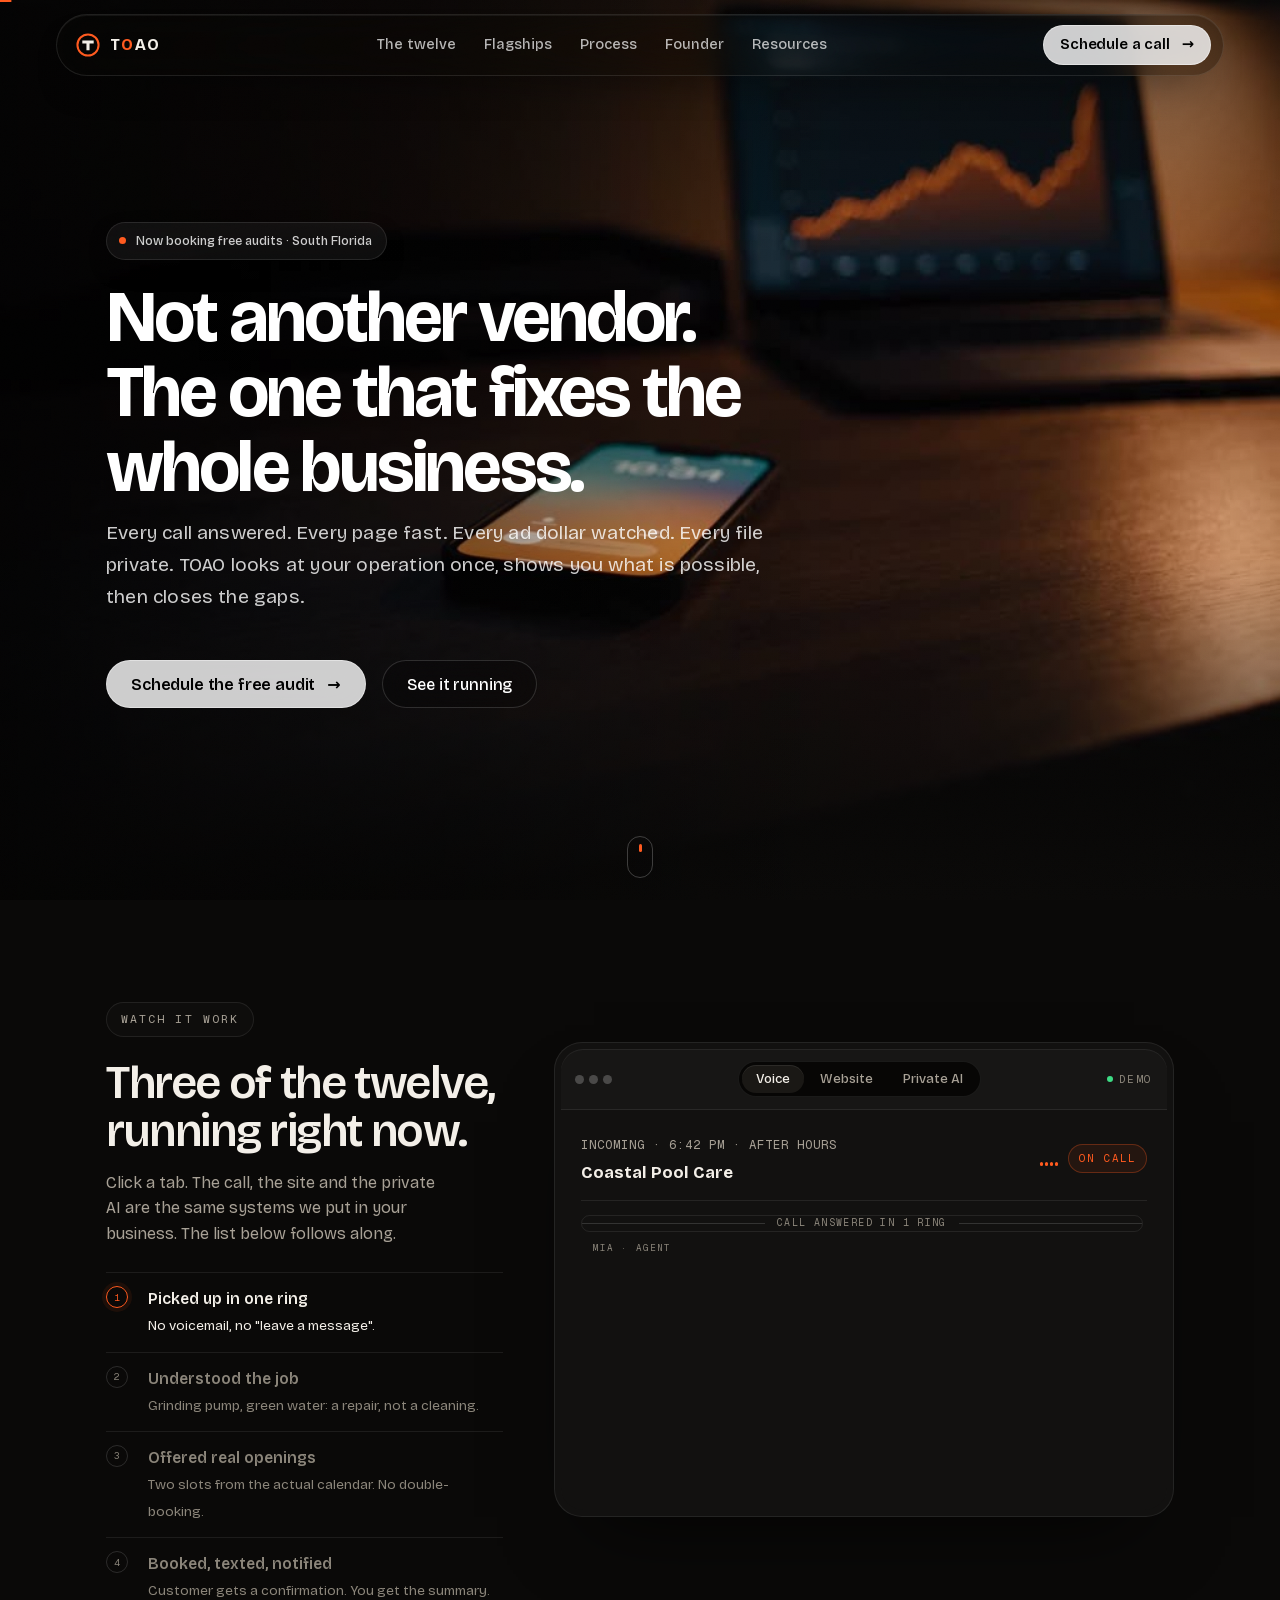
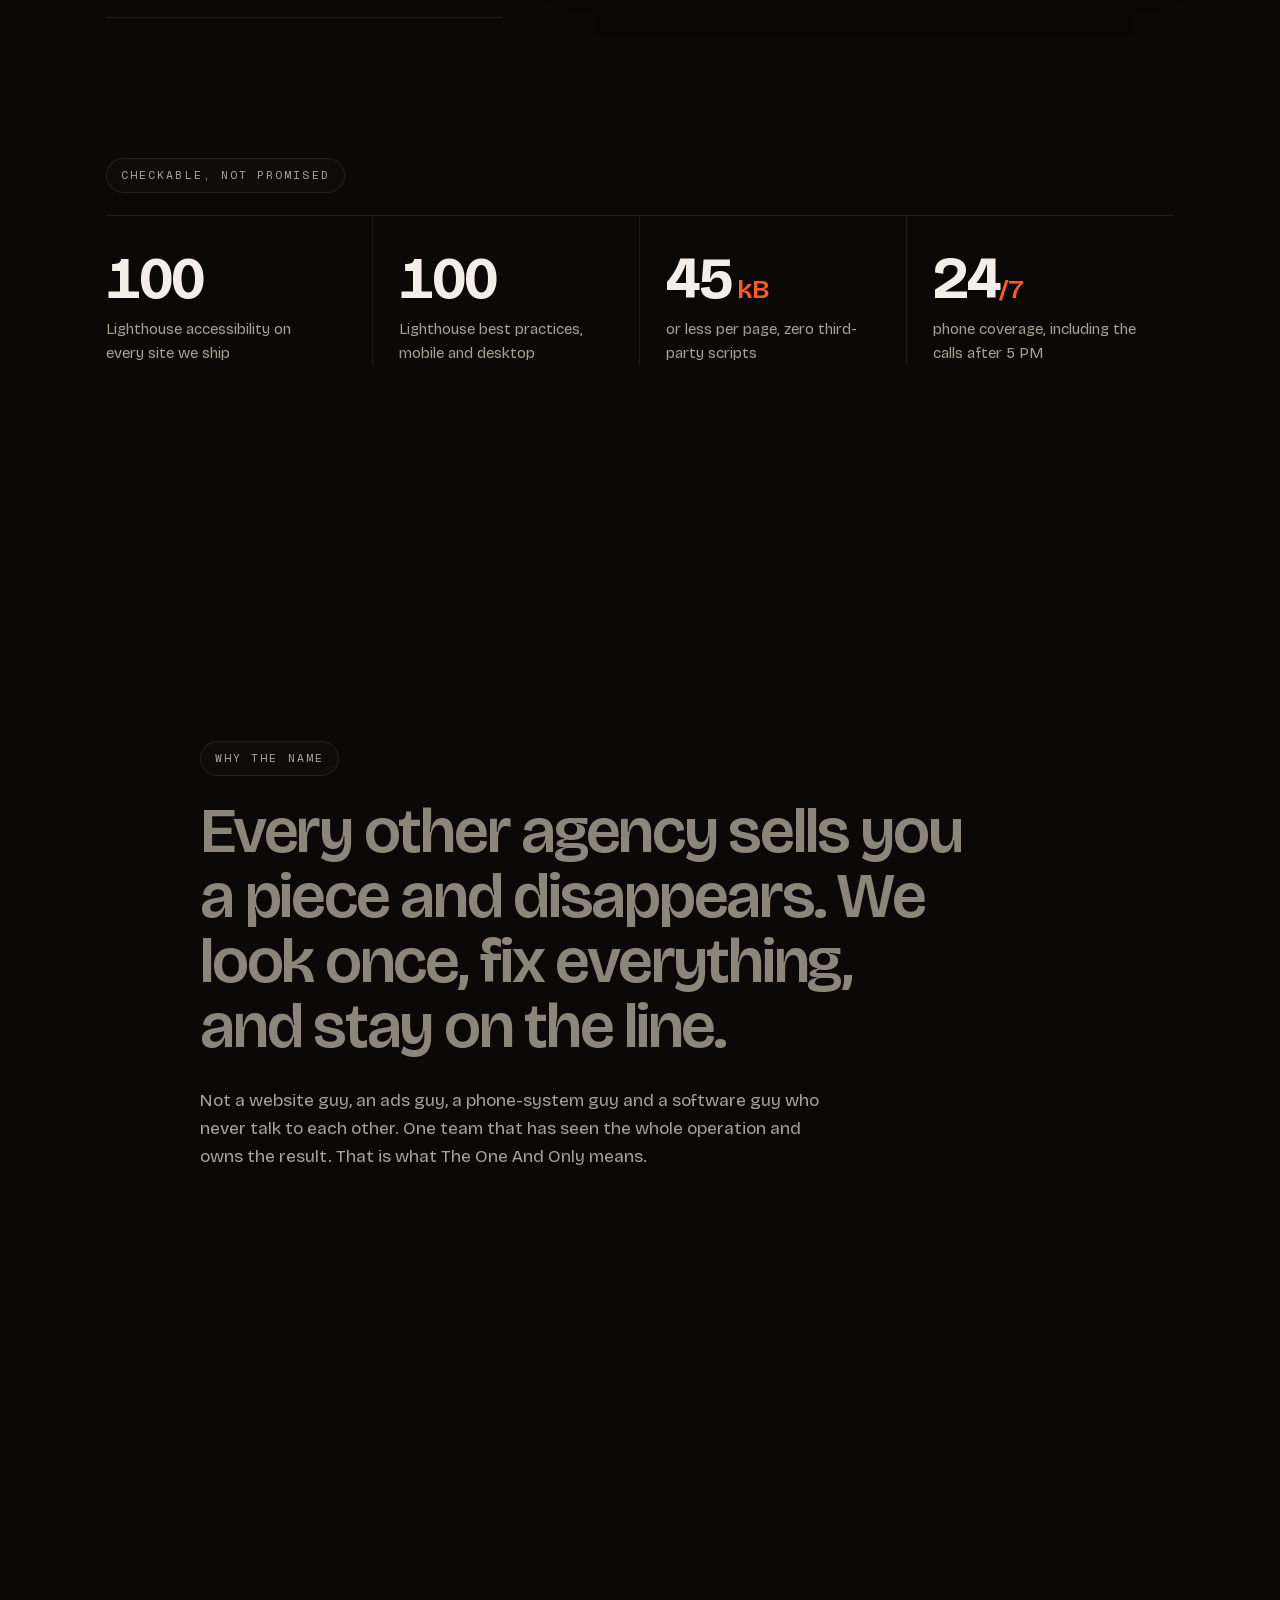
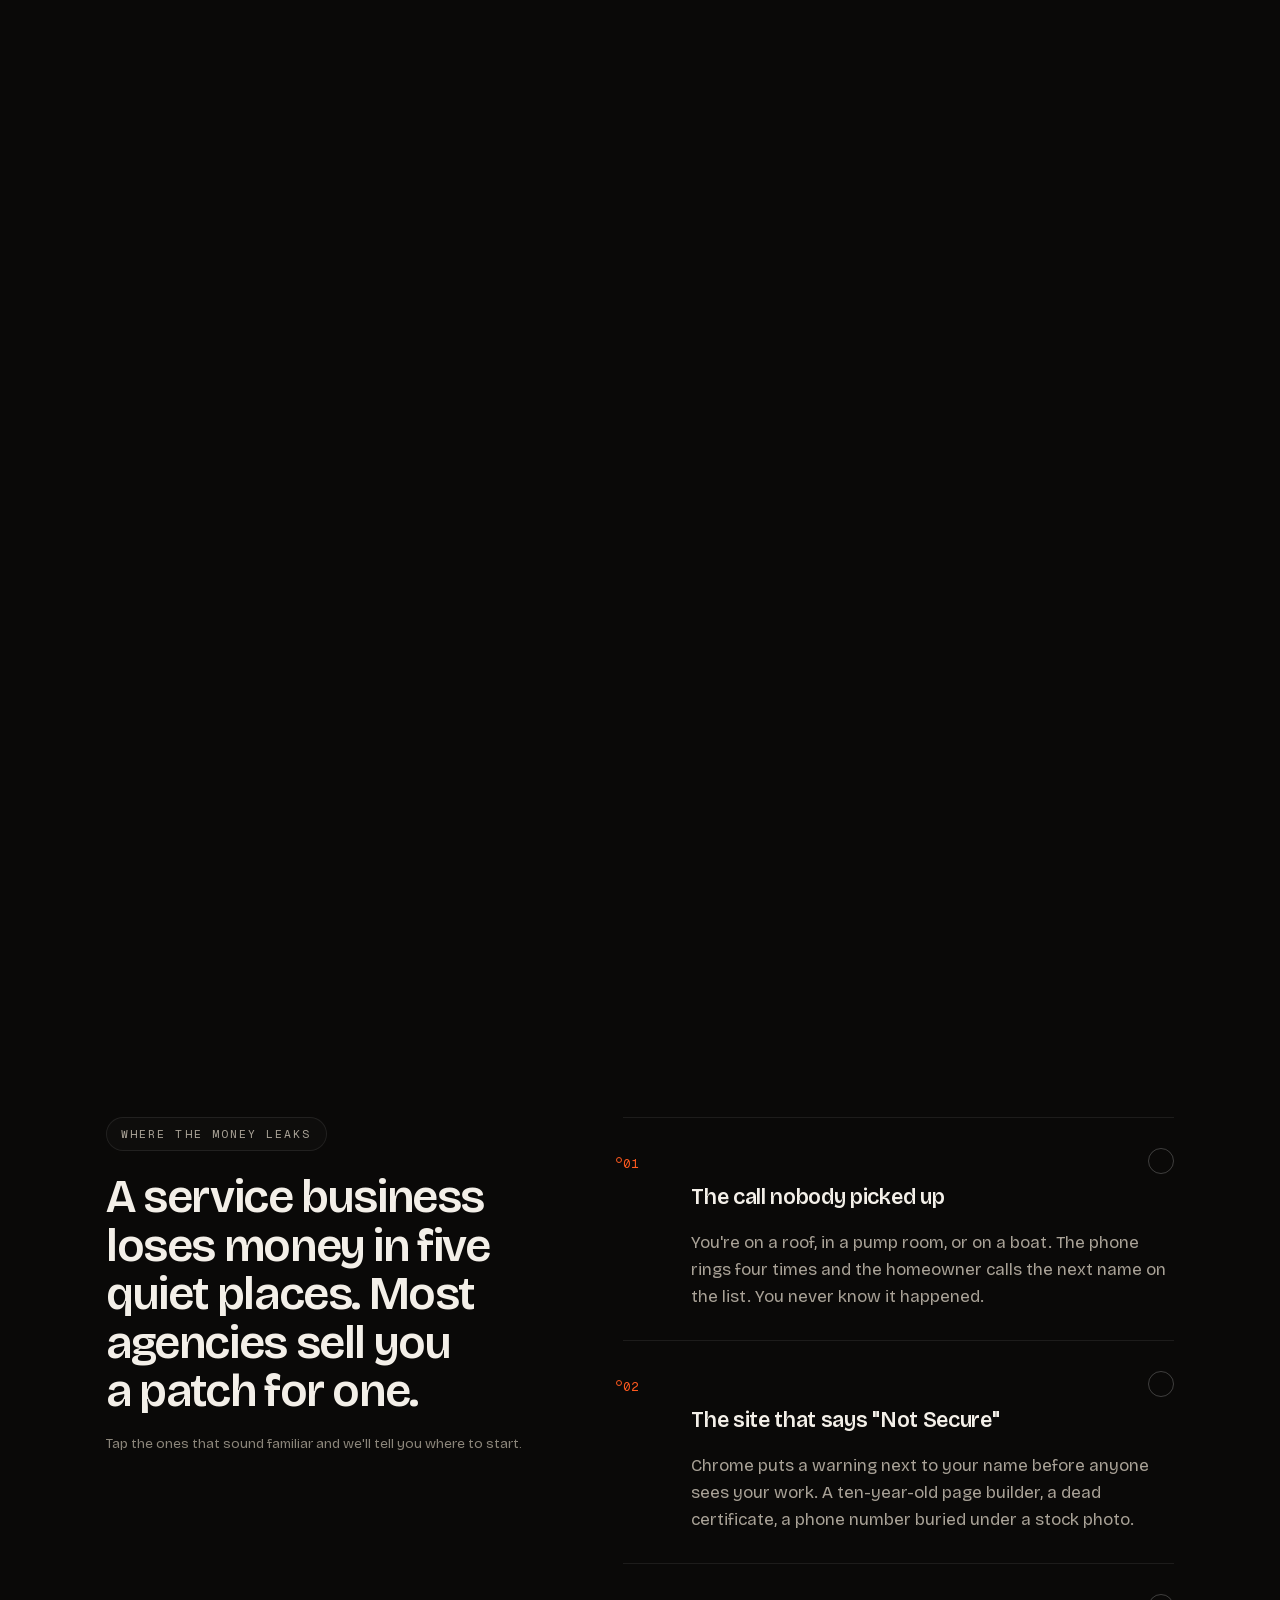
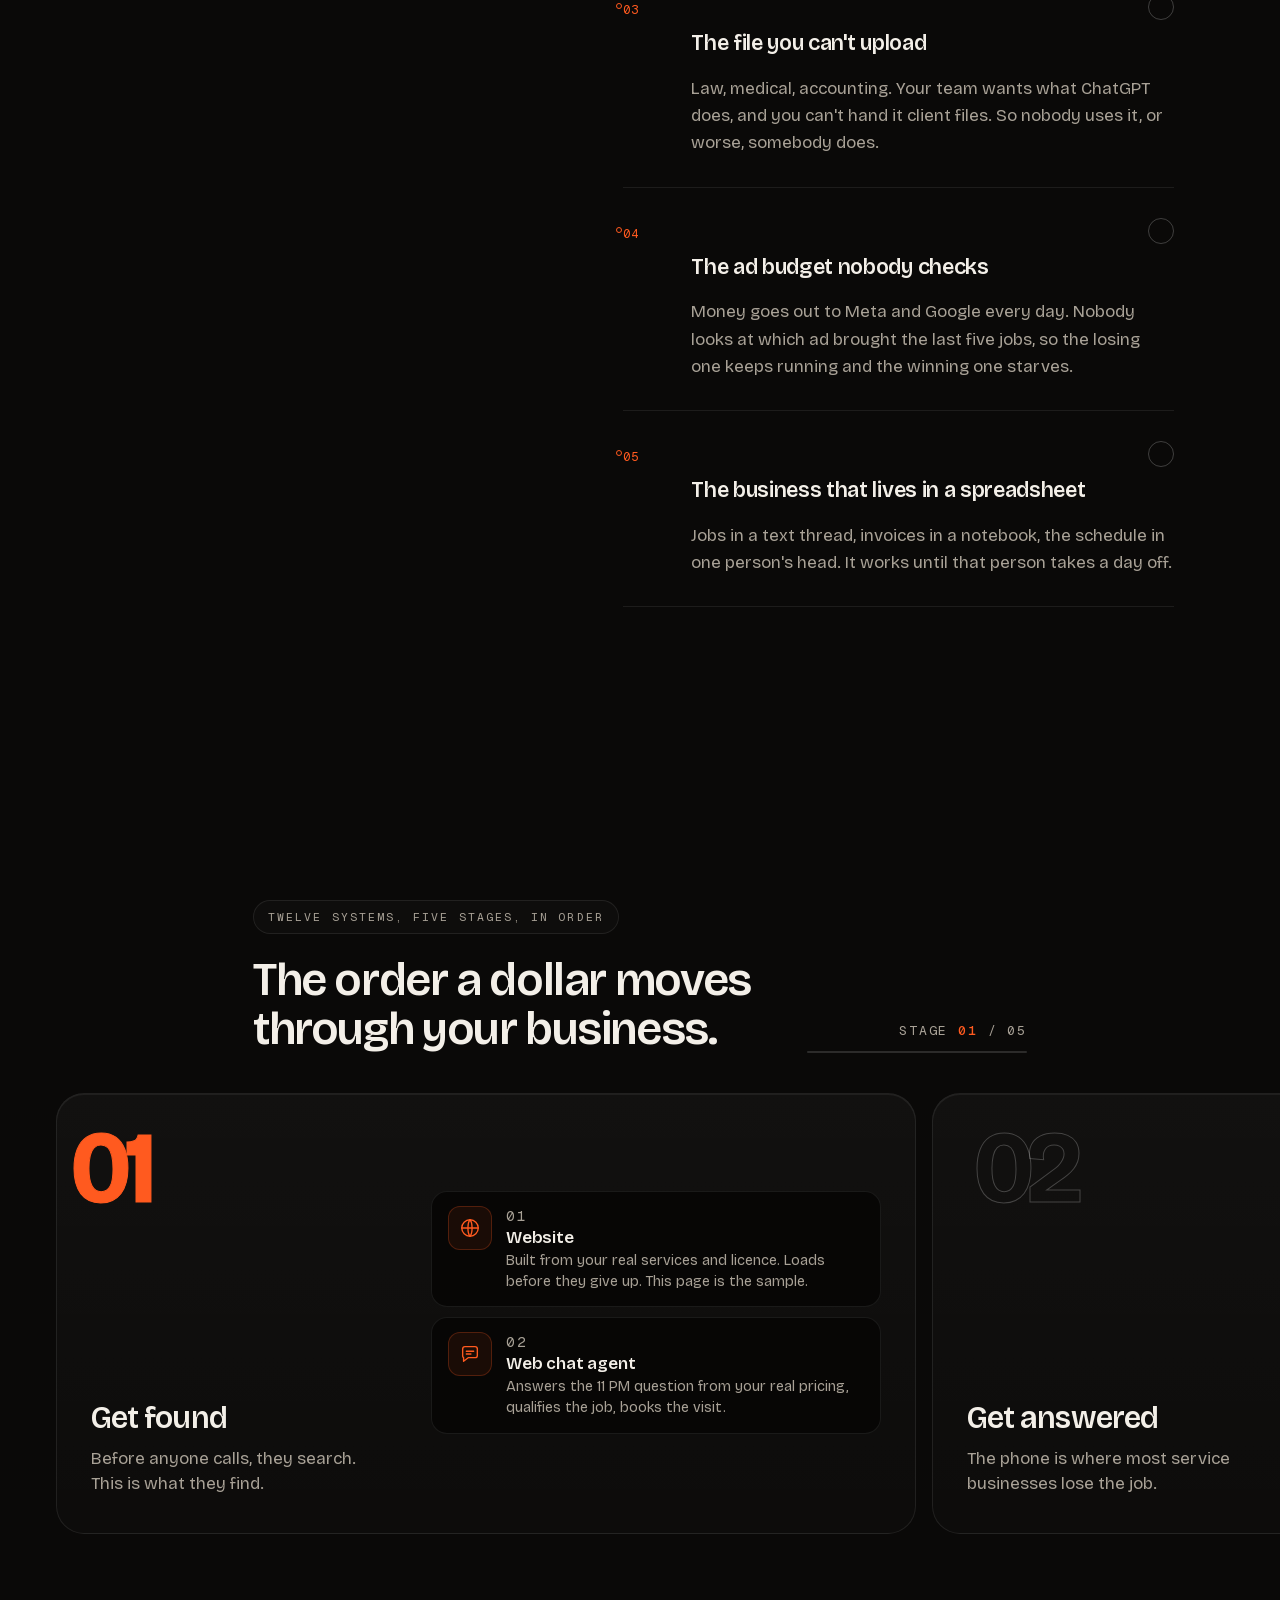
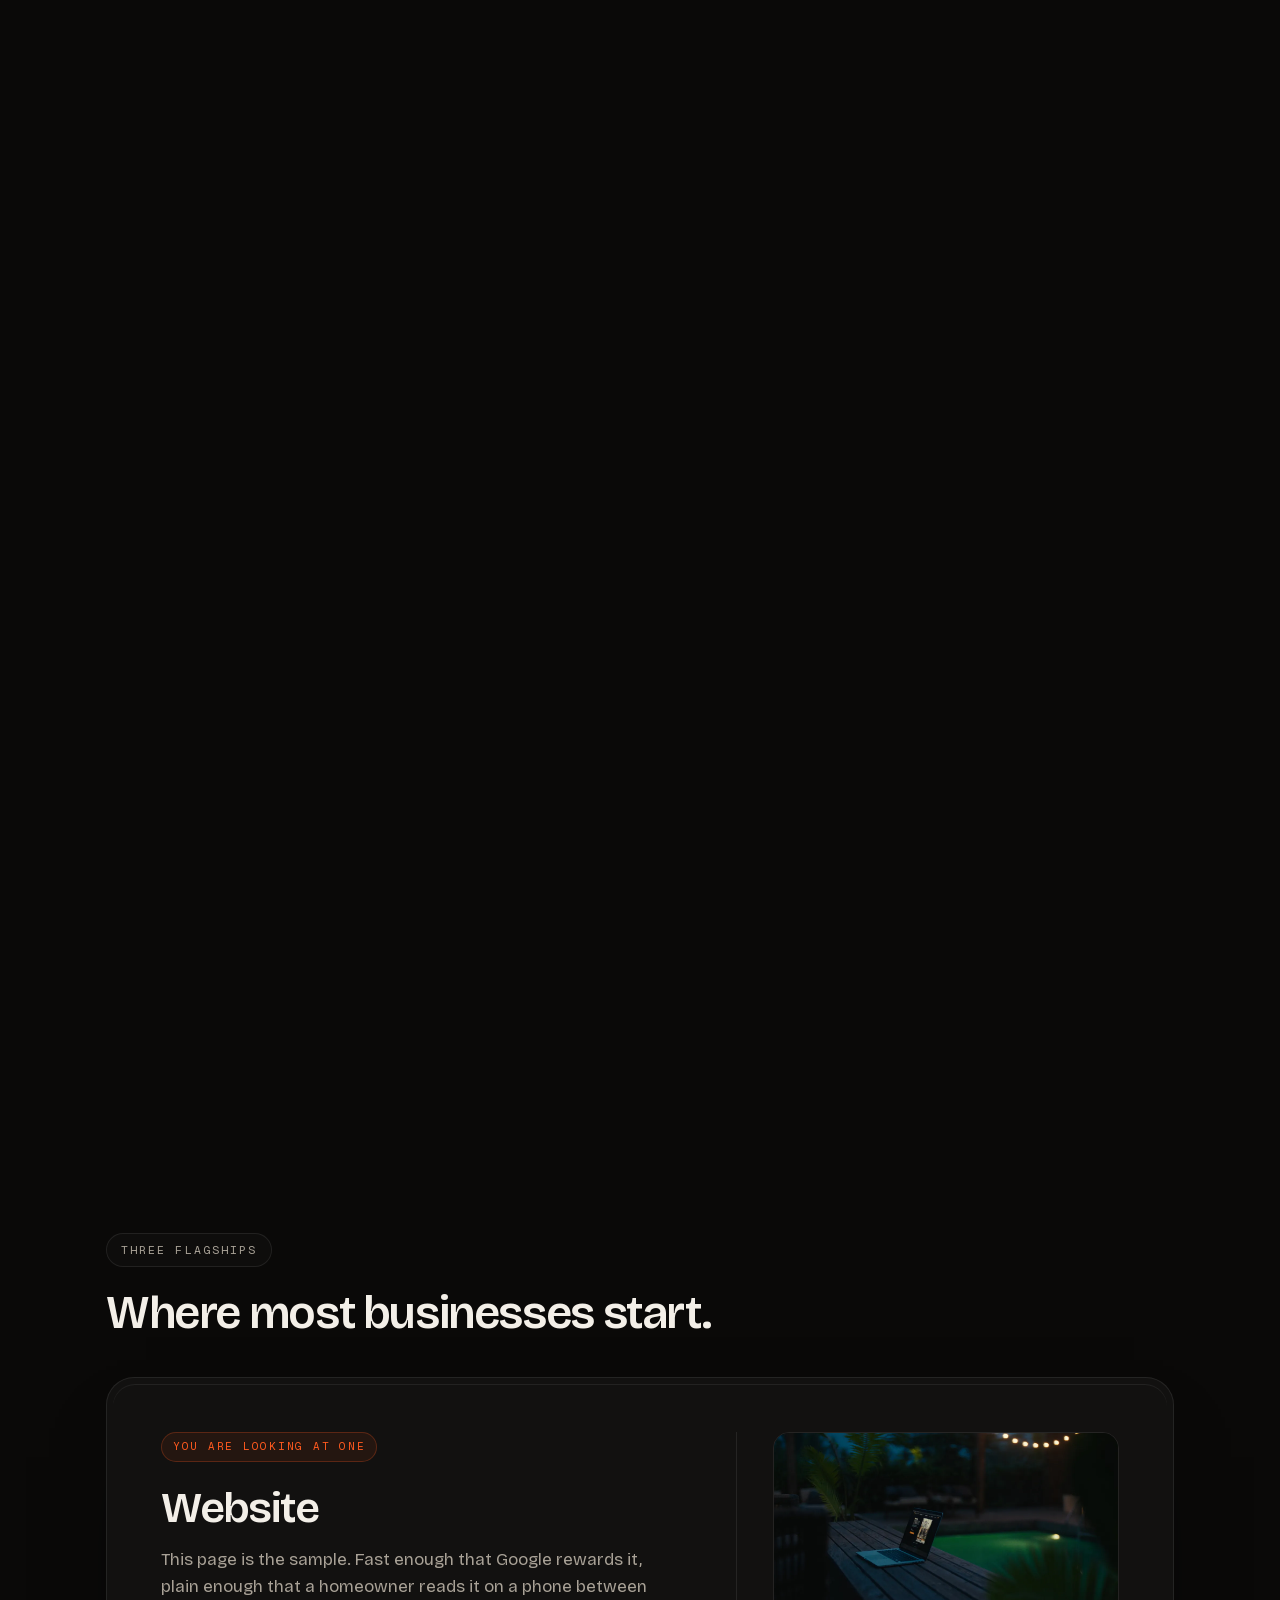
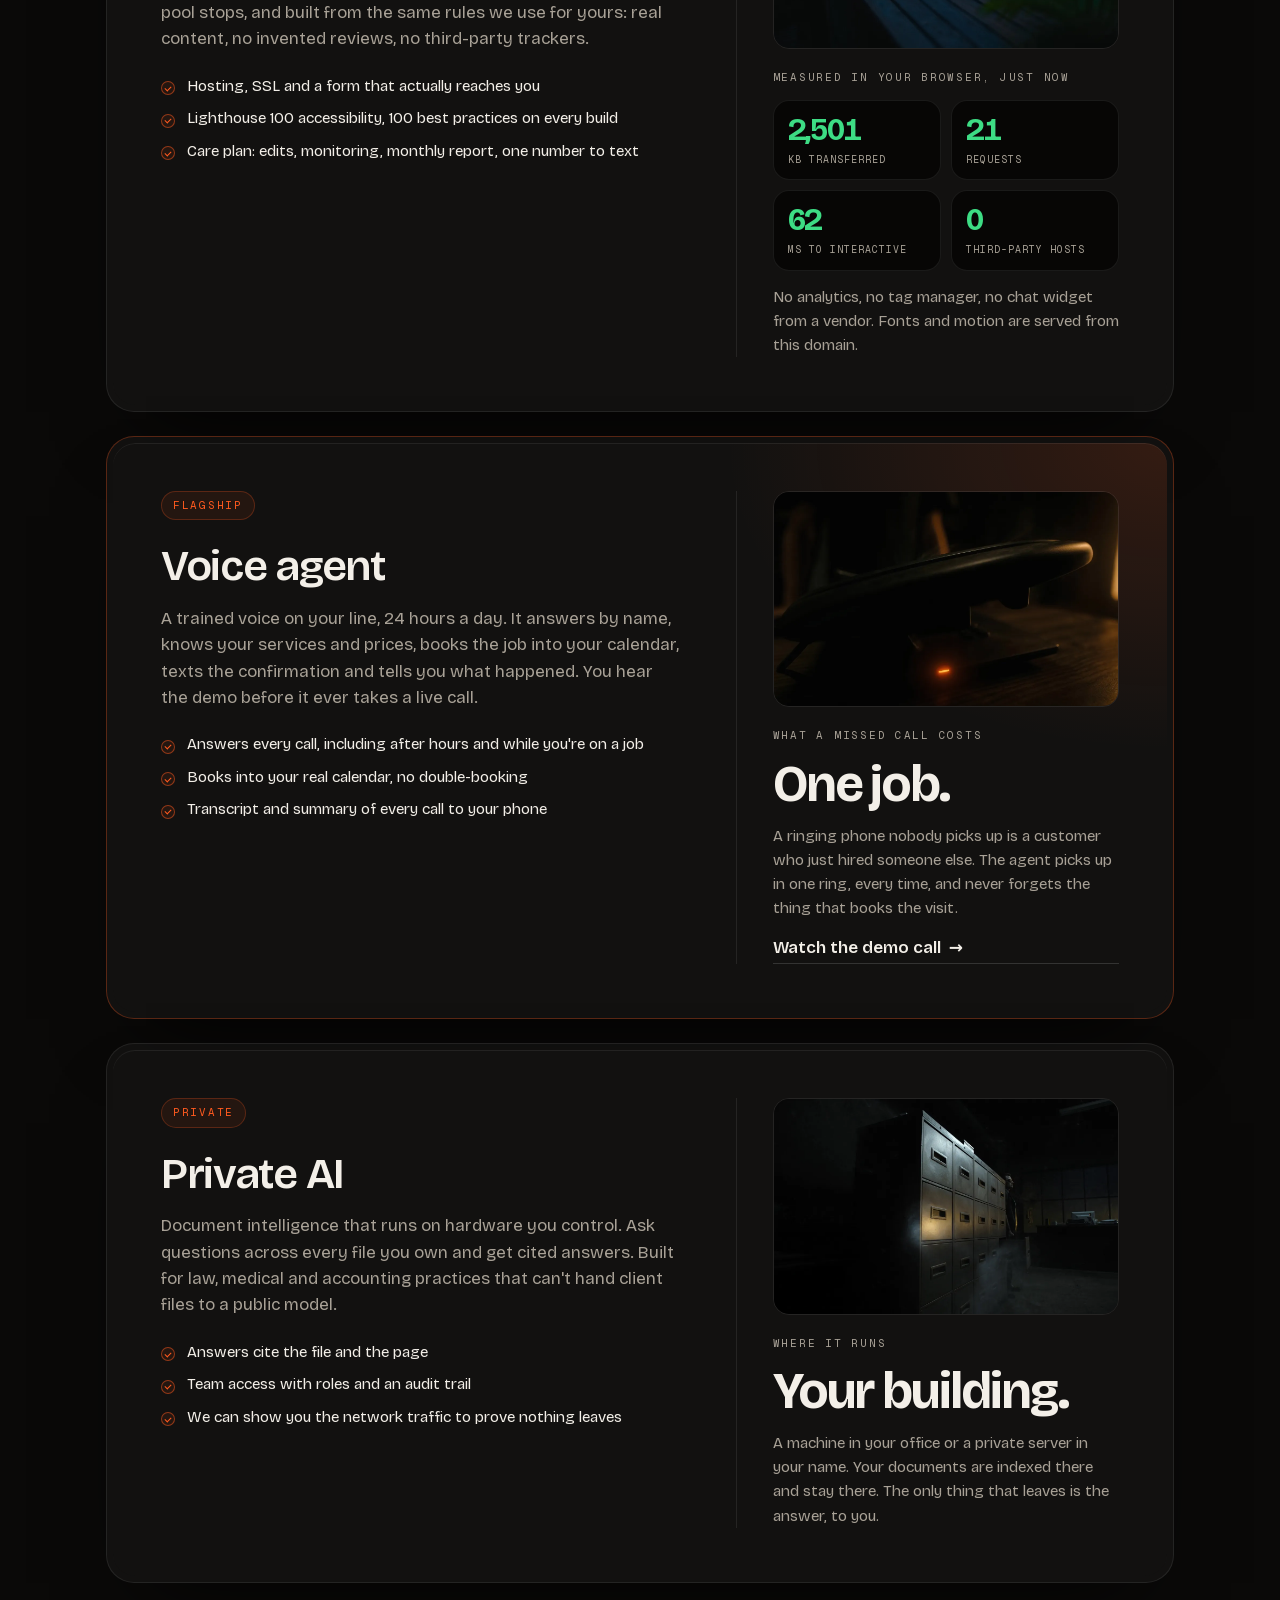
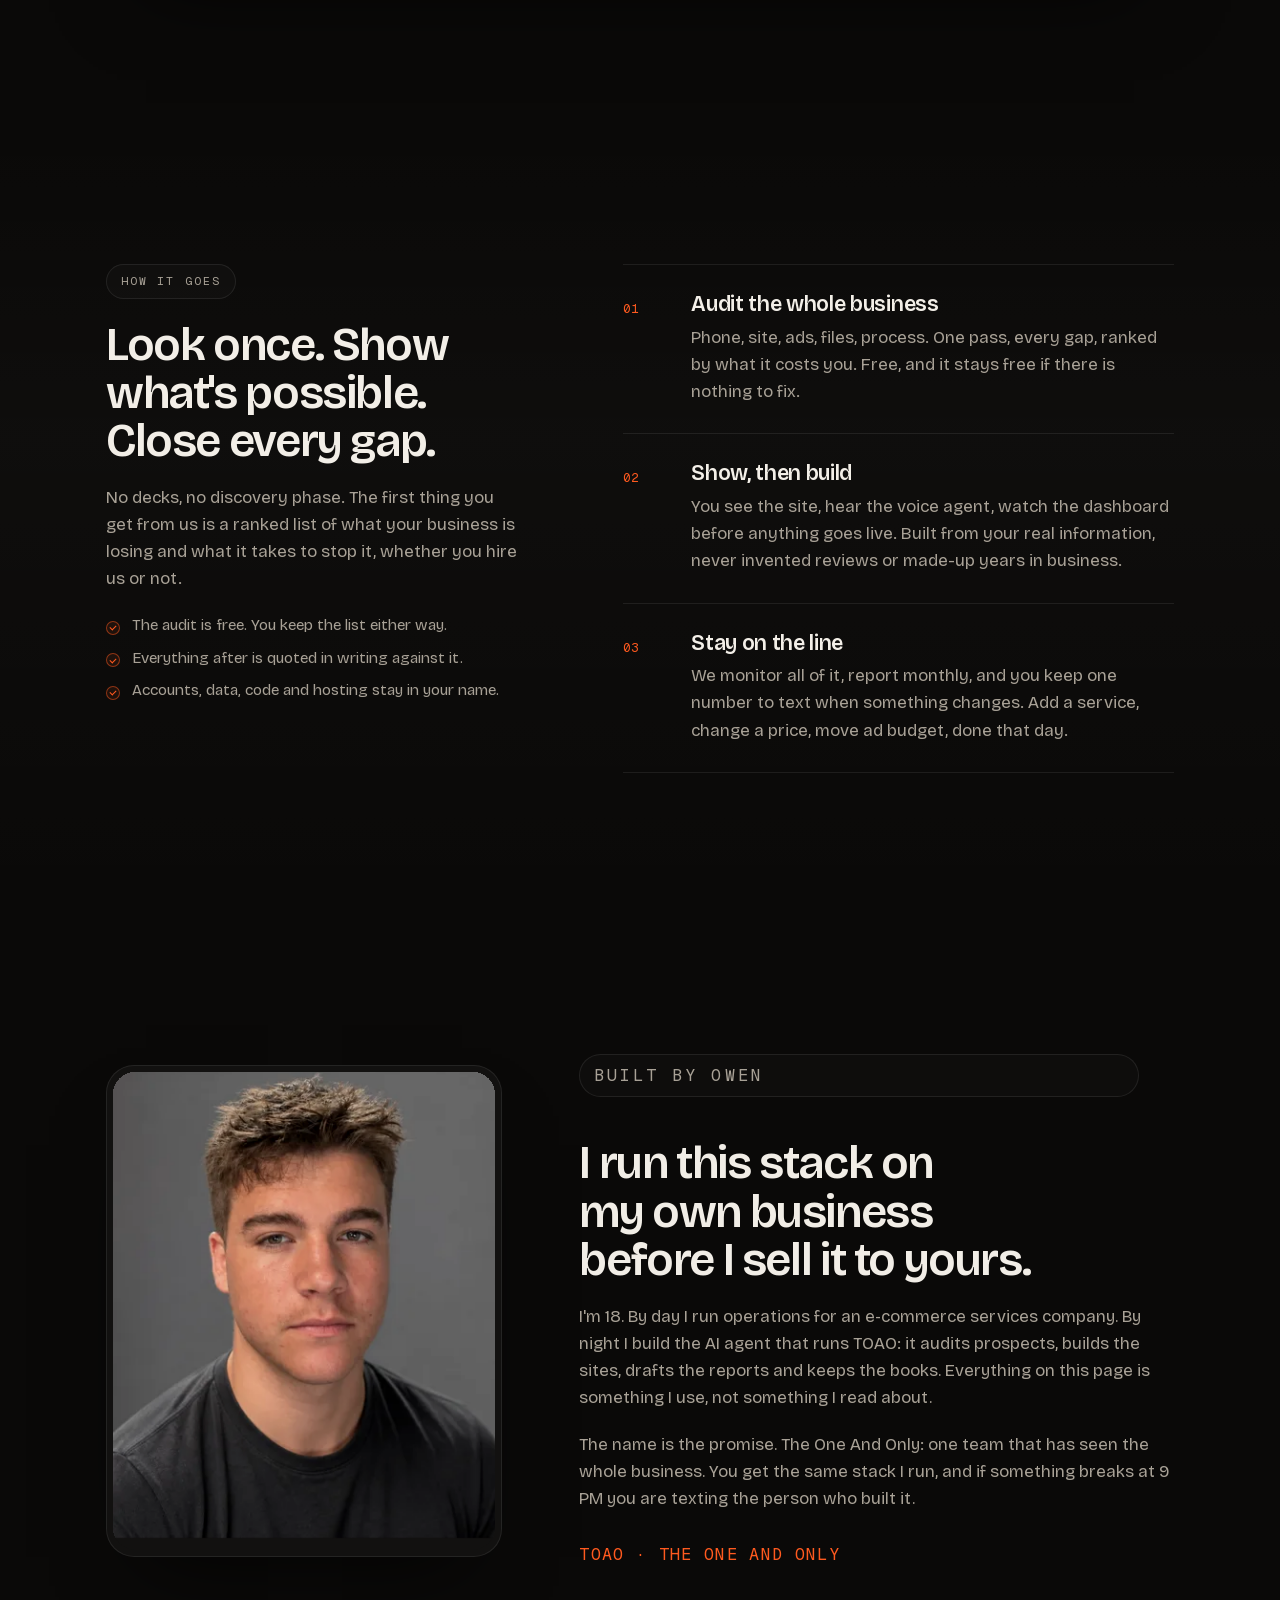
==== index.html @ ac7adb7c "TOAO agency site: hero, demo console, twelve systems, booking calendar, resources, policies" ====
<!doctype html>
<html lang="en">
<head>
<meta charset="utf-8">
<meta name="viewport" content="width=device-width, initial-scale=1">
<title>TOAO · The one team that fixes the whole business</title>
<meta name="description" content="TOAO audits a service business once, shows what is possible, then closes every gap: website, voice agent, ads, private AI, dashboards and twelve systems in between. South Florida.">
<meta property="og:title" content="TOAO · The one team that fixes the whole business">
<meta property="og:description" content="Not another vendor. One team, twelve systems, in the order a dollar moves through your business.">
<meta property="og:type" content="website">
<meta property="og:url" content="https://toao.app/">
<meta property="og:image" content="https://toao.app/assets/og.jpg">
<meta name="twitter:card" content="summary_large_image">
<meta name="theme-color" content="#0a0908">
<link rel="icon" href="data:image/svg+xml,%3Csvg xmlns='http://www.w3.org/2000/svg' viewBox='0 0 64 64'%3E%3Crect width='64' height='64' rx='16' fill='%230a0908'/%3E%3Ccircle cx='32' cy='32' r='21' fill='none' stroke='%23ff5a1f' stroke-width='4.5'/%3E%3Cpath d='M20 23h24v6.5H35.2V44h-6.4V29.5H20z' fill='%23f3efe8'/%3E%3C/svg%3E">
<link rel="preload" href="assets/bricolage-400-700.woff2" as="font" type="font/woff2" crossorigin>
<link rel="stylesheet" href="assets/fonts.css">
<link rel="stylesheet" href="styles.css">
<link rel="stylesheet" href="motion.css">
<link rel="stylesheet" href="book.css">
<link rel="stylesheet" href="page.css">
</head>
<body>
<a class="skip" href="#main">Skip to content</a>
<div class="grain" aria-hidden="true"></div>
<div class="progress" id="progress" aria-hidden="true"></div>
<header class="nav-wrap">
  <nav class="nav" aria-label="Primary">
    <a class="brand" href="#top" aria-label="TOAO home">
      <span class="brand-mark" aria-hidden="true"><svg viewBox="0 0 64 64" width="26" height="26" aria-hidden="true"><circle class="ring" cx="32" cy="32" r="26"/><path class="tee" d="M18 21h28v7.5H35.8V45h-7.6V28.5H18z"/></svg></span>
      <span class="brand-word">T<em>O</em>AO</span>
    </a>
    <div class="nav-links">
      <a href="#journey">The twelve</a>
      <a href="#flagships">Flagships</a>
      <a href="#process">Process</a>
      <a href="#founder">Founder</a>
      <a href="resources/index.html">Resources</a>
    </div>
    <a class="btn btn-sm btn-glass-light" href="#schedule">Schedule a call <span class="arrow" aria-hidden="true">→</span></a>
    <button class="burger" id="burger" aria-label="Open menu" aria-expanded="false" aria-controls="menu"><span></span><span></span></button>
  </nav>
</header>
<div class="menu" id="menu" hidden>
  <a href="#journey" style="--i:0">The twelve</a>
  <a href="#flagships" style="--i:1">Flagships</a>
  <a href="#process" style="--i:2">Process</a>
  <a href="#founder" style="--i:3">Founder</a>
  <a href="#schedule" style="--i:4">Schedule a call</a>
</div>
<main id="main">
<!-- HERO -->
<section class="hero" id="top">
  <video class="hero-bg" id="heroVideo" muted loop playsinline preload="none" poster="assets/hero-poster.jpg" data-src="assets/hero.mp4" data-src-mobile="assets/hero-mobile.mp4" aria-hidden="true"></video>
  <div class="hero-shade" aria-hidden="true"></div>
  <div class="wrap">
    <div class="hero-inner">
      <p class="pill"><span class="pulse" aria-hidden="true"></span>Now booking free audits · South Florida</p>
      <h1>Not another vendor.<br>The one that fixes the whole business.</h1>
      <p class="lede">Every call answered. Every page fast. Every ad dollar watched. Every file private. TOAO looks at your operation once, shows you what is possible, then closes the gaps.</p>
      <div class="cta-row">
        <a class="btn btn-glass-light" href="#schedule">Schedule the free audit <span class="arrow" aria-hidden="true">→</span></a>
        <a class="btn btn-glass-dark" href="#demo">See it running</a>
      </div>
    </div>
  </div>
  <a class="cue" href="#demo" aria-label="Scroll"><span></span></a>
</section>
<!-- DEMO -->
<section class="demo" id="demo">
  <div class="wrap">
    <div class="demo-grid">
    <div class="demo-copy">
      <p class="eyebrow reveal">Watch it work</p>
      <h2 class="reveal">Three of the twelve, running right now.</h2>
      <p class="muted reveal">Click a tab. The call, the site and the private AI are the same systems we put in your business. The list below follows along.</p>
      <ol class="demo-steps" id="demoSteps" aria-live="polite"></ol>
    </div>
    <div class="console bezel" id="console" aria-label="Live demo of the three flagship systems">
      <div class="bezel-in console-in">
        <div class="con-bar">
          <span class="con-dots" aria-hidden="true"><i></i><i></i><i></i></span>
          <div class="con-tabs" role="tablist" aria-label="Demo">
            <button role="tab" class="on" data-tab="voice" aria-selected="true">Voice</button>
            <button role="tab" data-tab="site" aria-selected="false">Website</button>
            <button role="tab" data-tab="ai" aria-selected="false">Private AI</button>
          </div>
          <span class="con-live"><i aria-hidden="true"></i>demo</span>
        </div>
        <div class="con-body">
          <section class="pane on" data-pane="voice" role="tabpanel">
            <div class="call-head">
              <div><span class="mono">Incoming · 6:42 PM · after hours</span><strong>Coastal Pool Care</strong></div>
              <span class="call-live"><i class="wave" id="wave" aria-hidden="true"><b></b><b></b><b></b><b></b></i><span class="chip chip-live" id="callState">ringing</span></span>
            </div>
            <ol class="transcript" id="transcript" aria-live="polite"></ol>
            <div class="call-foot" id="callFoot" hidden>
              <span class="chip chip-ok">Job booked · Thu 9:00</span>
              <span class="chip">Text sent</span>
              <span class="chip">Owner notified</span>
            </div>
          </section>
          <section class="pane" data-pane="site" role="tabpanel" hidden>
            <div class="browser">
              <div class="browser-bar"><span class="lock" aria-hidden="true"></span><span class="mono">coastal-pool-care.demo</span></div>
              <div class="browser-page">
                <div class="bp-nav"><b></b><i></i><i></i><i></i><u></u></div>
                <div class="bp-hero"><h4>Pool service in Boca, on schedule.</h4><p>Weekly cleaning, repairs and resurfacing. Licensed and insured.</p><span class="bp-cta">Get a quote</span></div>
                <div class="bp-tiles"><span></span><span></span><span></span></div>
              </div>
            </div>
            <ul class="scores" id="scores">
              <li><b data-count="100">0</b><span>Accessibility</span></li>
              <li><b data-count="100">0</b><span>Best practices</span></li>
              <li><b data-count="41" data-suffix=" kB">0</b><span>Page weight</span></li>
              <li><b data-count="0">0</b><span>Third-party scripts</span></li>
            </ul>
          </section>
          <section class="pane" data-pane="ai" role="tabpanel" hidden>
            <div class="ai-head"><span class="mono">Private AI · your documents</span><span class="chip">local model</span></div>
            <div class="ai-thread" aria-live="polite">
              <div class="ai-q"><span id="aiQ"></span></div>
              <div class="ai-a" id="aiA" hidden>
                <p>Three engagement letters expire before December:</p>
                <ul>
                  <li><span class="mono">engagements/2026/harbor-marine.pdf</span><em>Oct 31</em></li>
                  <li><span class="mono">engagements/2026/keller-family-trust.pdf</span><em>Nov 15</em></li>
                  <li><span class="mono">engagements/2026/palm-dental-group.pdf</span><em>Nov 30</em></li>
                </ul>
                <p class="ai-src">Cited from 3 files · 0 bytes left the building</p>
              </div>
            </div>
          </section>
        </div>
      </div>
    </div>
    </div>
  </div>
</section>
<!-- PROOF -->
<section class="proof">
  <div class="wrap">
    <p class="eyebrow reveal">Checkable, not promised</p>
    <ul class="proof-grid">
      <li class="reveal"><b class="num" data-count="100">0</b><span>Lighthouse accessibility on every site we ship</span></li>
      <li class="reveal"><b class="num" data-count="100">0</b><span>Lighthouse best practices, mobile and desktop</span></li>
      <li class="reveal"><b class="num"><span data-count="45">0</span><small> kB</small></b><span>or less per page, zero third-party scripts</span></li>
      <li class="reveal"><b class="num">24<small>/7</small></b><span>phone coverage, including the calls after 5 PM</span></li>
    </ul>
  </div>
</section>
<!-- STATEMENT (scroll-scrubbed) -->
<section class="statement" id="why">
  <div class="statement-pin">
    <div class="wrap">
      <p class="eyebrow">Why the name</p>
      <h2 class="statement-h" id="statementText">Every other agency sells you a piece and disappears. We look once, fix everything, and stay on the line.</h2>
      <p class="statement-p">Not a website guy, an ads guy, a phone-system guy and a software guy who never talk to each other. One team that has seen the whole operation and owns the result. That is what The One And Only means.</p>
    </div>
  </div>
</section>
<!-- LEAKS -->
<section class="problem" id="leaks-section">
  <div class="wrap">
    <div class="split">
      <div class="split-l sticky-l">
        <p class="eyebrow reveal">Where the money leaks</p>
        <h2 class="reveal">A service business loses money in five quiet places. Most agencies sell you a patch for one.</h2>
        <p class="leak-hint reveal">Tap the ones that sound familiar and we'll tell you where to start.</p>
        <div class="finder" id="finder" hidden>
          <span class="mono">Where we'd start</span>
          <b id="finderStage"></b>
          <p id="finderWhy"></p>
          <div class="row"><a class="btn btn-sm" href="#journey">See the stage <span class="btn-ic" aria-hidden="true">↓</span></a><a class="btn btn-sm btn-ghost" href="#schedule">Schedule the audit</a></div>
        </div>
      </div>
      <div class="split-r leaks" id="leaks">
        <i class="leak-line" aria-hidden="true"></i>
        <div class="leak reveal"><span class="mono">01</span><h3>The call nobody picked up</h3><p>You're on a roof, in a pump room, or on a boat. The phone rings four times and the homeowner calls the next name on the list. You never know it happened.</p></div>
        <div class="leak reveal"><span class="mono">02</span><h3>The site that says "Not Secure"</h3><p>Chrome puts a warning next to your name before anyone sees your work. A ten-year-old page builder, a dead certificate, a phone number buried under a stock photo.</p></div>
        <div class="leak reveal"><span class="mono">03</span><h3>The file you can't upload</h3><p>Law, medical, accounting. Your team wants what ChatGPT does, and you can't hand it client files. So nobody uses it, or worse, somebody does.</p></div>
        <div class="leak reveal"><span class="mono">04</span><h3>The ad budget nobody checks</h3><p>Money goes out to Meta and Google every day. Nobody looks at which ad brought the last five jobs, so the losing one keeps running and the winning one starves.</p></div>
        <div class="leak reveal"><span class="mono">05</span><h3>The business that lives in a spreadsheet</h3><p>Jobs in a text thread, invoices in a notebook, the schedule in one person's head. It works until that person takes a day off.</p></div>
      </div>
    </div>
  </div>
</section>
<!-- JOURNEY (pinned horizontal) -->
<section class="journey" id="journey">
  <div class="journey-pin">
    <div class="wrap journey-head">
      <div>
        <p class="eyebrow">Twelve systems, five stages, in order</p>
        <h2>The order a dollar moves through your business.</h2>
      </div>
      <div class="journey-meter">
        <span class="mono">Stage <b id="jIndex">01</b> / 05</span>
        <i class="journey-bar"><b id="jBar"></b></i>
      </div>
    </div>
    <div class="journey-track" id="jTrack">
      <article class="stage">
        <div class="stage-l"><span class="stage-n">01</span><h3>Get found</h3><p>Before anyone calls, they search. This is what they find.</p></div>
        <div class="stage-r">
        <div class="sys"><span class="sys-ic"><svg class="glyph" viewBox="0 0 24 24" aria-hidden="true"><circle cx="12" cy="12" r="9"/><path d="M3 12h18M12 3c3 3.5 3 14.5 0 18M12 3c-3 3.5-3 14.5 0 18"/></svg></span><div><p class="mono sys-n">01</p><h4>Website</h4><p>Built from your real services and licence. Loads before they give up. This page is the sample.</p></div></div>
        <div class="sys"><span class="sys-ic"><svg class="glyph" viewBox="0 0 24 24" aria-hidden="true"><path d="M4 6.5A2.5 2.5 0 0 1 6.5 4h11A2.5 2.5 0 0 1 20 6.5v7a2.5 2.5 0 0 1-2.5 2.5H10l-5 4v-4A2.5 2.5 0 0 1 4 13.5z"/><path d="M8 9h8M8 12h5"/></svg></span><div><p class="mono sys-n">02</p><h4>Web chat agent</h4><p>Answers the 11 PM question from your real pricing, qualifies the job, books the visit.</p></div></div>
        </div>
      </article>
      <article class="stage">
        <div class="stage-l"><span class="stage-n">02</span><h3>Get answered</h3><p>The phone is where most service businesses lose the job.</p></div>
        <div class="stage-r">
        <div class="sys"><span class="sys-ic"><svg class="glyph" viewBox="0 0 24 24" aria-hidden="true"><path d="M6.5 3h3l1.5 4-2 1.5a12 12 0 0 0 6.5 6.5L17 13l4 1.5v3a2 2 0 0 1-2 2A16 16 0 0 1 4.5 5a2 2 0 0 1 2-2z"/></svg></span><div><p class="mono sys-n">03</p><h4>Voice agent</h4><p>A trained voice on your line, 24 hours a day. Answers by name, books, texts, reports.</p></div></div>
        <div class="sys"><span class="sys-ic"><svg class="glyph" viewBox="0 0 24 24" aria-hidden="true"><path d="M4 5.5A1.5 1.5 0 0 1 5.5 4h13A1.5 1.5 0 0 1 20 5.5v9a1.5 1.5 0 0 1-1.5 1.5H9l-4 3.5V16"/><path d="M8 8.5h8M8 11.5h4"/><path d="M16 19l2 2 3-4"/></svg></span><div><p class="mono sys-n">04</p><h4>Missed-call text-back</h4><p>If a call ever slips, a text goes out in seconds and the conversation keeps going.</p></div></div>
        </div>
      </article>
      <article class="stage">
        <div class="stage-l"><span class="stage-n">03</span><h3>Get booked and priced</h3><p>From first contact to a job on the calendar with a number on it.</p></div>
        <div class="stage-r">
        <div class="sys"><span class="sys-ic"><svg class="glyph" viewBox="0 0 24 24" aria-hidden="true"><rect x="3.5" y="5" width="17" height="15.5" rx="2.5"/><path d="M3.5 9.5h17M8 3v4M16 3v4"/><path d="M9 14l2 2 4-4"/></svg></span><div><p class="mono sys-n">05</p><h4>Scheduling</h4><p>Jobs land on the calendar without phone tag. Reminders, reschedules, the day's route.</p></div></div>
        <div class="sys"><span class="sys-ic"><svg class="glyph" viewBox="0 0 24 24" aria-hidden="true"><path d="M6 3.5h9l4 4v13H6z"/><path d="M15 3.5v4h4"/><path d="M9 11h6M9 14h6M9 17h3"/></svg></span><div><p class="mono sys-n">06</p><h4>Quotes and estimates</h4><p>Photos and a few answers in, a priced estimate out, approved from their phone.</p></div></div>
        </div>
      </article>
      <article class="stage">
        <div class="stage-l"><span class="stage-n">04</span><h3>Grow and get paid</h3><p>More of the right jobs, and the money actually arrives.</p></div>
        <div class="stage-r">
        <div class="sys"><span class="sys-ic"><svg class="glyph" viewBox="0 0 24 24" aria-hidden="true"><path d="M4 10v4a1 1 0 0 0 1 1h2l6 4V5L7 9H5a1 1 0 0 0-1 1z"/><path d="M16 9a4 4 0 0 1 0 6M18.5 6.5a8 8 0 0 1 0 11"/></svg></span><div><p class="mono sys-n">07</p><h4>AI paid ads</h4><p>Meta and Google watched daily. Budget moves to what books jobs. You own the accounts.</p></div></div>
        <div class="sys"><span class="sys-ic"><svg class="glyph" viewBox="0 0 24 24" aria-hidden="true"><path d="M12 3.5l2.6 5.4 5.9.8-4.3 4.1 1.1 5.9L12 16.9l-5.3 2.8 1.1-5.9-4.3-4.1 5.9-.8z"/></svg></span><div><p class="mono sys-n">08</p><h4>Reviews and reputation</h4><p>Every finished job asks for the review. Every review gets an answer in your voice.</p></div></div>
        <div class="sys"><span class="sys-ic"><svg class="glyph" viewBox="0 0 24 24" aria-hidden="true"><path d="M6 3.5h12v17l-2-1.5-2 1.5-2-1.5-2 1.5-2-1.5-2 1.5z"/><path d="M9 8h6M9 11.5h6M9 15h3"/></svg></span><div><p class="mono sys-n">09</p><h4>Invoicing and collections</h4><p>Invoice out when the job closes, chased politely until paid.</p></div></div>
        </div>
      </article>
      <article class="stage">
        <div class="stage-l"><span class="stage-n">05</span><h3>Know and own it</h3><p>The whole operation on one screen, and everything in your name.</p></div>
        <div class="stage-r">
        <div class="sys"><span class="sys-ic"><svg class="glyph" viewBox="0 0 24 24" aria-hidden="true"><rect x="5" y="10.5" width="14" height="10" rx="2.5"/><path d="M8 10.5V7.5a4 4 0 0 1 8 0v3M12 14.5v2.5"/></svg></span><div><p class="mono sys-n">10</p><h4>Private AI</h4><p>Ask anything across every file you own, cited. Runs on hardware you control.</p></div></div>
        <div class="sys"><span class="sys-ic"><svg class="glyph" viewBox="0 0 24 24" aria-hidden="true"><path d="M4 20h16"/><rect x="6" y="11" width="3" height="7" rx=".8"/><rect x="11" y="7" width="3" height="11" rx=".8"/><rect x="16" y="4" width="3" height="14" rx=".8"/></svg></span><div><p class="mono sys-n">11</p><h4>Dashboards</h4><p>Calls, jobs, ad spend, invoices and cash on one screen, live.</p></div></div>
        <div class="sys"><span class="sys-ic"><svg class="glyph" viewBox="0 0 24 24" aria-hidden="true"><path d="M8.5 7L4 12l4.5 5M15.5 7L20 12l-4.5 5M13.5 5l-3 14"/></svg></span><div><p class="mono sys-n">12</p><h4>Custom software</h4><p>The portal, the calculator, the integration. Scoped in writing, built in your name.</p></div></div>
        </div>
      </article>
      <article class="stage stage-end">
        <div class="stage-l"><p class="stop-k mono">And then</p><h3>We stay on the line.</h3><p>Take one system or all twelve. The audit tells you which gap is bleeding first.</p><a class="btn" href="#schedule">Schedule the audit <span class="btn-ic" aria-hidden="true">↗</span></a></div>
      </article>
    </div>
  </div>
</section>
<!-- FLAGSHIPS (stacking) -->
<section class="flagships" id="flagships">
  <div class="wrap">
    <p class="eyebrow reveal">Three flagships</p>
    <h2 class="reveal">Where most businesses start.</h2>
  </div>
  <div class="wrap stack">
    <article class="bezel stack-card"><div class="bezel-in">
      <div class="stack-copy">
        <span class="tag">You are looking at one</span>
        <h3>Website</h3>
        <p class="card-lede">This page is the sample. Fast enough that Google rewards it, plain enough that a homeowner reads it on a phone between pool stops, and built from the same rules we use for yours: real content, no invented reviews, no third-party trackers.</p>
        <ul class="checks">
          <li>Hosting, SSL and a form that actually reaches you</li>
          <li>Lighthouse 100 accessibility, 100 best practices on every build</li>
          <li>Care plan: edits, monitoring, monthly report, one number to text</li>
        </ul>
      </div>
      <div class="stack-side">
        <img class="side-art" src="assets/flag-site.webp" alt="" loading="lazy" width="1280" height="800">
        <p class="mono side-k">Measured in your browser, just now</p>
        <ul class="live" id="live">
          <li><b id="stKb">…</b><span>kB transferred</span></li>
          <li><b id="stReq">…</b><span>requests</span></li>
          <li><b id="stMs">…</b><span>ms to interactive</span></li>
          <li><b id="stHosts">…</b><span>third-party hosts</span></li>
        </ul>
        <p class="side-note">No analytics, no tag manager, no chat widget from a vendor. Fonts and motion are served from this domain.</p>
      </div>
    </div></article>
    <article class="bezel stack-card stack-hi"><div class="bezel-in">
      <div class="stack-copy">
        <span class="tag">Flagship</span>
        <h3>Voice agent</h3>
        <p class="card-lede">A trained voice on your line, 24 hours a day. It answers by name, knows your services and prices, books the job into your calendar, texts the confirmation and tells you what happened. You hear the demo before it ever takes a live call.</p>
        <ul class="checks">
          <li>Answers every call, including after hours and while you're on a job</li>
          <li>Books into your real calendar, no double-booking</li>
          <li>Transcript and summary of every call to your phone</li>
        </ul>
      </div>
      <div class="stack-side">
        <img class="side-art" src="assets/flag-voice.webp" alt="" loading="lazy" width="1280" height="800">
        <p class="mono side-k">What a missed call costs</p>
        <p class="side-big">One job.</p>
        <p class="side-note">A ringing phone nobody picks up is a customer who just hired someone else. The agent picks up in one ring, every time, and never forgets the thing that books the visit.</p>
        <a class="link" href="#demo">Watch the demo call <span aria-hidden="true">→</span></a>
      </div>
    </div></article>
    <article class="bezel stack-card"><div class="bezel-in">
      <div class="stack-copy">
        <span class="tag">Private</span>
        <h3>Private AI</h3>
        <p class="card-lede">Document intelligence that runs on hardware you control. Ask questions across every file you own and get cited answers. Built for law, medical and accounting practices that can't hand client files to a public model.</p>
        <ul class="checks">
          <li>Answers cite the file and the page</li>
          <li>Team access with roles and an audit trail</li>
          <li>We can show you the network traffic to prove nothing leaves</li>
        </ul>
      </div>
      <div class="stack-side">
        <img class="side-art" src="assets/flag-ai.webp" alt="" loading="lazy" width="1280" height="800">
        <p class="mono side-k">Where it runs</p>
        <p class="side-big">Your building.</p>
        <p class="side-note">A machine in your office or a private server in your name. Your documents are indexed there and stay there. The only thing that leaves is the answer, to you.</p>
      </div>
    </div></article>
  </div>
</section>
<!-- PROCESS -->
<section class="process" id="process">
  <div class="wrap">
    <div class="split">
      <div class="split-l sticky-l">
        <p class="eyebrow reveal">How it goes</p>
        <h2 class="reveal">Look once. Show what's possible. Close every gap.</h2>
        <p class="reveal muted">No decks, no discovery phase. The first thing you get from us is a ranked list of what your business is losing and what it takes to stop it, whether you hire us or not.</p>
        <ul class="checks terms-mini reveal">
          <li>The audit is free. You keep the list either way.</li>
          <li>Everything after is quoted in writing against it.</li>
          <li>Accounts, data, code and hosting stay in your name.</li>
        </ul>
      </div>
      <ol class="steps split-r">
        <li class="reveal"><span class="mono">01</span><div><h3>Audit the whole business</h3><p>Phone, site, ads, files, process. One pass, every gap, ranked by what it costs you. Free, and it stays free if there is nothing to fix.</p></div></li>
        <li class="reveal"><span class="mono">02</span><div><h3>Show, then build</h3><p>You see the site, hear the voice agent, watch the dashboard before anything goes live. Built from your real information, never invented reviews or made-up years in business.</p></div></li>
        <li class="reveal"><span class="mono">03</span><div><h3>Stay on the line</h3><p>We monitor all of it, report monthly, and you keep one number to text when something changes. Add a service, change a price, move ad budget, done that day.</p></div></li>
      </ol>
    </div>
  </div>
</section>
<!-- FOUNDER -->
<section class="founder" id="founder">
  <div class="wrap split">
    <div class="bezel portrait reveal"><div class="bezel-in">
      <img id="portrait" src="assets/owen.webp" srcset="assets/owen-sm.webp 440w, assets/owen.webp 880w" sizes="(max-width: 760px) 90vw, 400px" width="880" height="1100" alt="Owen, founder of TOAO" loading="lazy">
    </div></div>
    <div class="founder-copy">
      <p class="eyebrow reveal">Built by Owen</p>
      <h2 class="reveal">I run this stack on my own business before I sell it to yours.</h2>
      <p class="reveal">I'm 18. By day I run operations for an e-commerce services company. By night I build the AI agent that runs TOAO: it audits prospects, builds the sites, drafts the reports and keeps the books. Everything on this page is something I use, not something I read about.</p>
      <p class="reveal">The name is the promise. The One And Only: one team that has seen the whole business. You get the same stack I run, and if something breaks at 9 PM you are texting the person who built it.</p>
      <p class="reveal sig mono">TOAO · The One And Only</p>
    </div>
  </div>
</section>
<!-- FAQ -->
<section class="faq">
  <div class="wrap split">
    <div class="split-l"><p class="eyebrow reveal">Questions</p><h2 class="reveal">Straight answers.</h2></div>
    <div class="split-r acc">
      <details class="reveal"><summary>Do I need to be technical?<span aria-hidden="true"></span></summary><p>No. You need thirty minutes, access to your calendar, and the truth about your services and prices. We handle the rest and explain it in plain words.</p></details>
      <details class="reveal"><summary>Do I have to take all twelve?<span aria-hidden="true"></span></summary><p>No. The audit ranks the gaps by what they cost you and we start with the first one. Most businesses begin with the phone or the site. Some never need more than two systems, and we say so.</p></details>
      <details class="reveal"><summary>What does the voice agent sound like?<span aria-hidden="true"></span></summary><p>A natural voice with a name, trained on how you actually describe your work. You hear a recorded demo answering a realistic call before it ever picks up a live one.</p></details>
      <details class="reveal"><summary>Where does the private AI run?<span aria-hidden="true"></span></summary><p>On a machine in your office or on a private server in your name. Your documents are indexed there and never sent to a public model. We can show you the network traffic to prove it.</p></details>
      <details class="reveal"><summary>Do you run the ads or just set them up?<span aria-hidden="true"></span></summary><p>We run them. The agent checks the accounts daily, moves budget to what is booking jobs, and cuts what isn't. You get a weekly report in plain words and you keep ownership of the accounts and the data.</p></details>
      <details class="reveal"><summary>Will you make up reviews or numbers for my site?<span aria-hidden="true"></span></summary><p>Never. Every rating, year in business and licence number on your site comes from you or a source we can verify. If we can't verify it, the block is removed, not guessed.</p></details>
    </div>
  </div>
</section>
<!-- SCHEDULE -->
<section class="schedule" id="schedule">
  <div class="wrap">
    <div class="sched-head">
      <p class="eyebrow reveal">Schedule a call</p>
      <h2 class="reveal">Free full business audit. Pick a time.</h2>
    </div>
    <div class="bezel schedule-card reveal"><div class="bezel-in">
      <div class="book" id="book">
        <aside class="book-side">
          <div class="book-who"><img src="assets/owen-sm.webp" width="44" height="44" alt=""><div><span class="mono">Your call is with</span><strong>Owen · TOAO</strong></div></div>
          <h3>Free business audit</h3>
          <ul class="book-meta">
            <li><svg class="glyph" viewBox="0 0 24 24" aria-hidden="true"><circle cx="12" cy="12" r="9"/><path d="M12 7v5l3 2"/></svg>15 minutes</li>
            <li><svg class="glyph" viewBox="0 0 24 24" aria-hidden="true"><path d="M6.5 3h3l1.5 4-2 1.5a12 12 0 0 0 6.5 6.5L17 13l4 1.5v3a2 2 0 0 1-2 2A16 16 0 0 1 4.5 5a2 2 0 0 1 2-2z"/></svg>Phone call. Owen calls you.</li>
            <li><svg class="glyph" viewBox="0 0 24 24" aria-hidden="true"><path d="M4 6.5A2.5 2.5 0 0 1 6.5 4h11A2.5 2.5 0 0 1 20 6.5v7a2.5 2.5 0 0 1-2.5 2.5H10l-5 4v-4A2.5 2.5 0 0 1 4 13.5z"/></svg>Whole business, ranked by cost</li>
            <li><svg class="glyph" viewBox="0 0 24 24" aria-hidden="true"><path d="M5 12.5l4.5 4.5L19 7"/></svg>No pitch if nothing is leaking</li>
          </ul>
          <div class="summary" id="summary" hidden>
            <span class="mono">Your time</span>
            <b id="sumWhen"></b>
            <small id="sumEt"></small>
            <a href="#" id="sumChange">Change</a>
          </div>
          <div class="book-steps"><span class="on">1 · Date</span><span>2 · Time</span><span>3 · Details</span></div>
        </aside>
        <div class="book-main" id="bookMain">
          <div class="cal" aria-label="Pick a day">
            <div class="cal-head">
              <button type="button" class="cal-nav" id="calPrev" aria-label="Previous month">‹</button>
              <b id="calTitle"></b>
              <button type="button" class="cal-nav" id="calNext" aria-label="Next month">›</button>
            </div>
            <div class="cal-dow" aria-hidden="true"><span>Mo</span><span>Tu</span><span>We</span><span>Th</span><span>Fr</span><span>Sa</span><span>Su</span></div>
            <div class="cal-grid" id="calGrid"></div>
            <div class="cal-foot"><span class="cal-key"><i></i>has openings</span><button type="button" class="link-btn" id="nextAvail">Next available</button></div>
          </div>
          <div class="slots-col">
            <h4 id="slotsTitle">Pick a day</h4>
            <label class="tz-wrap">Time zone<select id="tzSel" aria-label="Time zone"></select></label>
            <div class="slot-groups" id="slots" role="radiogroup" aria-label="Time"></div>
            <p class="form-note" id="slotsNote">Weekday afternoons. 15 minutes, Owen calls you.</p>
          </div>
        </div>
        <form class="form book-form" id="form" novalidate hidden>
          <label>Your name<input name="name" type="text" autocomplete="name" required></label>
          <label>Business<input name="business" type="text" autocomplete="organization" required></label>
          <label>Email<input name="email" type="email" autocomplete="email" inputmode="email" required></label>
          <label>Phone<input name="phone" type="tel" autocomplete="tel" inputmode="tel"></label>
          <label class="focus">Anything you want looked at first? (optional)<input name="focus" type="text" placeholder="e.g. we miss calls after 5, the site is from 2014"></label>
          <button class="btn btn-full" type="submit" id="confirmBtn">Confirm the audit call <span class="btn-ic" aria-hidden="true">↗</span></button>
          <p class="form-note" id="formNote">A calendar invite lands in your inbox the moment you confirm.</p>
        </form>
      </div>
    </div></div>
  </div>
</section>
<!-- FREE RESOURCES -->
<section class="more" id="resources">
  <div class="wrap">
    <div class="more-head">
      <div><p class="eyebrow reveal">Free resources</p><h2 class="reveal">Tools you can use before you ever call us.</h2></div>
      <a class="link reveal" href="resources/index.html">All resources <span aria-hidden="true">→</span></a>
    </div>
    <div class="posts">
      <a class="bezel post-card reveal" href="resources/website-audit.html"><div class="bezel-in">
        <div class="post-body"><span class="res-ic"><svg class="glyph" viewBox="0 0 24 24" aria-hidden="true"><circle cx="12" cy="12" r="9"/><path d="M3 12h18M12 3c3 3.5 3 14.5 0 18M12 3c-3 3.5-3 14.5 0 18"/></svg></span><span class="mono">Tool</span><h3>Website auditor</h3><p>Paste your address. We fetch the page once, score it on security, speed, mobile, trust and freshness, and build you a better homepage from what your site already says.</p><span class="link">Audit my site <span aria-hidden="true">→</span></span></div>
      </div></a>
      <a class="bezel post-card reveal" href="resources/missed-call.html"><div class="bezel-in">
        <div class="post-body"><span class="res-ic"><svg class="glyph" viewBox="0 0 24 24" aria-hidden="true"><path d="M6.5 3h3l1.5 4-2 1.5a12 12 0 0 0 6.5 6.5L17 13l4 1.5v3a2 2 0 0 1-2 2A16 16 0 0 1 4.5 5a2 2 0 0 1 2-2z"/></svg></span><span class="mono">Calculator</span><h3>What a missed call costs</h3><p>Four sliders, your numbers. See what walks to the next name on the list every year while the phone rings out.</p><span class="link">Run the numbers <span aria-hidden="true">→</span></span></div>
      </div></a>
      <a class="bezel post-card reveal" href="#leaks-section"><div class="bezel-in">
        <div class="post-body"><span class="res-ic"><svg class="glyph" viewBox="0 0 24 24" aria-hidden="true"><path d="M5 12.5l4.5 4.5L19 7"/></svg></span><span class="mono">Finder</span><h3>Where to start</h3><p>Tap the leaks that sound familiar and get the one stage to fix first, in the order a dollar moves through your business.</p><span class="link">Find my first fix <span aria-hidden="true">→</span></span></div>
      </div></a>
    </div>
  </div>
</section>
</main>
<footer class="foot">
  <div class="wrap">
    <div class="foot-cols">
      <div><span class="brand-word">T<em>O</em>AO</span><p class="mono">The One And Only</p><p class="foot-blurb">One team that looks at the whole business once, shows what is possible, and closes every gap.</p></div>
      <div><p class="foot-h">Site</p><a href="index.html#journey">The twelve</a><a href="index.html#flagships">Flagships</a><a href="index.html#process">Process</a><a href="index.html#founder">Founder</a><a href="index.html#schedule">Schedule a call</a></div>
      <div><p class="foot-h">Free resources</p><a href="resources/website-audit.html">Website auditor</a><a href="resources/missed-call.html">Cost of a missed call</a><a href="index.html#leaks">Where to start</a><a href="resources/index.html">All resources</a></div>
      <div><p class="foot-h">Company</p><a href="mailto:owen@toao.app">owen@toao.app</a><a href="privacy.html">Privacy policy</a><a href="terms.html">Terms of service</a></div>
    </div>
    <div class="foot-bottom"><p class="mono foot-copy">South Florida · © 2026 TOAO</p><p class="mono foot-copy">No trackers, no cookies, no third-party scripts.</p></div>
  </div>
</footer>
<script src="assets/gsap.min.js" defer></script>
<script src="assets/ScrollTrigger.min.js" defer></script>
<script src="site.js" defer></script>
<script src="book.js" defer></script>
<script src="interact.js" defer></script>
<script src="motion.js" defer></script>
</body>
</html>
---- assets/fonts.css ----
@font-face{font-family: 'Bricolage Grotesque'; font-style: normal; font-weight: 400 700; font-stretch: 100%; font-display: swap; src: url('bricolage-400-700.woff2') format('woff2'); unicode-range: U+0000-00FF, U+0131, U+0152-0153, U+02BB-02BC, U+02C6, U+02DA, U+02DC, U+0304, U+0308, U+0329, U+2000-206F, U+20AC, U+2122, U+2191, U+2193, U+2212, U+2215, U+FEFF, U+FFFD;}
@font-face{font-family: 'Geist Mono'; font-style: normal; font-weight: 400; font-display: swap; src: url('geistmono-400.woff2') format('woff2'); unicode-range: U+0000-00FF, U+0131, U+0152-0153, U+02BB-02BC, U+02C6, U+02DA, U+02DC, U+0304, U+0308, U+0329, U+2000-206F, U+20AC, U+2122, U+2191, U+2193, U+2212, U+2215, U+FEFF, U+FFFD;}
@font-face{font-family: 'Geist Mono'; font-style: normal; font-weight: 500; font-display: swap; src: url('geistmono-500.woff2') format('woff2'); unicode-range: U+0000-00FF, U+0131, U+0152-0153, U+02BB-02BC, U+02C6, U+02DA, U+02DC, U+0304, U+0308, U+0329, U+2000-206F, U+20AC, U+2122, U+2191, U+2193, U+2212, U+2215, U+FEFF, U+FFFD;}
---- styles.css ----
/* TOAO design system. Tokens mirror DESIGN.md. Two families only:
   Bricolage Grotesque (display + body) and Geist Mono (labels, numbers). */
:root{
  --canvas:#0a0908; --surface:#121110; --raised:#1a1815; --well:#070605;
  --ink:#f3efe8; --muted:#a8a196; --dim:#8b857a;
  --hair:rgba(255,255,255,.08); --hair-2:rgba(255,255,255,.14); --hair-3:rgba(255,255,255,.22);
  --accent:#ff5a1f; --accent-2:#ff7a47; --accent-ink:#1a0a03;
  --accent-wash:rgba(255,90,31,.08); --accent-glow:rgba(255,90,31,.22);
  --ok:#3ddc84; --ok-wash:rgba(61,220,132,.12);
  --pill:999px; --r-card:28px; --r-in:22px; --r-md:16px; --r-sm:10px;
  --ease:cubic-bezier(.32,.72,0,1); --spring:cubic-bezier(.34,1.4,.64,1);
  --wrap:1180px; --gutter:clamp(20px,5vw,56px);
  --display:"Bricolage Grotesque",ui-sans-serif,system-ui,-apple-system,"Segoe UI",sans-serif;
  --mono:"Geist Mono",ui-monospace,SFMono-Regular,Menlo,monospace;
  color-scheme:dark;
}
*,*::before,*::after{box-sizing:border-box}
html{scroll-behavior:auto;-webkit-text-size-adjust:100%}
body{margin:0;background:var(--canvas);color:var(--ink);font:400 17px/1.6 var(--display);font-optical-sizing:auto;-webkit-font-smoothing:antialiased;overflow-x:hidden}
img{max-width:100%;display:block}
[hidden]{display:none!important}
a{color:inherit;text-decoration:none}
h1,h2,h3,h4{margin:0;font-weight:600;letter-spacing:-.02em;line-height:1.05;text-wrap:balance}
h1{font-size:clamp(2.5rem,5vw,4.5rem);font-weight:700;letter-spacing:-.035em;line-height:.98}
h1 em{font-style:normal;color:var(--accent)}
h2{font-size:clamp(1.9rem,3.6vw,3rem);letter-spacing:-.03em}
h3{font-size:1.35rem;letter-spacing:-.015em}
p{margin:0}
.mono{font-family:var(--mono);font-size:.78rem;letter-spacing:.08em;text-transform:uppercase;color:var(--muted)}
.muted{color:var(--muted)}
.wrap{max-width:var(--wrap);margin:0 auto;padding:0 var(--gutter)}
section{padding:clamp(88px,11vw,150px) 0}
.skip{position:absolute;left:-999px;top:8px;background:var(--accent);color:var(--accent-ink);padding:10px 16px;border-radius:var(--pill);z-index:100}
.skip:focus{left:12px}
:focus-visible{outline:2px solid var(--accent);outline-offset:3px;border-radius:var(--r-sm)}
::selection{background:var(--accent);color:var(--accent-ink)}

/* film grain, fixed and inert */
.grain{position:fixed;inset:0;z-index:60;pointer-events:none;opacity:.035;mix-blend-mode:overlay;
  background-image:url("data:image/svg+xml,%3Csvg xmlns='http://www.w3.org/2000/svg' width='160' height='160'%3E%3Cfilter id='n'%3E%3CfeTurbulence type='fractalNoise' baseFrequency='.9' numOctaves='2' stitchTiles='stitch'/%3E%3C/filter%3E%3Crect width='100%25' height='100%25' filter='url(%23n)'/%3E%3C/svg%3E")}

/* eyebrow + tags */
.eyebrow{display:inline-flex;align-items:center;gap:10px;font-family:var(--mono);font-size:.72rem;letter-spacing:.18em;text-transform:uppercase;color:var(--muted);margin-bottom:22px;padding:7px 14px;border:1px solid var(--hair);border-radius:var(--pill);background:rgba(255,255,255,.02)}
.pulse{width:7px;height:7px;border-radius:50%;background:var(--accent);box-shadow:0 0 0 0 var(--accent-glow);animation:pulse 2.2s var(--ease) infinite}
@keyframes pulse{0%{box-shadow:0 0 0 0 var(--accent-glow)}70%{box-shadow:0 0 0 9px rgba(255,90,31,0)}100%{box-shadow:0 0 0 0 rgba(255,90,31,0)}}
.tag{display:inline-block;align-self:flex-start;width:max-content;font-family:var(--mono);font-size:.68rem;letter-spacing:.16em;text-transform:uppercase;color:var(--accent);background:var(--accent-wash);border:1px solid rgba(255,90,31,.25);padding:5px 11px;border-radius:var(--pill);margin-bottom:18px}

/* buttons: pill + nested trailing icon */
.btn{display:inline-flex;align-items:center;gap:12px;padding:8px 8px 8px 22px;border-radius:var(--pill);background:var(--ink);color:var(--canvas);font-weight:600;font-size:1rem;letter-spacing:-.01em;border:0;cursor:pointer;min-height:48px;transition:transform .5s var(--spring),background .3s var(--ease),box-shadow .5s var(--ease);box-shadow:0 1px 0 rgba(255,255,255,.35) inset,0 20px 40px -20px rgba(0,0,0,.6)}
.btn:hover{transform:translateY(-2px);background:#fff;box-shadow:0 1px 0 rgba(255,255,255,.5) inset,0 24px 44px -18px rgba(0,0,0,.7)}
.btn:active{transform:scale(.985)}
.btn-ic{width:32px;height:32px;border-radius:50%;background:rgba(0,0,0,.08);display:grid;place-items:center;font-size:.95rem;transition:transform .5s var(--spring),background .3s var(--ease)}
.btn:hover .btn-ic{transform:translate(2px,-2px) scale(1.06);background:var(--accent);color:#fff}
.btn-ghost{background:transparent;color:var(--ink);border:1px solid var(--hair-2);box-shadow:none;padding:8px 22px}
.btn-ghost:hover{background:rgba(255,255,255,.05);border-color:var(--hair-3);box-shadow:none}
.btn-sm{min-height:40px;padding:6px 6px 6px 16px;font-size:.92rem}
.btn-sm .btn-ic{width:28px;height:28px}
.btn-full{width:100%;justify-content:space-between;margin-top:auto}
.btn-ghost.btn-full{justify-content:center}
.link{display:inline-flex;gap:8px;font-weight:600;color:var(--ink);border-bottom:1px solid var(--hair-2);padding-bottom:2px;transition:border-color .3s var(--ease),gap .3s var(--ease)}
.link:hover{border-color:var(--accent);gap:12px}

/* double bezel */
.bezel{background:rgba(255,255,255,.035);border:1px solid var(--hair);border-radius:var(--r-card);padding:6px;box-shadow:0 40px 80px -40px rgba(0,0,0,.8)}
.bezel-in{background:var(--surface);border-radius:var(--r-in);box-shadow:inset 0 1px 0 rgba(255,255,255,.07);height:100%}

/* nav: glass bar, logo left, links centre, action right */
.nav-wrap{position:fixed;top:0;left:0;right:0;z-index:50;padding:14px var(--gutter) 0;pointer-events:none}
.nav{pointer-events:auto;max-width:1440px;margin:0 auto;display:flex;align-items:center;justify-content:space-between;gap:26px;padding:10px 12px 10px 18px;border-radius:var(--pill);background:rgba(10,9,8,.35);backdrop-filter:blur(24px) saturate(140%);-webkit-backdrop-filter:blur(24px) saturate(140%);border:1px solid rgba(255,255,255,.1);box-shadow:0 1px 0 rgba(255,255,255,.06) inset,0 20px 40px -24px rgba(0,0,0,.9)}
.brand{display:flex;align-items:center;gap:9px;font-weight:700;letter-spacing:-.02em}
.brand-mark{display:grid;place-items:center;transition:transform .6s var(--spring)}
.brand-mark .ring{fill:none;stroke:var(--accent);stroke-width:5}
.brand-mark .tee{fill:var(--ink)}
.brand:hover .brand-mark{transform:rotate(90deg)}
.brand-word{font-weight:700;letter-spacing:.08em;font-size:1rem}
.brand-word em{font-style:normal;color:var(--accent)}
.nav-links{display:flex;gap:4px}
.nav-links a{padding:8px 12px;border-radius:var(--pill);font-size:.9rem;font-weight:500;color:rgba(255,255,255,.7);transition:color .3s var(--ease),background .3s var(--ease)}
.nav-links a:hover{color:#fff;background:rgba(255,255,255,.06)}
.burger{display:none;width:40px;height:40px;border-radius:50%;background:transparent;border:1px solid var(--hair-2);cursor:pointer;position:relative}
.burger span{position:absolute;left:11px;right:11px;height:1.5px;background:var(--ink);transition:transform .5s var(--ease),top .5s var(--ease)}
.burger span:first-child{top:15px}.burger span:last-child{top:23px}
.burger[aria-expanded="true"] span:first-child{top:19px;transform:rotate(45deg)}
.burger[aria-expanded="true"] span:last-child{top:19px;transform:rotate(-45deg)}
.menu{position:fixed;inset:0;z-index:40;background:rgba(10,9,8,.86);backdrop-filter:blur(30px);-webkit-backdrop-filter:blur(30px);display:flex;flex-direction:column;justify-content:center;padding:0 var(--gutter);gap:8px}
.menu a{font-size:clamp(2rem,9vw,3.4rem);font-weight:600;letter-spacing:-.03em;opacity:0;transform:translateY(24px);transition:opacity .6s var(--ease),transform .7s var(--ease);transition-delay:calc(var(--i)*70ms)}
.menu.open a{opacity:1;transform:none}

/* hero: full-bleed video, left-aligned glass copy */
.hero{position:relative;min-height:100vh;min-height:100dvh;display:flex;align-items:center;padding:140px 0 110px;overflow:hidden;background:var(--canvas)}
.hero-bg{position:absolute;inset:0;width:100%;height:100%;object-fit:cover;opacity:1;background:var(--canvas)}
.hero-shade{position:absolute;inset:0;pointer-events:none;background:linear-gradient(90deg,rgba(0,0,0,.62) 0%,rgba(0,0,0,.42) 34%,rgba(0,0,0,0) 66%),linear-gradient(180deg,rgba(10,9,8,.55) 0%,rgba(10,9,8,0) 28%,rgba(10,9,8,0) 62%,var(--canvas) 100%)}
.hero .wrap{position:relative;width:100%}
.hero-inner{max-width:768px}
.pill{display:inline-flex;align-items:center;gap:10px;padding:8px 14px 8px 12px;border-radius:var(--pill);background:rgba(255,255,255,.05);backdrop-filter:blur(16px);-webkit-backdrop-filter:blur(16px);border:1px solid rgba(255,255,255,.1);box-shadow:0 10px 30px -14px rgba(0,0,0,.8);font-size:.78rem;font-weight:500;color:rgba(255,255,255,.8);margin-bottom:20px}
.hero h1{font-size:clamp(2.6rem,5.6vw,5rem);letter-spacing:-.04em;line-height:1.05;color:#fff;margin-bottom:12px;text-wrap:pretty}
.lede{font-size:clamp(1.1rem,1.5vw,1.3rem);font-weight:400;letter-spacing:.01em;line-height:1.65;color:rgba(255,255,255,.8);max-width:56ch;margin:0 0 48px}
.cta-row{display:flex;flex-wrap:wrap;gap:16px}
.hero-note{margin-top:22px;font-size:.9rem;color:var(--dim)}
.btn-glass-light{background:rgba(255,255,255,.8);backdrop-filter:blur(18px);-webkit-backdrop-filter:blur(18px);border:1px solid rgba(255,255,255,.4);color:#000;font-weight:600;padding:8px 24px;box-shadow:0 0 0 0 rgba(255,255,255,0);transition:transform .5s var(--spring),background .3s var(--ease),box-shadow .5s var(--ease)}
.btn-glass-light:hover{background:#fff;transform:scale(1.05);box-shadow:0 0 40px -6px rgba(255,255,255,.55)}
.btn-glass-light .arrow{display:inline-block;transition:transform .4s var(--spring)}
.btn-glass-light:hover .arrow{transform:translateX(4px)}
.btn-glass-dark{background:rgba(0,0,0,.2);backdrop-filter:blur(18px);-webkit-backdrop-filter:blur(18px);border:1px solid rgba(255,255,255,.15);color:#fff;font-weight:500;padding:8px 24px;box-shadow:none}
.btn-glass-dark:hover{background:rgba(255,255,255,.1);transform:none;box-shadow:0 0 30px -10px rgba(255,255,255,.3)}
.btn-sm.btn-glass-light{padding:6px 16px}

/* demo section holds the console */
.demo{padding-top:clamp(70px,8vw,110px)}
.demo-grid{display:grid;grid-template-columns:.78fr 1.22fr;gap:clamp(28px,4vw,56px);align-items:start}
.demo-copy{position:sticky;top:110px}
.demo-copy h2{max-width:14ch;margin-bottom:14px}
.demo-copy .muted{max-width:34ch;font-size:1rem;margin-bottom:26px}
.demo-steps{list-style:none;margin:0;padding:0;display:flex;flex-direction:column}
.demo-steps li{display:grid;grid-template-columns:30px 1fr;gap:12px;align-items:start;padding:13px 0;border-top:1px solid var(--hair);color:var(--dim);transition:color .4s var(--ease)}
.demo-steps li:last-child{border-bottom:1px solid var(--hair)}
.demo-steps i{width:22px;height:22px;border-radius:50%;border:1px solid var(--hair-2);display:grid;place-items:center;font-family:var(--mono);font-size:.6rem;font-style:normal;color:var(--dim);transition:background .4s var(--ease),border-color .4s var(--ease),color .4s var(--ease)}
.demo-steps b{display:block;font-weight:600;font-size:.98rem;color:inherit}
.demo-steps span{font-size:.86rem;line-height:1.4}
.demo-steps li.on{color:var(--ink)}
.demo-steps li.on i{border-color:var(--accent);color:var(--accent);box-shadow:0 0 0 4px var(--accent-wash)}
.demo-steps li.done{color:var(--muted)}
.demo-steps li.done i{background:var(--ok);border-color:var(--ok);color:var(--canvas)}
.call-live{display:flex;align-items:center;gap:10px}
.wave{display:none;align-items:flex-end;gap:2px;height:16px}
.wave b{width:3px;border-radius:2px;background:var(--accent);height:30%;animation:wave 1s var(--ease) infinite}
.wave b:nth-child(2){animation-delay:.15s}.wave b:nth-child(3){animation-delay:.3s}.wave b:nth-child(4){animation-delay:.45s}
.wave.on{display:flex}
@keyframes wave{0%,100%{height:30%}50%{height:100%}}

/* console */
.console{min-height:460px}
.console-in{display:flex;flex-direction:column;overflow:hidden}
.con-bar{display:flex;align-items:center;gap:14px;padding:12px 14px;border-bottom:1px solid var(--hair);background:rgba(255,255,255,.02)}
.con-dots{display:flex;gap:5px}.con-dots i{width:9px;height:9px;border-radius:50%;background:var(--hair-3)}
.con-tabs{display:flex;gap:2px;margin:0 auto;background:var(--well);border-radius:var(--pill);padding:3px;border:1px solid var(--hair)}
.con-tabs button{border:0;background:transparent;color:var(--muted);font:500 .82rem var(--display);padding:6px 14px;border-radius:var(--pill);cursor:pointer;transition:background .4s var(--ease),color .3s var(--ease)}
.con-tabs button.on{background:var(--raised);color:var(--ink);box-shadow:inset 0 1px 0 rgba(255,255,255,.08)}
.con-live{font-family:var(--mono);font-size:.68rem;letter-spacing:.14em;text-transform:uppercase;color:var(--dim);display:flex;align-items:center;gap:6px}
.con-live i{width:6px;height:6px;border-radius:50%;background:var(--ok);animation:pulse 2s infinite}
.con-body{position:relative;flex:1;min-height:400px}
.pane{position:absolute;inset:0;padding:20px;opacity:0;transform:translateY(8px);transition:opacity .5s var(--ease),transform .6s var(--ease);display:flex;flex-direction:column;overflow:hidden}
.pane.on{opacity:1;transform:none}
.chip{display:inline-flex;align-items:center;gap:6px;font-family:var(--mono);font-size:.68rem;letter-spacing:.1em;text-transform:uppercase;padding:5px 10px;border-radius:var(--pill);border:1px solid var(--hair-2);color:var(--muted);background:rgba(255,255,255,.03)}
.chip-ok{color:var(--ok);border-color:rgba(61,220,132,.3);background:var(--ok-wash)}
.chip-live{color:var(--accent);border-color:rgba(255,90,31,.3);background:var(--accent-wash)}
.call-head{display:flex;justify-content:space-between;align-items:center;gap:12px;padding-bottom:14px;border-bottom:1px solid var(--hair)}
.call-head strong{display:block;font-size:1.05rem;margin-top:2px}
.transcript{list-style:none;margin:10px 0 0;padding:0 4px 4px 0;display:flex;flex-direction:column;gap:10px;flex:1;min-height:0;overflow-y:auto;scroll-behavior:smooth}
.transcript li{position:relative;max-width:78%;padding:10px 14px;border-radius:18px;font-size:.95rem;line-height:1.45;animation:bubble .5s var(--spring) both;margin-top:14px}
.transcript li[data-who]::before{content:attr(data-who);position:absolute;top:-14px;left:12px;font-family:var(--mono);font-size:.58rem;letter-spacing:.12em;text-transform:uppercase;color:var(--dim);white-space:nowrap}
.transcript li.caller[data-who]::before{left:auto;right:12px}
.transcript .agent{align-self:flex-start;background:var(--raised);border-bottom-left-radius:6px}
.transcript .caller{align-self:flex-end;background:var(--accent);color:var(--accent-ink);border-bottom-right-radius:6px}
.transcript .sys{align-self:stretch;max-width:none;margin-top:4px;background:transparent;font-family:var(--mono);font-size:.62rem;letter-spacing:.14em;text-transform:uppercase;color:var(--dim);padding:0;white-space:nowrap;display:flex;align-items:center;gap:12px;animation:none}
.transcript .sys::before,.transcript .sys::after{content:"";flex:1;height:1px;background:var(--hair-2)}
.transcript .typing{display:inline-flex;gap:4px;padding:2px 0}
.transcript .typing i{width:6px;height:6px;border-radius:50%;background:var(--muted);animation:dot 1s infinite}
.transcript .typing i:nth-child(2){animation-delay:.15s}.transcript .typing i:nth-child(3){animation-delay:.3s}
@keyframes dot{0%,60%,100%{opacity:.3;transform:translateY(0)}30%{opacity:1;transform:translateY(-3px)}}
@keyframes bubble{from{opacity:0;transform:translateY(10px) scale(.97)}to{opacity:1;transform:none}}
.call-foot{display:flex;flex-wrap:wrap;gap:8px;margin-top:16px;padding-top:14px;border-top:1px solid var(--hair);animation:bubble .6s var(--spring) both}
.browser{border:1px solid var(--hair);border-radius:var(--r-md);overflow:hidden;background:var(--well)}
.browser-bar{display:flex;align-items:center;gap:8px;padding:9px 12px;border-bottom:1px solid var(--hair)}
.browser-bar .mono{text-transform:none;letter-spacing:0;font-size:.74rem}
.lock{width:9px;height:11px;border:1.5px solid var(--ok);border-radius:3px;position:relative}
.lock::before{content:"";position:absolute;left:1.5px;top:-6px;width:4px;height:5px;border:1.5px solid var(--ok);border-bottom:0;border-radius:4px 4px 0 0}
.browser-page{padding:14px;background:linear-gradient(180deg,#f8f6f1,#efece5);color:#14110d}
.bp-nav{display:flex;gap:8px;align-items:center;margin-bottom:14px}
.bp-nav b{width:44px;height:10px;background:#14110d;border-radius:3px}.bp-nav i{width:26px;height:6px;background:#c9c3b8;border-radius:3px}.bp-nav u{margin-left:auto;width:52px;height:16px;background:#ff5a1f;border-radius:999px}
.bp-hero h4{font-size:1.15rem;letter-spacing:-.02em;line-height:1.1;max-width:14ch}
.bp-hero p{font-size:.72rem;color:#5a554d;margin:6px 0 10px;max-width:30ch}
.bp-cta{display:inline-block;background:#14110d;color:#fff;font-size:.68rem;font-weight:600;padding:6px 12px;border-radius:999px}
.bp-tiles{display:grid;grid-template-columns:repeat(3,1fr);gap:8px;margin-top:14px}
.bp-tiles span{height:38px;background:#fff;border:1px solid #e2ddd3;border-radius:8px}
.scores{list-style:none;margin:16px 0 0;padding:0;display:grid;grid-template-columns:repeat(4,1fr);gap:8px}
.scores li{background:var(--raised);border:1px solid var(--hair);border-radius:var(--r-md);padding:12px 10px;text-align:center;animation:bubble .5s var(--spring) both}
.scores b{display:block;font-size:1.5rem;font-weight:700;letter-spacing:-.03em;font-variant-numeric:tabular-nums;color:var(--ok)}
.scores span{font-family:var(--mono);font-size:.62rem;letter-spacing:.1em;text-transform:uppercase;color:var(--muted)}
.ai-head{display:flex;justify-content:space-between;align-items:center;padding-bottom:14px;border-bottom:1px solid var(--hair)}
.ai-thread{display:flex;flex-direction:column;gap:12px;margin-top:16px}
.ai-q{align-self:flex-end;background:var(--accent);color:var(--accent-ink);padding:10px 14px;border-radius:18px 18px 6px 18px;font-size:.95rem;min-height:40px;max-width:88%}
.ai-a{background:var(--raised);padding:14px;border-radius:18px 18px 18px 6px;font-size:.92rem;animation:bubble .5s var(--spring) both}
.ai-a ul{list-style:none;margin:10px 0;padding:0;display:flex;flex-direction:column;gap:6px}
.ai-a li{display:flex;justify-content:space-between;gap:10px;padding:8px 10px;background:var(--well);border:1px solid var(--hair);border-radius:var(--r-sm)}
.ai-a li .mono{text-transform:none;letter-spacing:0;font-size:.72rem;color:var(--ink);overflow:hidden;text-overflow:ellipsis;white-space:nowrap}
.ai-a li em{font-style:normal;font-family:var(--mono);font-size:.7rem;color:var(--accent);white-space:nowrap}
.ai-src{font-family:var(--mono);font-size:.66rem;letter-spacing:.1em;text-transform:uppercase;color:var(--ok)}
.caret{display:inline-block;width:2px;height:1em;background:currentColor;vertical-align:-2px;margin-left:2px;animation:caret 1s steps(1) infinite}
@keyframes caret{50%{opacity:0}}

/* proof */
.proof{padding-top:0}
.proof-grid{list-style:none;margin:0;padding:0;display:grid;grid-template-columns:repeat(4,1fr);border-top:1px solid var(--hair)}
.proof-grid li{padding:34px 26px 0 0;border-right:1px solid var(--hair);display:flex;flex-direction:column;gap:8px}
.proof-grid li:last-child{border-right:0}
.proof-grid li + li{padding-left:26px}
.proof-grid li > span{color:var(--muted);font-size:.95rem;max-width:22ch}
.num{font-size:clamp(2.6rem,4.6vw,4rem);font-weight:700;letter-spacing:-.04em;line-height:1;font-variant-numeric:tabular-nums}
.num small{font-size:.45em;color:var(--accent);font-weight:600;letter-spacing:-.01em}

/* split layouts */
.split{display:grid;grid-template-columns:1fr 1.25fr;gap:clamp(36px,6vw,96px);align-items:start}
.split-l h2{margin-bottom:18px}
.split-l .muted{max-width:38ch}
.leaks{display:flex;flex-direction:column}
.leak{display:grid;grid-template-columns:56px 1fr;gap:12px;padding:30px 0;border-top:1px solid var(--hair)}
.leak:last-child{border-bottom:1px solid var(--hair)}
.leak .mono{color:var(--accent);padding-top:6px}
.leak h3{grid-column:2;margin-bottom:8px}
.leak p{grid-column:2;color:var(--muted);max-width:52ch}
.leak .mono{grid-row:1/3}

/* cards */
.card-lede{color:var(--muted);line-height:1.55}
.checks{list-style:none;margin:0;padding:0;display:flex;flex-direction:column;gap:10px}
.checks li{position:relative;padding-left:26px;color:var(--ink);font-size:.97rem;line-height:1.45}
.checks li::before{content:"";position:absolute;left:0;top:.42em;width:14px;height:14px;border-radius:50%;border:1px solid rgba(255,90,31,.5);background:var(--accent-wash)}
.checks li::after{content:"";position:absolute;left:5px;top:calc(.42em + 3.5px);width:4px;height:6px;border:solid var(--accent);border-width:0 1.5px 1.5px 0;transform:rotate(45deg)}

/* process */
.process{background:linear-gradient(180deg,transparent,rgba(255,255,255,.02) 40%,transparent)}
.steps{list-style:none;margin:0;padding:0;counter-reset:s}
.steps li{display:grid;grid-template-columns:56px 1fr;gap:12px;padding:28px 0;border-top:1px solid var(--hair)}
.steps li:last-child{border-bottom:1px solid var(--hair)}
.steps .mono{color:var(--accent);padding-top:6px}
.steps h3{margin-bottom:8px}.steps p{color:var(--muted);max-width:52ch}

.terms-mini{margin-top:22px;max-width:36ch}
.terms-mini li{color:var(--muted)}

/* founder */
.founder .split{grid-template-columns:.8fr 1.2fr;align-items:center}
.portrait{max-width:420px}
.portrait .bezel-in{overflow:hidden;border-radius:var(--r-in)}
.portrait img{width:100%;height:auto;aspect-ratio:4/5;object-fit:cover;filter:saturate(.85) contrast(1.05)}
.founder-copy{display:flex;flex-direction:column;gap:20px}
.founder-copy h2{max-width:18ch}
.founder-copy p{color:var(--muted);max-width:56ch;font-size:1.05rem}
.sig{color:var(--accent)!important;margin-top:8px}

/* faq */
.acc{display:flex;flex-direction:column}
.acc details{border-top:1px solid var(--hair)}
.acc details:last-child{border-bottom:1px solid var(--hair)}
.acc summary{list-style:none;cursor:pointer;display:flex;justify-content:space-between;align-items:center;gap:20px;padding:22px 0;font-weight:600;font-size:1.12rem;letter-spacing:-.01em}
.acc summary::-webkit-details-marker{display:none}
.acc summary span{flex:0 0 32px;height:32px;border-radius:50%;border:1px solid var(--hair-2);position:relative;transition:transform .5s var(--spring),background .3s var(--ease)}
.acc summary span::before,.acc summary span::after{content:"";position:absolute;left:50%;top:50%;width:12px;height:1.5px;background:var(--ink);transform:translate(-50%,-50%)}
.acc summary span::after{transform:translate(-50%,-50%) rotate(90deg)}
.acc details[open] summary span{transform:rotate(45deg);background:var(--accent);border-color:var(--accent)}
.acc details[open] summary span::before,.acc details[open] summary span::after{background:var(--accent-ink)}
.acc details p{color:var(--muted);padding:0 60px 24px 0;max-width:60ch;animation:bubble .5s var(--ease) both}

/* schedule */
.schedule{padding-top:0}
.schedule-card .bezel-in{padding:clamp(28px,4vw,52px);background:radial-gradient(60% 80% at 0% 0%,rgba(255,90,31,.12),transparent 60%),var(--surface)}
.schedule-card h2{margin:0 0 16px}
.sched-checks{margin-top:22px}
.sched-head{margin-bottom:34px}
.sched-head h2{max-width:20ch}

/* footer */
.foot{padding:40px 0 48px;border-top:1px solid var(--hair)}
.foot-grid{display:flex;align-items:center;justify-content:space-between;gap:20px;flex-wrap:wrap}
.foot .brand-word{font-size:1.1rem}
.foot-links{display:flex;gap:22px}
.foot-links a{color:var(--muted);font-size:.92rem}
.foot-links a:hover{color:var(--ink)}
.foot-copy{font-size:.7rem}

/* reveal */
.reveal{opacity:0;transform:translateY(18px)}
.reveal.in{opacity:1;transform:none;transition:opacity .7s var(--ease),transform .8s var(--ease)}

/* responsive */
@media (max-width:1020px){
  .console{min-height:0}
  .demo-grid{grid-template-columns:1fr}
  .demo-copy{position:static}
  .proof-grid{grid-template-columns:repeat(2,1fr)}
  .proof-grid li{padding-left:0!important;border-right:0;padding-bottom:24px}
  .proof-grid li:nth-child(odd){border-right:1px solid var(--hair);padding-right:26px}
  .proof-grid li:nth-child(even){padding-left:26px!important}
}
@media (max-width:760px){
  .nav-links,.nav > .btn{display:none}
  .hero{padding:130px 0 90px}
  .burger{display:block}
  .split,.founder .split{grid-template-columns:1fr;gap:32px}
  .form{grid-template-columns:1fr}
  .form label{grid-column:1/-1}

  .scores{grid-template-columns:repeat(2,1fr)}
  .pane{padding:16px}
  .con-tabs button{padding:6px 10px;font-size:.76rem}
  .con-live{display:none}
  .proof-grid{grid-template-columns:1fr}
  .proof-grid li{border-right:0!important;padding:26px 0 0!important;border-top:1px solid var(--hair)}
  .proof-grid li:first-child{border-top:0}
  .proof-grid li:nth-child(even){padding-left:0!important}
  .portrait{max-width:100%}
  .acc details p{padding-right:0}
  .foot-grid{flex-direction:column;align-items:flex-start}
}
@media (prefers-reduced-motion:reduce){
  *{animation:none!important;transition:none!important}
  html{scroll-behavior:auto}
  .reveal{opacity:1;transform:none}
  .pane{transform:none}
}
---- motion.css ----
/* motion.css: layout for the scroll set pieces. GSAP drives the values,
   this file only sets the stage. Everything degrades to plain stacked
   content when motion.js does not run (reduced motion, no GSAP, phones). */

/* scroll progress line */
.progress{position:fixed;top:0;left:0;height:2px;width:100%;z-index:70;background:var(--accent);transform:scaleX(0);transform-origin:0 50%;pointer-events:none}

/* hero cue */
.cue{position:absolute;left:50%;bottom:22px;transform:translateX(-50%);width:26px;height:42px;border:1px solid var(--hair-3);border-radius:999px;display:grid;place-items:start center;padding-top:7px}
.cue span{width:3px;height:8px;border-radius:2px;background:var(--accent);animation:cue 1.8s var(--ease) infinite}
@keyframes cue{0%{transform:translateY(0);opacity:1}70%{transform:translateY(14px);opacity:0}100%{transform:translateY(0);opacity:0}}
@media (max-width:1020px){.cue{display:none}}

/* statement: pinned word-by-word fill */
.statement{padding:0}
.statement-pin{min-height:100vh;min-height:100dvh;display:flex;align-items:center;padding:clamp(88px,11vw,150px) 0}
.statement-h{font-size:clamp(2.1rem,5vw,4.6rem);max-width:22ch;letter-spacing:-.035em;line-height:1.02}
.statement-h .w{color:var(--dim);transition:color .3s var(--ease)}
.statement-h .w.lit{color:var(--ink)}
.statement-h .w.hot.lit{color:var(--accent)}
.statement-p{margin-top:28px;color:var(--muted);max-width:58ch;font-size:1.1rem}

/* leaks: drawn line + sticky heading */
.sticky-l{position:sticky;top:120px;align-self:start}
.leaks{position:relative}
.leak-line{position:absolute;left:24px;top:0;bottom:0;width:1px;background:var(--accent);transform:scaleY(0);transform-origin:50% 0;opacity:.7}
.leak .mono{position:relative;z-index:1}
.leak .mono::before{content:"";position:absolute;left:-7px;top:9px;width:6px;height:6px;border-radius:50%;background:var(--canvas);border:1px solid var(--accent);opacity:0;transition:opacity .4s var(--ease)}
.leak.in .mono::before{opacity:1}

/* journey: pinned horizontal track */
.journey{padding:0;overflow:hidden}
.journey-pin{min-height:100vh;min-height:100dvh;display:flex;flex-direction:column;justify-content:center;padding:clamp(88px,10vw,130px) 0 clamp(60px,7vw,90px)}
.journey-head{display:flex;justify-content:space-between;align-items:flex-end;gap:32px;margin-bottom:40px}
.journey-head h2{max-width:18ch}
.journey-meter{display:flex;flex-direction:column;align-items:flex-end;gap:10px;min-width:220px}
.journey-meter .mono{font-size:.82rem;letter-spacing:.14em}
.journey-meter b{color:var(--accent);font-weight:500}
.journey-bar{display:block;width:220px;height:2px;background:var(--hair-2);border-radius:2px;overflow:hidden}
.journey-bar b{display:block;height:100%;width:100%;background:var(--accent);transform:scaleX(0);transform-origin:0 50%}
.journey-track{display:flex;gap:16px;padding:0 var(--gutter);width:max-content;will-change:transform}
.stage{position:relative;flex:0 0 min(860px,92vw);min-height:420px;padding:34px 34px 36px;border:1px solid var(--hair);border-radius:var(--r-card);background:linear-gradient(180deg,rgba(255,255,255,.035),rgba(255,255,255,.015));display:grid;grid-template-columns:.8fr 1.2fr;gap:28px 40px;box-shadow:inset 0 1px 0 rgba(255,255,255,.06)}
.stage::after{content:"";position:absolute;right:-16px;top:50%;width:16px;height:1px;background:var(--hair-3)}
.stage:last-child::after{display:none}
.stage-l{display:flex;flex-direction:column;gap:12px}
.stage-l h3{font-size:clamp(1.6rem,2.4vw,2.2rem);letter-spacing:-.03em}
.stage-l p{color:var(--muted);line-height:1.5;max-width:26ch}
.stage-n{font-family:var(--display);font-size:6.4rem;font-weight:700;letter-spacing:-.05em;line-height:.8;color:transparent;-webkit-text-stroke:1px var(--hair-3);margin-bottom:auto;transition:color .5s var(--ease),-webkit-text-stroke .5s var(--ease)}
.stage.on .stage-n{color:var(--accent);-webkit-text-stroke:1px var(--accent)}
.stage-r{display:flex;flex-direction:column;gap:10px;justify-content:center}
.sys{display:grid;grid-template-columns:44px 1fr;gap:14px;align-items:start;padding:14px 16px;border-radius:var(--r-md);background:var(--well);border:1px solid var(--hair);transition:border-color .3s var(--ease),transform .4s var(--spring)}
.sys:hover{border-color:rgba(255,90,31,.35);transform:translateY(-1px)}
.sys-ic{width:44px;height:44px;border-radius:12px;display:grid;place-items:center;background:var(--accent-wash);border:1px solid rgba(255,90,31,.25);color:var(--accent)}
.glyph{width:22px;height:22px;fill:none;stroke:currentColor;stroke-width:1.5;stroke-linecap:round;stroke-linejoin:round}
.sys-n{font-size:.62rem;letter-spacing:.16em;color:var(--accent);margin-bottom:2px}
.sys h4{font-size:1.05rem;font-weight:600;letter-spacing:-.01em;margin-bottom:4px}
.sys p{color:var(--muted);font-size:.9rem;line-height:1.45}
.stage-end{grid-template-columns:1fr;background:var(--ink);color:var(--canvas);border-color:transparent;flex-basis:min(520px,92vw)}
.stage-end h3{font-size:2.2rem;color:var(--canvas)}
.stage-end p{color:rgba(10,9,8,.7)}
.stage-end .stop-k{color:var(--accent);font-size:.7rem;letter-spacing:.18em}
.stage-end .btn{margin-top:14px;align-self:flex-start;background:var(--canvas);color:var(--ink)}
.stage-end .btn:hover{background:#000}
.stage-end .btn .btn-ic{background:rgba(255,255,255,.1)}

/* flagships: stacking cards */
.flagships .wrap:first-child h2{margin-bottom:40px}
.stack{display:flex;flex-direction:column;gap:24px}
.stack-card{position:sticky;top:100px;transform-origin:50% 0}
.stack-card .bezel-in{padding:clamp(28px,4vw,48px);display:grid;grid-template-columns:1.15fr .85fr;gap:36px 56px;align-items:start;min-height:440px}
.stack-card h3{font-size:clamp(1.9rem,3.4vw,2.8rem);letter-spacing:-.03em;margin:6px 0 16px}
.stack-copy{display:flex;flex-direction:column}
.stack-copy .checks{margin-top:22px}
.stack-side{border-left:1px solid var(--hair);padding-left:36px;display:flex;flex-direction:column;gap:14px;min-height:100%}
.side-k{font-size:.68rem;letter-spacing:.16em}
.side-big{font-size:clamp(2.2rem,4vw,3.4rem);font-weight:700;letter-spacing:-.04em;line-height:1}
.side-note{color:var(--muted);font-size:.97rem;line-height:1.55}
.live{list-style:none;margin:0;padding:0;display:grid;grid-template-columns:1fr 1fr;gap:10px}
.live li{background:var(--well);border:1px solid var(--hair);border-radius:var(--r-md);padding:14px 14px 12px}
.live b{display:block;font-size:1.9rem;font-weight:700;letter-spacing:-.04em;font-variant-numeric:tabular-nums;color:var(--ok);line-height:1}
.live span{font-family:var(--mono);font-size:.62rem;letter-spacing:.1em;text-transform:uppercase;color:var(--muted);display:block;margin-top:6px}
.stack-hi{border-color:rgba(255,90,31,.3)}
.stack-hi .bezel-in{background:radial-gradient(70% 90% at 100% 0%,rgba(255,90,31,.14),transparent 60%),var(--surface)}
.stack-card:nth-child(1){z-index:1}.stack-card:nth-child(2){z-index:2}.stack-card:nth-child(3){z-index:3}

/* engage */
.engage{padding-top:0}
.engage-card .bezel-in{padding:clamp(28px,4vw,48px)}
.engage-grid{display:grid;grid-template-columns:repeat(3,1fr);gap:32px}
.engage-grid .mono{color:var(--accent);margin-bottom:14px}
.engage-grid h3{margin-bottom:10px;max-width:16ch}
.engage-grid .muted{font-size:.97rem;max-width:34ch}

/* responsive collapses for the set pieces */
@media (max-width:1020px){
  .stack-card .bezel-in{grid-template-columns:1fr;min-height:0}
  .stack-side{border-left:0;padding-left:0;border-top:1px solid var(--hair);padding-top:24px}
  .engage-grid{grid-template-columns:1fr;gap:26px}
  .sticky-l{position:static}
}
@media (max-width:900px){
  /* journey becomes a plain vertical list; motion.js skips the pin */
  .journey-pin{min-height:0;padding:clamp(88px,11vw,150px) 0 0}
  .journey-head{flex-direction:column;align-items:flex-start;margin-bottom:28px}
  .journey-meter{display:none}
  .journey-track{width:auto;flex-direction:column;gap:12px;padding:0 var(--gutter) clamp(88px,11vw,150px)}
  .stage{flex-basis:auto;min-height:0;padding:24px 20px 26px;grid-template-columns:1fr;gap:18px}
  .stage::after{display:none}
  .stage-n{font-size:3.6rem;margin-bottom:4px;color:var(--accent);-webkit-text-stroke:0}
  .stage-l h3{font-size:1.5rem}
  .stage-l p{max-width:none}
  .stack-card{position:static}
  .statement-pin{min-height:0}
}
@media (prefers-reduced-motion:reduce){
  .stage-n{color:var(--accent);-webkit-text-stroke:0}
  .statement-h .w{color:var(--ink)}
  .statement-h .w.hot{color:var(--accent)}
  .leak-line{transform:none}
  .stack-card{position:static}
}
---- book.css ----
/* book.css: the booking calendar and the interactive pieces
   (missed-call calculator, leak finder). Tokens from styles.css. */

/* ---------- booking card ---------- */
.schedule .bezel-in{padding:0}
.book{display:grid;grid-template-columns:300px 1fr;min-height:560px}
.book-side{padding:clamp(26px,3vw,36px);border-right:1px solid var(--hair);display:flex;flex-direction:column;gap:18px;background:radial-gradient(70% 60% at 0% 0%,rgba(255,90,31,.12),transparent 60%)}
.book-who{display:flex;align-items:center;gap:12px}
.book-who img{width:44px;height:44px;border-radius:50%;object-fit:cover;border:1px solid var(--hair-2)}
.book-who .mono{font-size:.66rem;letter-spacing:.14em}
.book-who strong{display:block;font-size:.98rem;font-weight:600}
.book-side h3{font-size:1.5rem;letter-spacing:-.025em}
.book-meta{list-style:none;margin:0;padding:0;display:flex;flex-direction:column;gap:10px}
.book-meta li{display:flex;align-items:center;gap:10px;color:var(--muted);font-size:.93rem}
.book-meta .glyph{width:18px;height:18px;color:var(--accent);flex:0 0 18px}
.book-steps{display:flex;gap:6px;margin-top:auto;padding-top:10px}
.book-steps span{flex:1;font-family:var(--mono);font-size:.62rem;letter-spacing:.12em;text-transform:uppercase;color:var(--dim);padding-top:10px;border-top:2px solid var(--hair-2);transition:color .3s var(--ease),border-color .3s var(--ease)}
.book-steps span.on{color:var(--ink);border-color:var(--accent)}
.book-steps span.done{color:var(--muted);border-color:var(--ok)}
.summary{padding:16px;border:1px solid rgba(255,90,31,.3);border-radius:var(--r-md);background:var(--accent-wash);display:flex;flex-direction:column;gap:6px}
.summary .mono{font-size:.62rem;letter-spacing:.14em;color:var(--accent)}
.summary b{font-size:1.02rem;font-weight:600;line-height:1.3}
.summary small{color:var(--muted);font-size:.8rem}
.summary a{color:var(--ink);font-size:.85rem;border-bottom:1px solid var(--hair-2);align-self:flex-start;margin-top:4px}
.book-main{display:grid;grid-template-columns:1.05fr .95fr;min-height:560px}
.cal{padding:clamp(22px,3vw,32px);border-right:1px solid var(--hair)}
.cal-head{display:flex;align-items:center;justify-content:space-between;margin-bottom:14px}
.cal-head b{font-weight:600;font-size:1.05rem;letter-spacing:-.01em}
.cal-nav{width:36px;height:36px;border-radius:50%;border:1px solid var(--hair-2);background:transparent;color:var(--ink);font-size:1.2rem;line-height:1;cursor:pointer;transition:background .3s var(--ease),border-color .3s var(--ease)}
.cal-nav:hover{background:rgba(255,255,255,.06);border-color:var(--hair-3)}
.cal-nav:disabled{opacity:.25;cursor:default}
.cal-dow,.cal-grid{display:grid;grid-template-columns:repeat(7,1fr);gap:6px}
.cal-dow span{font-family:var(--mono);font-size:.6rem;letter-spacing:.1em;text-transform:uppercase;color:var(--dim);text-align:center;padding:4px 0 8px}
.cal-day{position:relative;aspect-ratio:1;min-height:38px;border-radius:12px;border:1px solid transparent;background:transparent;color:var(--dim);font:500 .92rem var(--display);cursor:default;font-variant-numeric:tabular-nums;transition:background .3s var(--ease),border-color .3s var(--ease),transform .4s var(--spring),color .3s var(--ease)}
.cal-day.open{color:var(--ink);background:rgba(255,255,255,.045);border-color:var(--hair);cursor:pointer}
.cal-day.open::after{content:"";position:absolute;left:50%;bottom:6px;width:4px;height:4px;border-radius:50%;background:var(--accent);transform:translateX(-50%)}
.cal-day.open:hover{border-color:var(--accent);transform:translateY(-1px)}
.cal-day.today span{text-decoration:underline;text-decoration-color:var(--accent);text-underline-offset:3px}
.cal-day[aria-selected="true"]{background:var(--accent);color:var(--accent-ink);border-color:var(--accent)}
.cal-day[aria-selected="true"]::after{background:var(--accent-ink)}
.cal-day.pad{visibility:hidden}
.cal-grid.loading .cal-day{opacity:.4}
.cal-foot{display:flex;justify-content:space-between;align-items:center;gap:12px;margin-top:16px}
.cal-key{font-family:var(--mono);font-size:.6rem;letter-spacing:.1em;text-transform:uppercase;color:var(--dim);display:flex;align-items:center;gap:6px}
.cal-key i{width:5px;height:5px;border-radius:50%;background:var(--accent)}
.link-btn{background:transparent;border:0;color:var(--ink);font:600 .85rem var(--display);cursor:pointer;border-bottom:1px solid var(--hair-2);padding:0 0 2px;transition:border-color .3s var(--ease)}
.link-btn:hover{border-color:var(--accent)}
.slots-col{padding:clamp(22px,3vw,32px);display:flex;flex-direction:column;gap:12px;min-width:0}
.slots-col h4{font-size:1.05rem;font-weight:600;letter-spacing:-.01em}
.tz-wrap{display:flex;flex-direction:column;gap:6px;font-size:.78rem;color:var(--muted)}
.tz-wrap select{appearance:none;-webkit-appearance:none;background:var(--well) url("data:image/svg+xml,%3Csvg xmlns='http://www.w3.org/2000/svg' width='12' height='8'%3E%3Cpath d='M1 1l5 5 5-5' stroke='%23a8a196' stroke-width='1.5' fill='none'/%3E%3C/svg%3E") no-repeat right 12px center;border:1px solid var(--hair-2);border-radius:var(--r-sm);color:var(--ink);font:500 .88rem var(--display);padding:9px 34px 9px 12px;min-height:40px}
.slot-groups{display:flex;flex-direction:column;gap:14px;overflow:auto;max-height:380px;padding-right:4px}
.slot-group{display:flex;flex-direction:column;gap:6px}
.slot-label{font-size:.6rem;letter-spacing:.14em;color:var(--dim);margin:0 0 2px}
.slot{display:flex;justify-content:space-between;align-items:center;gap:10px;min-height:44px;padding:8px 14px;border-radius:var(--r-sm);border:1px solid var(--hair-2);background:var(--well);color:var(--ink);font:500 .92rem var(--display);cursor:pointer;transition:border-color .3s var(--ease),background .3s var(--ease),transform .4s var(--spring)}
.slot b{font-weight:600;font-variant-numeric:tabular-nums}
.slot small{font-family:var(--mono);font-size:.62rem;letter-spacing:.06em;color:var(--muted)}
.slot:hover{border-color:var(--hair-3);transform:translateX(2px)}
.slot[aria-checked="true"]{border-color:var(--accent);background:var(--accent-wash)}
.slots-col .form-note{margin-top:auto}
.book-form{padding:clamp(22px,3vw,32px)}
.book-form .btn,.book-form .form-note,.book-form .focus{grid-column:1/-1}
.btn[aria-busy="true"]{opacity:.6;pointer-events:none}

/* ---------- missed-call calculator ---------- */
.calc.page .page-head{margin-bottom:34px}
.calc .bezel-in{padding:clamp(26px,4vw,48px);display:grid;grid-template-columns:1.1fr .9fr;gap:36px 56px;align-items:center}
.calc h2{margin-bottom:10px}
.calc .muted{max-width:46ch;margin-bottom:26px}
.ranges{display:flex;flex-direction:column;gap:18px}
.range{display:grid;grid-template-columns:1fr auto;gap:6px 14px;align-items:center}
.range label{font-size:.92rem;font-weight:500}
.range output{font-family:var(--mono);font-size:.82rem;color:var(--accent);font-variant-numeric:tabular-nums;text-align:right;min-width:6ch}
.range input{grid-column:1/-1;-webkit-appearance:none;appearance:none;width:100%;height:4px;border-radius:2px;background:linear-gradient(90deg,var(--accent) var(--p,50%),var(--hair-2) var(--p,50%));outline:0}
.range input::-webkit-slider-thumb{-webkit-appearance:none;width:22px;height:22px;border-radius:50%;background:var(--ink);border:3px solid var(--canvas);box-shadow:0 0 0 1px var(--hair-3),0 6px 14px -4px rgba(0,0,0,.8);cursor:grab;transition:transform .3s var(--spring)}
.range input::-webkit-slider-thumb:active{cursor:grabbing;transform:scale(1.12)}
.range input::-moz-range-thumb{width:22px;height:22px;border-radius:50%;background:var(--ink);border:3px solid var(--canvas);cursor:grab}
.range input:focus-visible::-webkit-slider-thumb{box-shadow:0 0 0 3px var(--accent)}
.calc-out{border:1px solid rgba(255,90,31,.3);border-radius:var(--r-card);padding:clamp(24px,3vw,36px);background:radial-gradient(80% 70% at 100% 0%,rgba(255,90,31,.16),transparent 60%),var(--well);display:flex;flex-direction:column;gap:10px}
.calc-out .mono{color:var(--accent)}
.calc-big{font-size:clamp(2.8rem,5vw,4.6rem);font-weight:700;letter-spacing:-.05em;line-height:1;font-variant-numeric:tabular-nums}
.calc-line{color:var(--muted);font-size:.97rem}
.calc-line b{color:var(--ink);font-variant-numeric:tabular-nums}
.calc-out .btn{margin-top:12px;align-self:flex-start}
.calc-fine{font-size:.78rem;color:var(--dim);margin-top:6px}

/* ---------- leak finder ---------- */
.leak{cursor:pointer;transition:background .3s var(--ease)}
.leak:hover{background:rgba(255,255,255,.02)}
.leak .tick{grid-column:2;grid-row:1;justify-self:end;width:26px;height:26px;border-radius:50%;border:1px solid var(--hair-3);display:grid;place-items:center;transition:background .3s var(--ease),border-color .3s var(--ease)}
.leak .tick::after{content:"";width:5px;height:9px;border:solid var(--accent-ink);border-width:0 1.5px 1.5px 0;transform:rotate(45deg) translate(-1px,-1px);opacity:0;transition:opacity .2s var(--ease)}
.leak.picked .tick{background:var(--accent);border-color:var(--accent)}
.leak.picked .tick::after{opacity:1}
.leak.picked h3{color:var(--accent)}
.leak-hint{font-size:.85rem;color:var(--dim);margin-top:14px}
.finder{margin-top:22px;padding:18px 20px;border:1px solid rgba(255,90,31,.3);border-radius:var(--r-md);background:var(--accent-wash);display:flex;flex-direction:column;gap:8px;animation:bubble .5s var(--spring) both}
.finder .mono{color:var(--accent);font-size:.62rem;letter-spacing:.14em}
.finder b{font-size:1.15rem;font-weight:600;letter-spacing:-.01em}
.finder p{color:var(--muted);font-size:.92rem}
.finder .row{display:flex;gap:10px;flex-wrap:wrap;margin-top:8px}

/* ---------- stage and flagship art ---------- */
.stage-art{position:absolute;inset:0;width:100%;height:100%;object-fit:cover;opacity:.42;border-radius:var(--r-card);pointer-events:none;-webkit-mask-image:linear-gradient(100deg,#000 30%,transparent 68%);mask-image:linear-gradient(100deg,#000 30%,transparent 68%)}
.stage{overflow:hidden}
.stage-l,.stage-r{position:relative}
.side-art{width:100%;height:auto;aspect-ratio:16/10;object-fit:cover;border-radius:var(--r-md);border:1px solid var(--hair);margin-bottom:6px}

@media (max-width:1020px){
  .book{grid-template-columns:1fr}
  .book-side{border-right:0;border-bottom:1px solid var(--hair)}
  .book-steps{margin-top:6px}
  .book-main{grid-template-columns:1fr;min-height:0}
  .cal{border-right:0;border-bottom:1px solid var(--hair)}
  .slot-groups{max-height:none}
  .calc .bezel-in{grid-template-columns:1fr}
}
@media (max-width:760px){
  .stage-art{opacity:.18;-webkit-mask-image:linear-gradient(180deg,#000 30%,transparent 80%);mask-image:linear-gradient(180deg,#000 30%,transparent 80%)}
}

/* ---------- form fields (shared by the booking form) ---------- */
.form{display:grid;grid-template-columns:1fr 1fr;gap:14px}
.form label{display:flex;flex-direction:column;gap:7px;font-size:.82rem;color:var(--muted);font-weight:500}
.form input,.form select{appearance:none;-webkit-appearance:none;background:var(--well);border:1px solid var(--hair-2);border-radius:var(--r-md);color:var(--ink);font:400 1rem var(--display);padding:13px 16px;min-height:48px;transition:border-color .3s var(--ease),box-shadow .3s var(--ease)}
.form input::placeholder{color:var(--dim)}
.form input:focus,.form select:focus{outline:0;border-color:var(--accent);box-shadow:0 0 0 3px var(--accent-wash)}
.form input[aria-invalid="true"]{border-color:var(--accent)}
.form-note{font-size:.82rem;color:var(--dim)}
@media (max-width:760px){.form{grid-template-columns:1fr}}
---- page.css ----
/* page.css: layout for the inner pages (blog, policies) and the
   "More from TOAO" section on the home page. Tokens from styles.css. */

/* ---------- more from TOAO (home) ---------- */
.more{padding-top:0}
.more-head{display:flex;justify-content:space-between;align-items:flex-end;gap:24px;margin-bottom:34px}
.more-head h2{max-width:16ch}
.posts{display:grid;grid-template-columns:repeat(3,1fr);gap:16px}
.post-card{display:flex;flex-direction:column;min-height:100%}
.post-card .bezel-in{padding:0;display:flex;flex-direction:column;overflow:hidden}
.post-body{padding:26px 24px 28px;display:flex;flex-direction:column;gap:10px;flex:1}
.post-body .mono{font-size:.62rem;letter-spacing:.14em;color:var(--accent)}
.post-body h3{font-size:1.25rem;letter-spacing:-.02em;line-height:1.2}
.post-body p{color:var(--muted);font-size:.95rem;line-height:1.5}
.post-body .link{margin-top:auto;padding-top:8px}
.post-card:hover .bezel-in{border-color:var(--hair-3)}

/* ---------- inner page shell ---------- */
.page{padding-top:clamp(130px,16vw,170px)}
.page-head{max-width:760px;margin-bottom:clamp(36px,5vw,56px)}
.page-head h1{font-size:clamp(2.2rem,5vw,4.2rem);letter-spacing:-.04em;line-height:1.02;margin:0 0 18px}
.page-head .lede{margin-bottom:0;font-size:1.15rem;color:var(--muted)}
.meta{display:flex;flex-wrap:wrap;gap:14px;align-items:center;font-family:var(--mono);font-size:.68rem;letter-spacing:.14em;text-transform:uppercase;color:var(--dim);margin-bottom:22px}
.meta b{color:var(--accent);font-weight:500}
.cover{margin:0 0 clamp(36px,5vw,56px)}
.cover .bezel-in{overflow:hidden}
.cover img{width:100%;height:auto;aspect-ratio:16/8;object-fit:cover;display:block}

/* ---------- prose ---------- */
.prose{max-width:720px;font-size:1.08rem;line-height:1.7;color:var(--muted)}
.prose h2{font-size:clamp(1.5rem,2.6vw,2.1rem);color:var(--ink);margin:clamp(40px,5vw,56px) 0 16px;letter-spacing:-.025em}
.prose h3{font-size:1.2rem;color:var(--ink);margin:28px 0 10px}
.prose p{margin:0 0 20px}
.prose strong{color:var(--ink);font-weight:600}
.prose ul,.prose ol{margin:0 0 22px;padding-left:22px}
.prose li{margin-bottom:8px}
.prose li::marker{color:var(--accent)}
.prose a{color:var(--ink);border-bottom:1px solid var(--hair-3)}
.prose a:hover{border-color:var(--accent)}
.prose blockquote{margin:28px 0;padding:22px 26px;border-left:2px solid var(--accent);background:rgba(255,255,255,.03);border-radius:0 var(--r-md) var(--r-md) 0;color:var(--ink);font-size:1.15rem;letter-spacing:-.01em}
.prose .callout{margin:28px 0;padding:22px 24px;border:1px solid rgba(255,90,31,.3);border-radius:var(--r-md);background:var(--accent-wash);color:var(--ink);font-size:1rem}
.prose .callout .mono{display:block;color:var(--accent);font-size:.62rem;letter-spacing:.14em;margin-bottom:8px}
.prose hr{border:0;border-top:1px solid var(--hair);margin:40px 0}
.prose .updated{font-family:var(--mono);font-size:.68rem;letter-spacing:.12em;text-transform:uppercase;color:var(--dim)}
.article-grid{display:grid;grid-template-columns:1fr 300px;gap:clamp(36px,6vw,80px);align-items:start}
.aside{position:sticky;top:110px;display:flex;flex-direction:column;gap:16px}
.aside .bezel-in{padding:22px}
.aside h4{font-size:1rem;margin-bottom:8px}
.aside p{color:var(--muted);font-size:.92rem;line-height:1.5;margin-bottom:14px}
.aside .btn{width:100%;justify-content:space-between}
.next-post{margin-top:clamp(48px,7vw,80px);padding-top:32px;border-top:1px solid var(--hair)}
.next-post .mono{color:var(--dim);font-size:.66rem;letter-spacing:.14em;margin-bottom:8px}
.next-post a{font-size:1.3rem;font-weight:600;letter-spacing:-.02em;color:var(--ink);border-bottom:1px solid var(--hair-3)}
.next-post a:hover{border-color:var(--accent)}

.res-ic{width:44px;height:44px;border-radius:12px;display:grid;place-items:center;background:var(--accent-wash);border:1px solid rgba(255,90,31,.25);color:var(--accent);margin-bottom:6px}
.res-ic .glyph{width:22px;height:22px;fill:none;stroke:currentColor;stroke-width:1.5;stroke-linecap:round;stroke-linejoin:round}
.post-list{display:grid;grid-template-columns:repeat(3,1fr);gap:16px}

/* ---------- footer columns ---------- */
.foot-cols{display:grid;grid-template-columns:1.3fr 1fr 1fr 1fr;gap:32px;padding-bottom:32px;margin-bottom:28px;border-bottom:1px solid var(--hair)}
.foot-cols .foot-h{font-family:var(--mono);font-size:.62rem;letter-spacing:.16em;text-transform:uppercase;color:var(--dim);margin:0 0 12px;font-weight:500}
.foot-cols a{display:block;color:var(--muted);font-size:.92rem;padding:4px 0}
.foot-cols a:hover{color:var(--ink)}
.foot-blurb{color:var(--muted);font-size:.92rem;max-width:32ch;margin-top:8px}
.foot-bottom{display:flex;justify-content:space-between;align-items:center;gap:16px;flex-wrap:wrap}

@media (max-width:1020px){
  .posts,.post-list{grid-template-columns:1fr 1fr}
  .dials{grid-template-columns:repeat(3,1fr)}
  .audit-grid{grid-template-columns:1fr}
  .article-grid{grid-template-columns:1fr}
  .aside{position:static}
  .foot-cols{grid-template-columns:1fr 1fr}
}
@media (max-width:760px){
  .posts,.post-list{grid-template-columns:1fr}
  .dials{grid-template-columns:repeat(2,1fr)}
  .audit-row{grid-template-columns:1fr}
  .prev-bar{flex-wrap:wrap}
  .more-head{flex-direction:column;align-items:flex-start}
  .foot-cols{grid-template-columns:1fr}
}

/* ---------- website auditor ---------- */
.audit-row{display:grid;grid-template-columns:1fr auto;gap:12px;max-width:760px}
.audit-row input{background:var(--well);border:1px solid var(--hair-2);border-radius:var(--pill);color:var(--ink);font:500 1.05rem var(--display);padding:14px 22px;min-height:52px;outline:0;transition:border-color .3s var(--ease),box-shadow .3s var(--ease)}
.audit-row input:focus{border-color:var(--accent);box-shadow:0 0 0 3px var(--accent-wash)}
.audit-row .btn{min-height:52px}
.audit-status{font-family:var(--mono);font-size:.7rem;letter-spacing:.12em;text-transform:uppercase;color:var(--dim);margin-top:14px;min-height:1.2em}
.audit-status.err{color:var(--accent)}
.audit-grid{display:grid;grid-template-columns:1fr 1fr;gap:16px;margin-top:clamp(32px,4vw,48px)}
.audit-card .bezel-in{padding:clamp(22px,3vw,32px)}
.audit-card h3{font-size:1.2rem;margin-bottom:6px}
.audit-card .sub{color:var(--muted);font-size:.92rem;margin-bottom:18px}
.overall{display:flex;align-items:center;gap:24px;margin-bottom:22px}
.dial{position:relative;width:96px;height:96px;flex:0 0 96px}
.dial svg{width:100%;height:100%;transform:rotate(-90deg)}
.dial circle{fill:none;stroke-width:7;stroke-linecap:round}
.dial .track{stroke:var(--hair-2)}
.dial .bar{stroke:var(--accent);stroke-dasharray:264;stroke-dashoffset:264;transition:stroke-dashoffset 1.1s var(--ease)}
.dial.good .bar{stroke:var(--ok)}.dial.mid .bar{stroke:#f2b84b}
.dial b{position:absolute;inset:0;display:grid;place-items:center;font-size:1.7rem;font-weight:700;letter-spacing:-.04em;font-variant-numeric:tabular-nums}
.overall h4{font-size:1.6rem;letter-spacing:-.03em;margin-bottom:4px}
.overall p{color:var(--muted);font-size:.95rem}
.dials{display:grid;grid-template-columns:repeat(3,1fr);gap:10px}
.dials li{list-style:none;display:flex;flex-direction:column;align-items:center;gap:8px;padding:14px 6px;border:1px solid var(--hair);border-radius:var(--r-md);background:var(--well)}
.dials .dial{width:64px;height:64px;flex-basis:64px}
.dials .dial b{font-size:1.15rem}
.dials .dial circle{stroke-width:6}
.dials span{font-family:var(--mono);font-size:.58rem;letter-spacing:.1em;text-transform:uppercase;color:var(--muted);text-align:center}
.findings{list-style:none;margin:0;padding:0;display:flex;flex-direction:column}
.findings li{display:grid;grid-template-columns:22px 1fr;gap:12px;padding:12px 0;border-top:1px solid var(--hair);font-size:.95rem;line-height:1.45}
.findings li:first-child{border-top:0}
.findings i{width:18px;height:18px;border-radius:50%;margin-top:2px;border:1px solid var(--hair-3);position:relative}
.findings i::after{content:"";position:absolute;inset:4px;border-radius:50%}
.findings .pass i{border-color:rgba(61,220,132,.5)}.findings .pass i::after{background:var(--ok)}
.findings .fail i{border-color:rgba(255,90,31,.6)}.findings .fail i::after{background:var(--accent)}
.findings .warn i{border-color:rgba(242,184,75,.6)}.findings .warn i::after{background:#f2b84b}
.findings b{color:var(--ink);display:block}
.findings span{color:var(--muted)}
.facts{display:grid;grid-template-columns:1fr 1fr;gap:8px 18px;margin-top:6px}
.facts div{padding:10px 12px;border:1px solid var(--hair);border-radius:var(--r-sm);background:var(--well)}
.facts .mono{font-size:.58rem;letter-spacing:.12em;color:var(--dim);display:block;margin-bottom:3px}
.facts b{font-size:1.05rem;font-variant-numeric:tabular-nums}
.preview{margin-top:16px}
.preview .bezel-in{padding:0;overflow:hidden}
.prev-bar{display:flex;align-items:center;justify-content:space-between;gap:12px;padding:12px 16px;border-bottom:1px solid var(--hair);background:rgba(255,255,255,.02)}
.prev-bar .mono{font-size:.62rem;letter-spacing:.12em;color:var(--muted)}
.prev-tabs{display:flex;gap:2px;background:var(--well);border-radius:var(--pill);padding:3px;border:1px solid var(--hair)}
.prev-tabs button{border:0;background:transparent;color:var(--muted);font:500 .78rem var(--display);padding:5px 12px;border-radius:var(--pill);cursor:pointer}
.prev-tabs button.on{background:var(--raised);color:var(--ink)}
.prev-frame{background:#fff;display:flex;justify-content:center;transition:padding .4s var(--ease)}
.prev-frame iframe{width:100%;height:720px;border:0;display:block;background:#fff;transition:width .4s var(--ease)}
.prev-frame.mobile{padding:18px 0;background:var(--well)}
.prev-frame.mobile iframe{width:390px;border-radius:24px;border:1px solid var(--hair-3)}
.prev-note{font-size:.85rem;color:var(--dim);padding:12px 16px;border-top:1px solid var(--hair)}
.audit-cta{display:flex;gap:12px;flex-wrap:wrap;margin-top:22px}
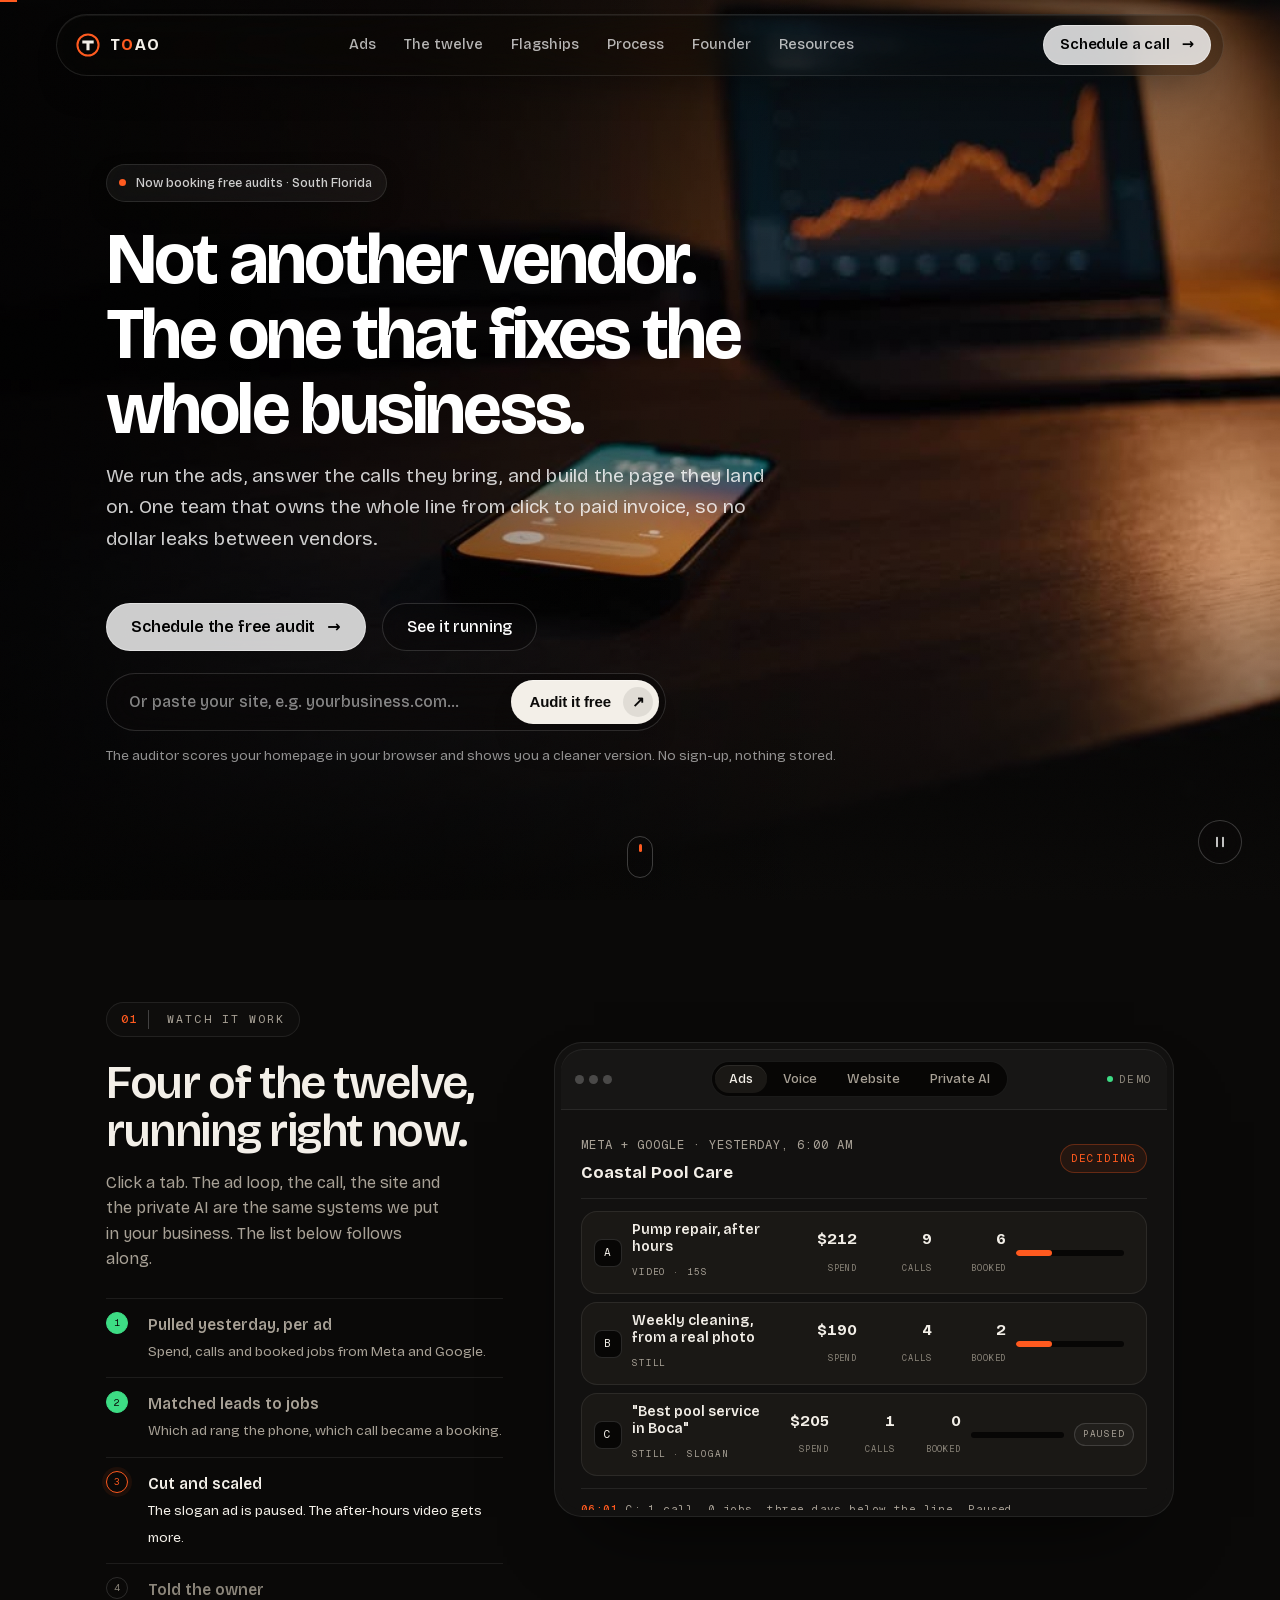
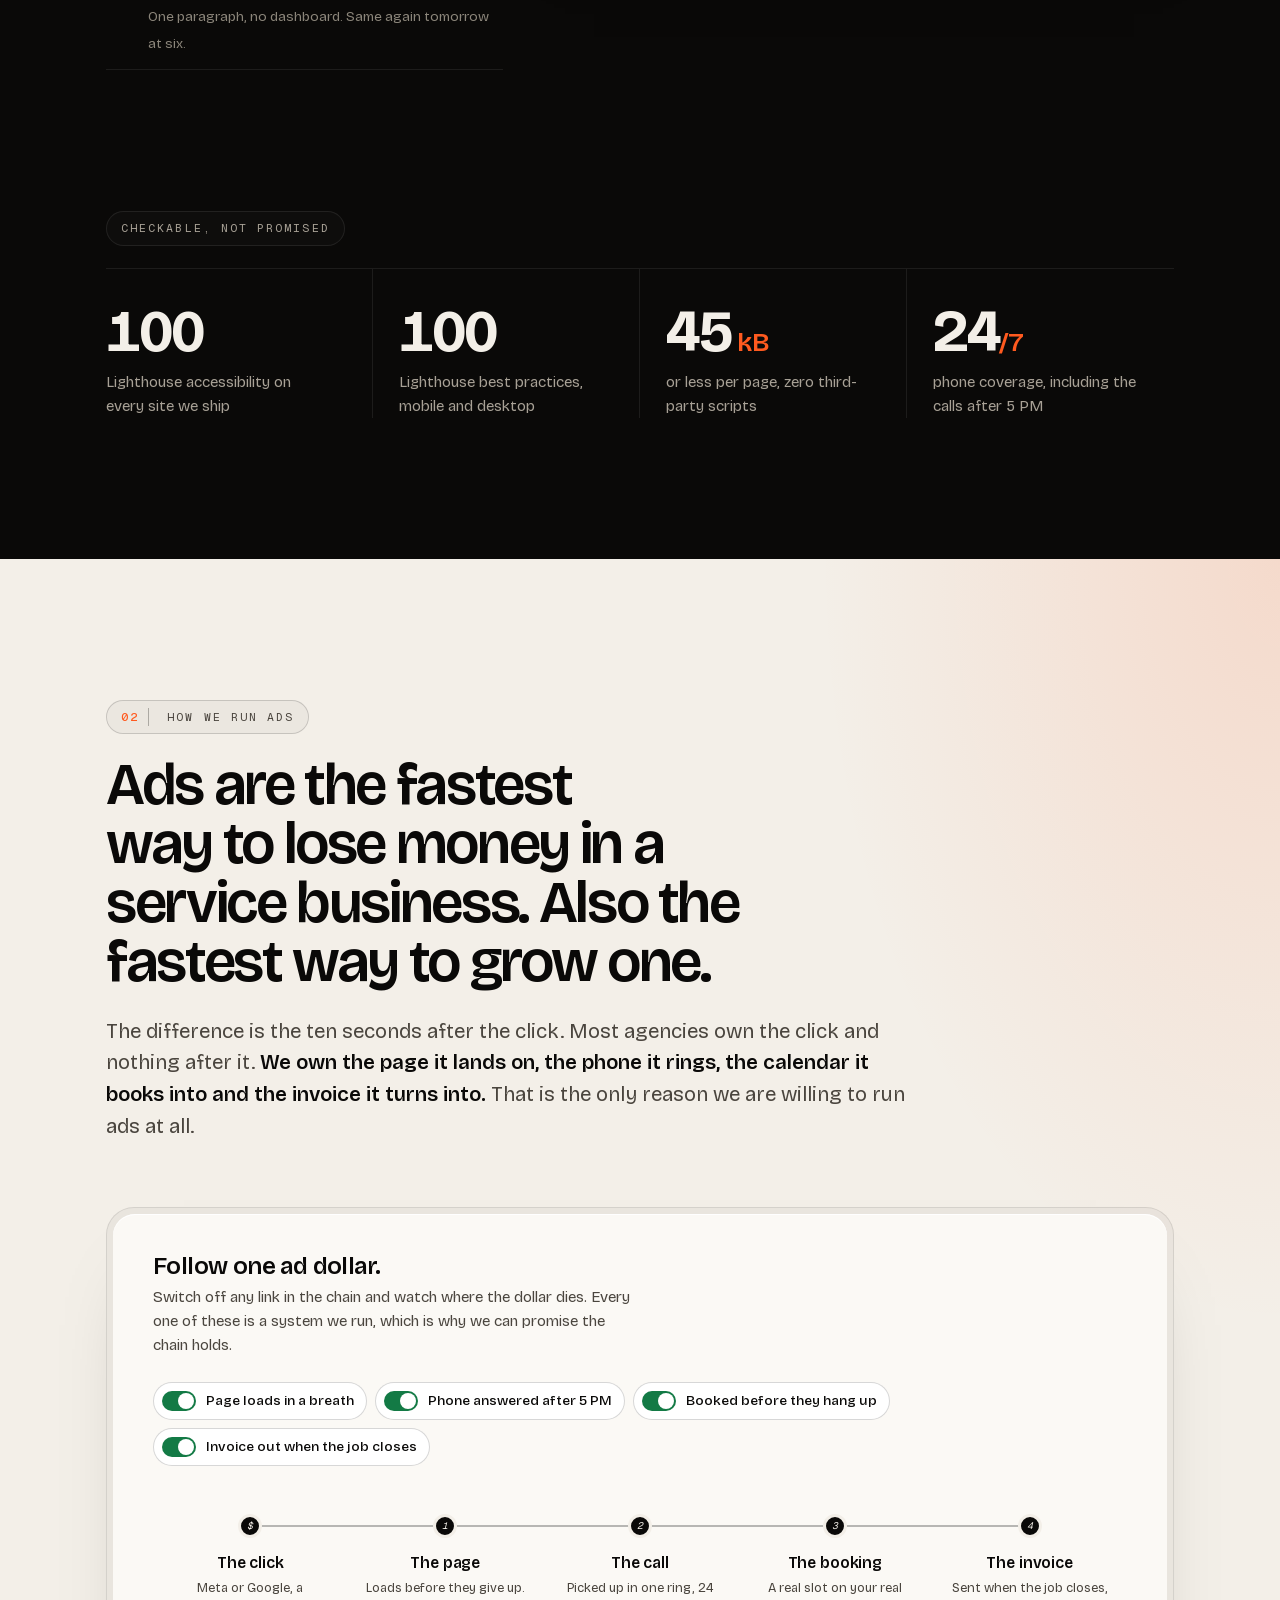
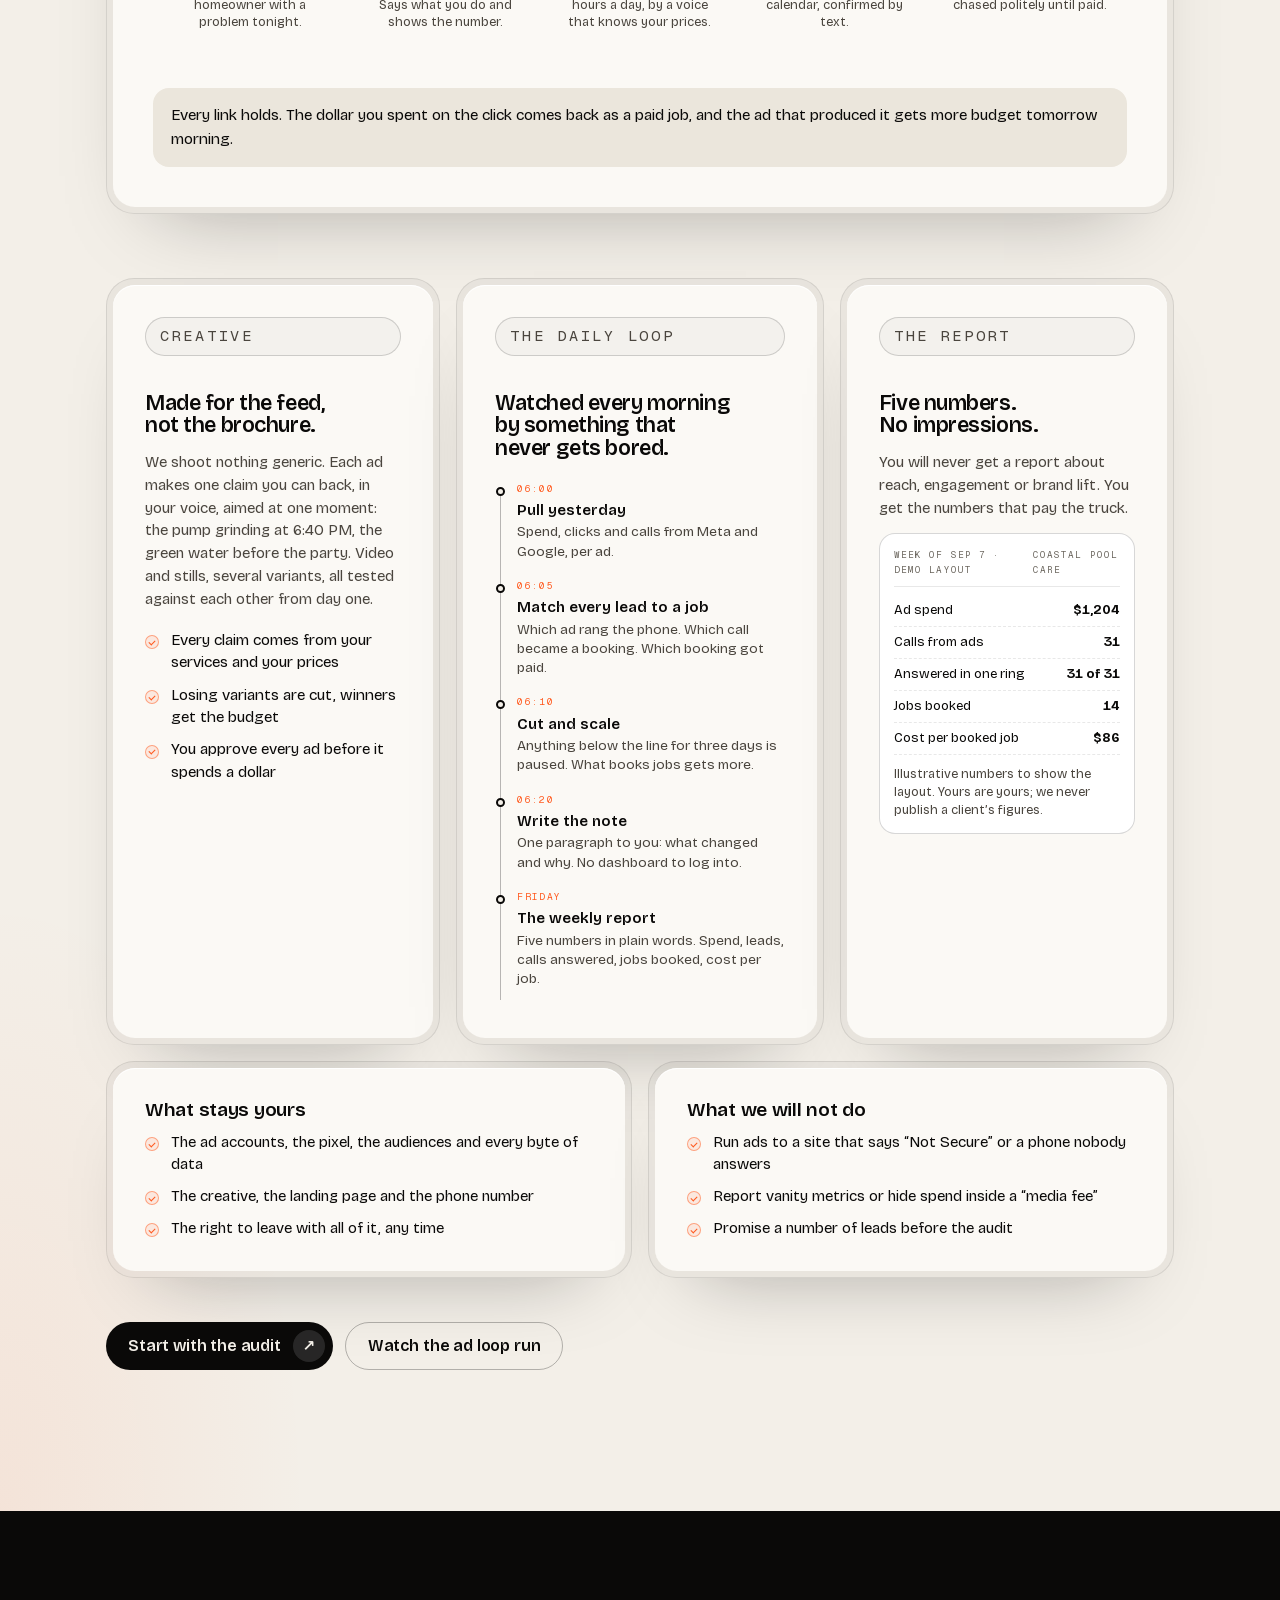
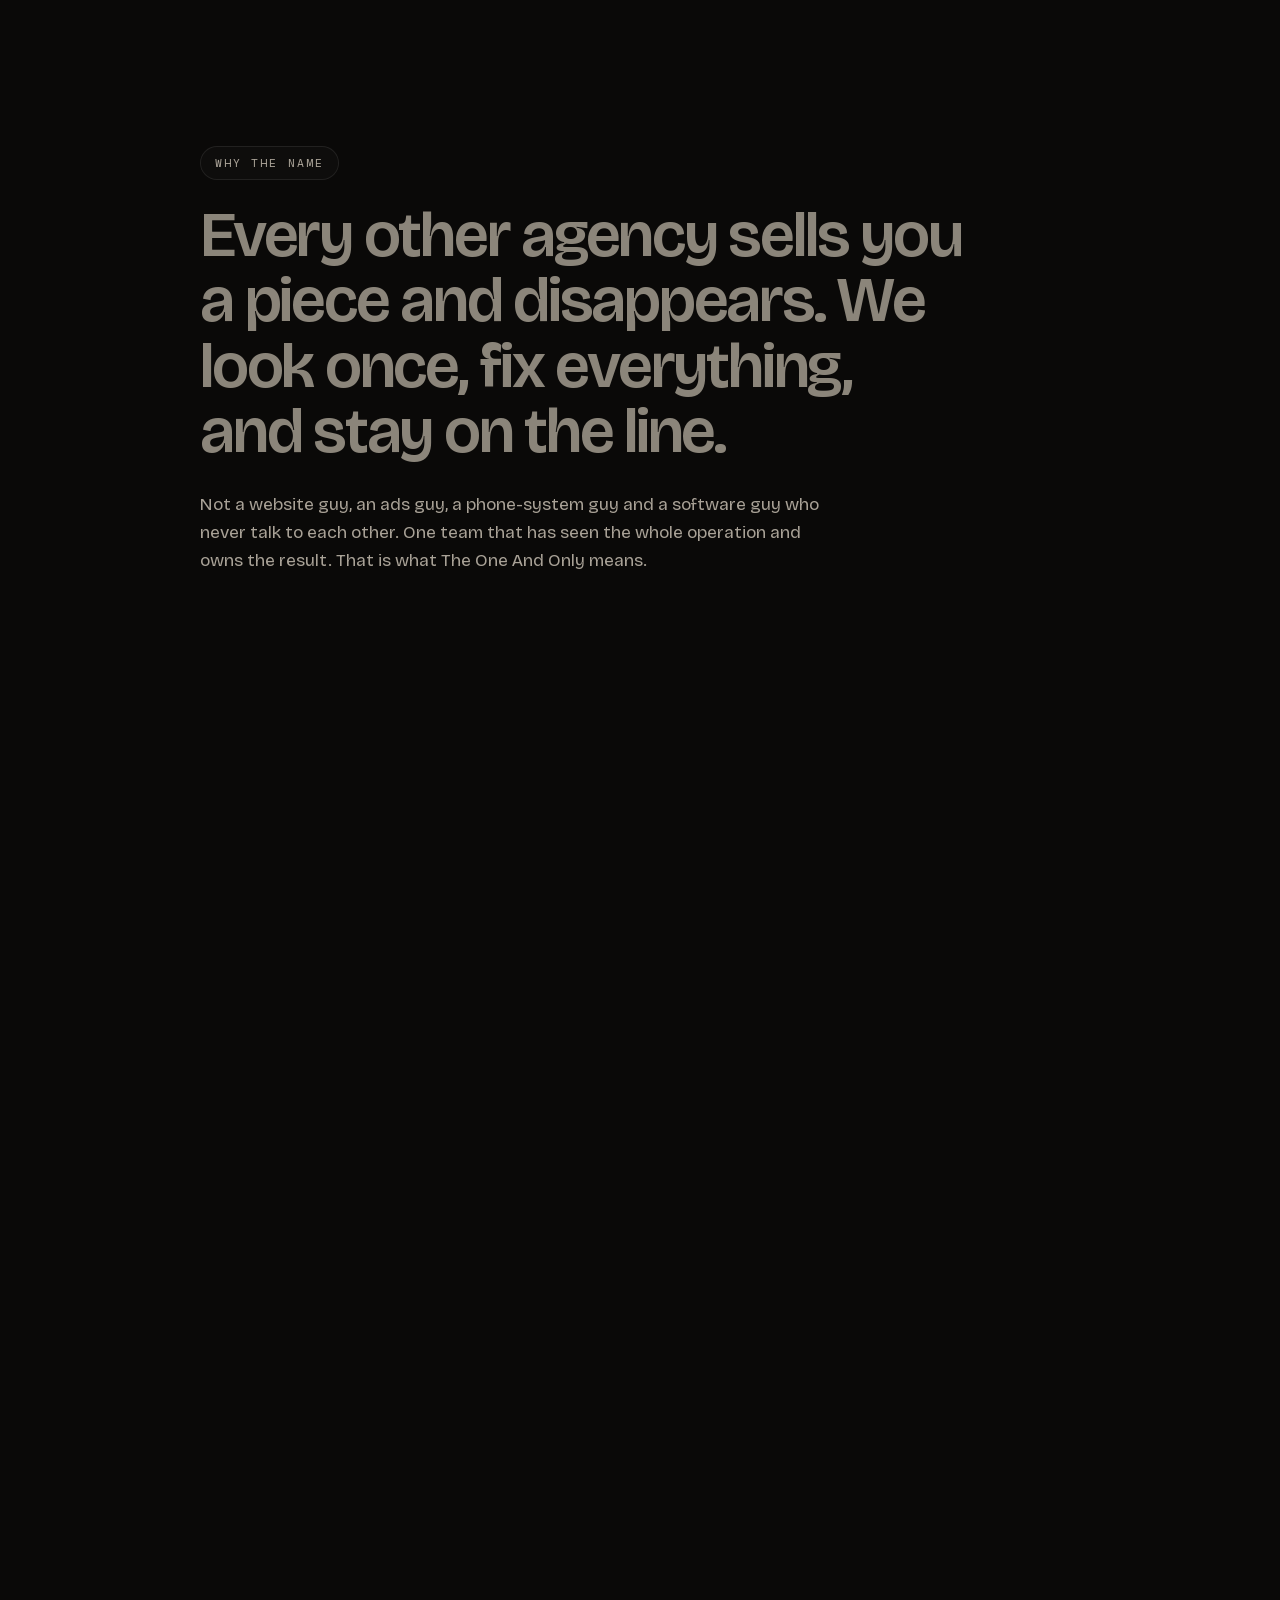
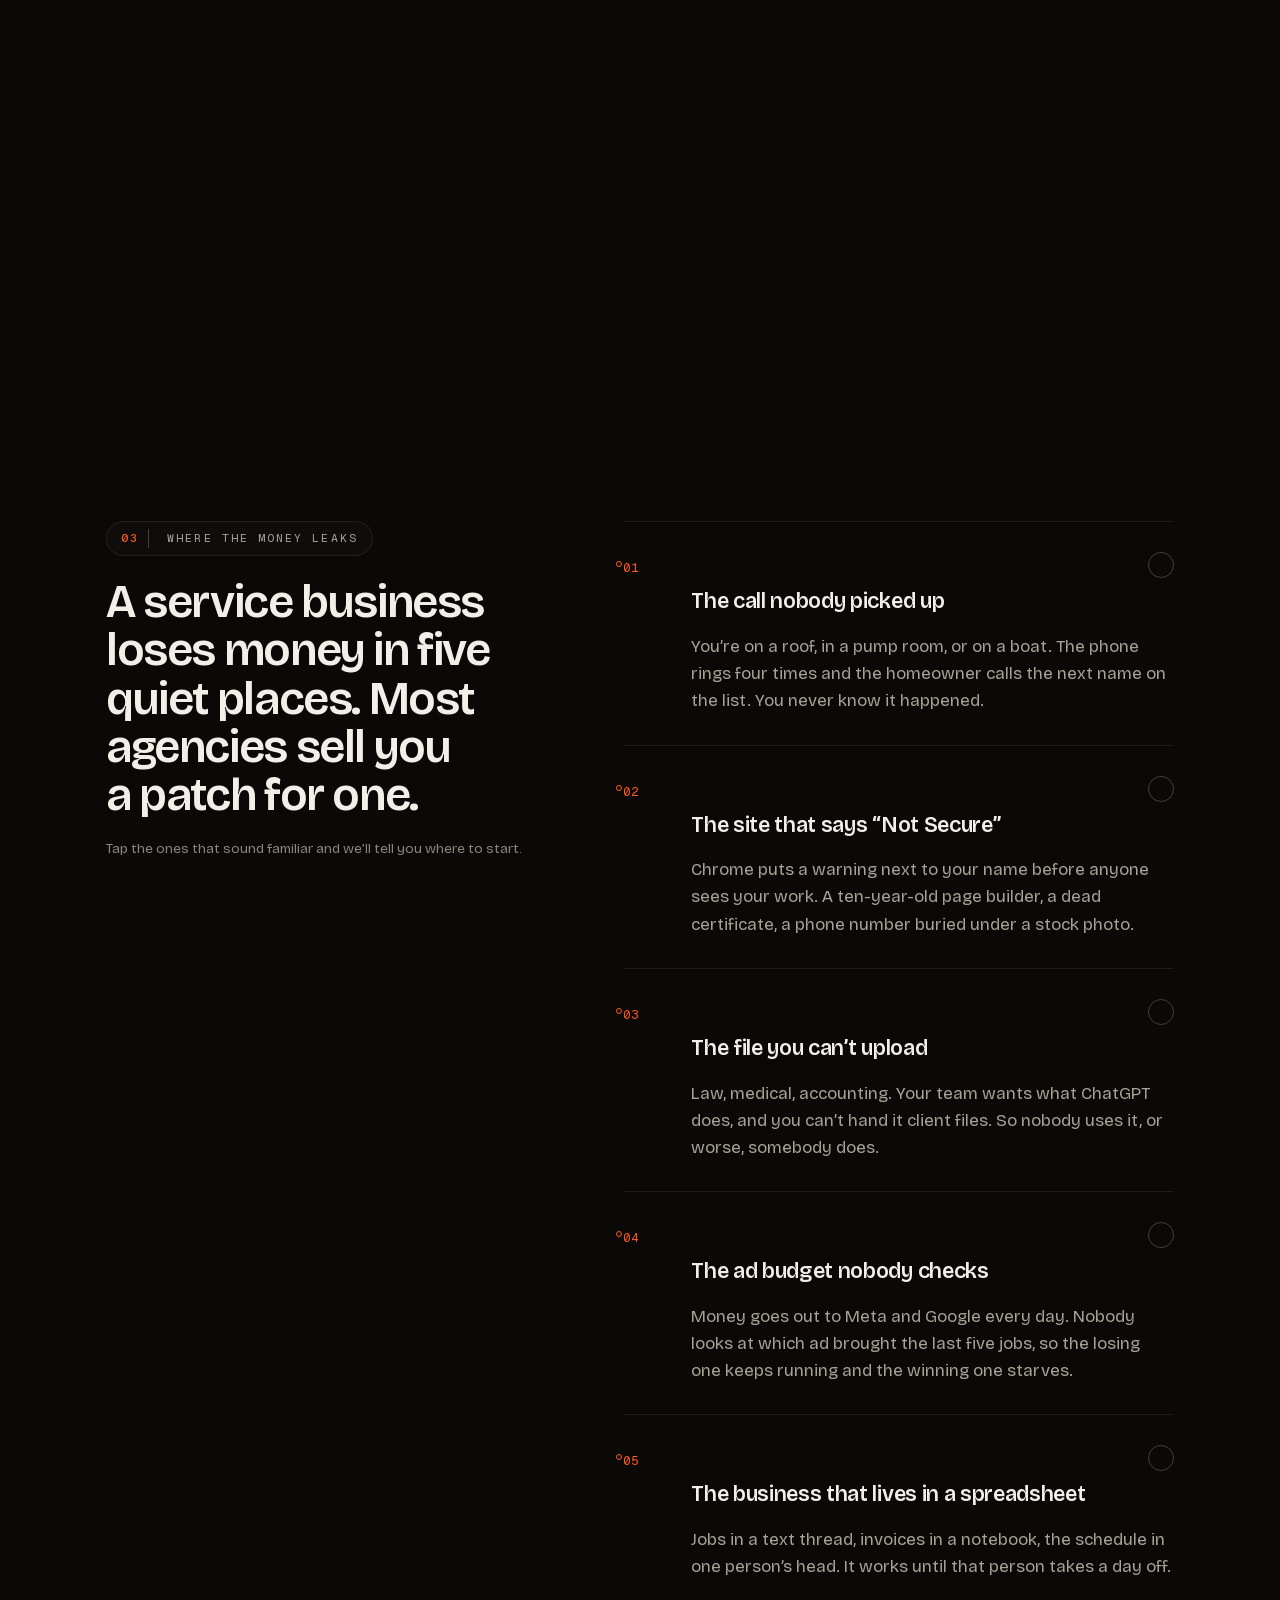
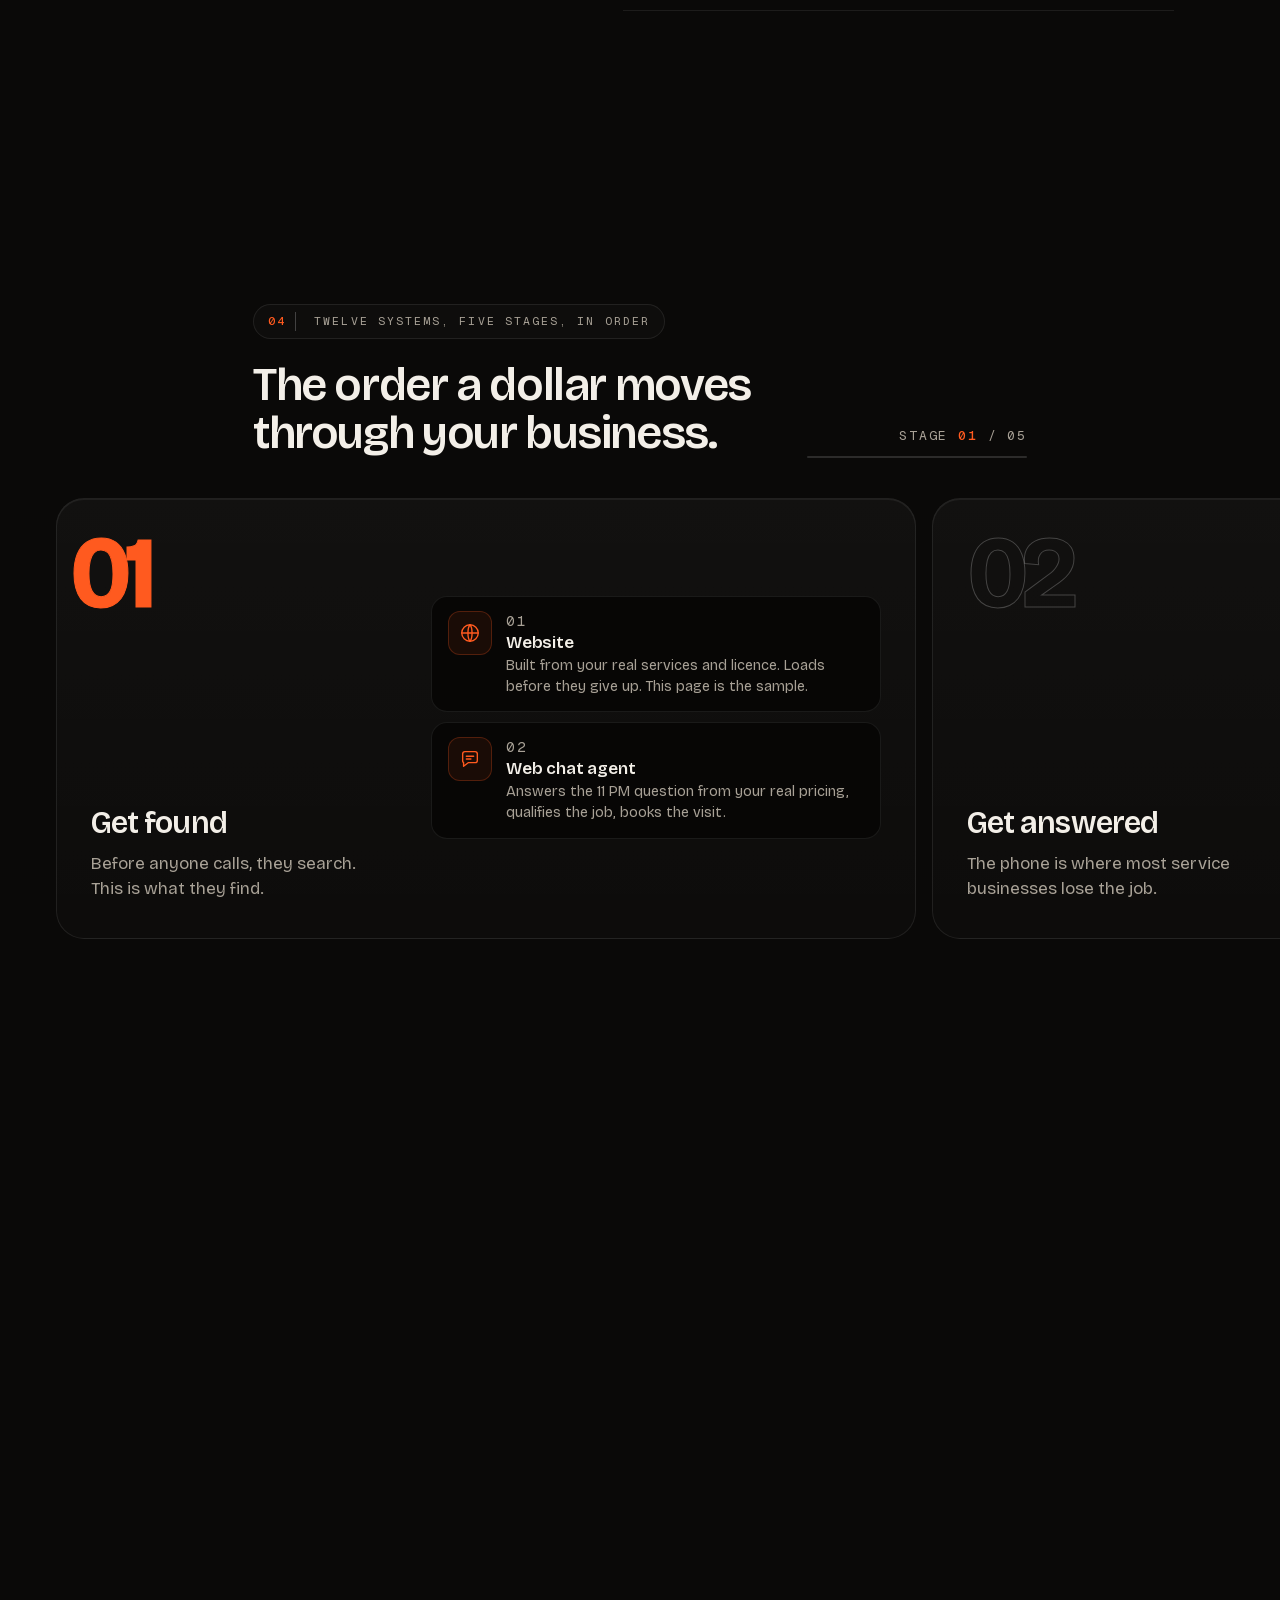
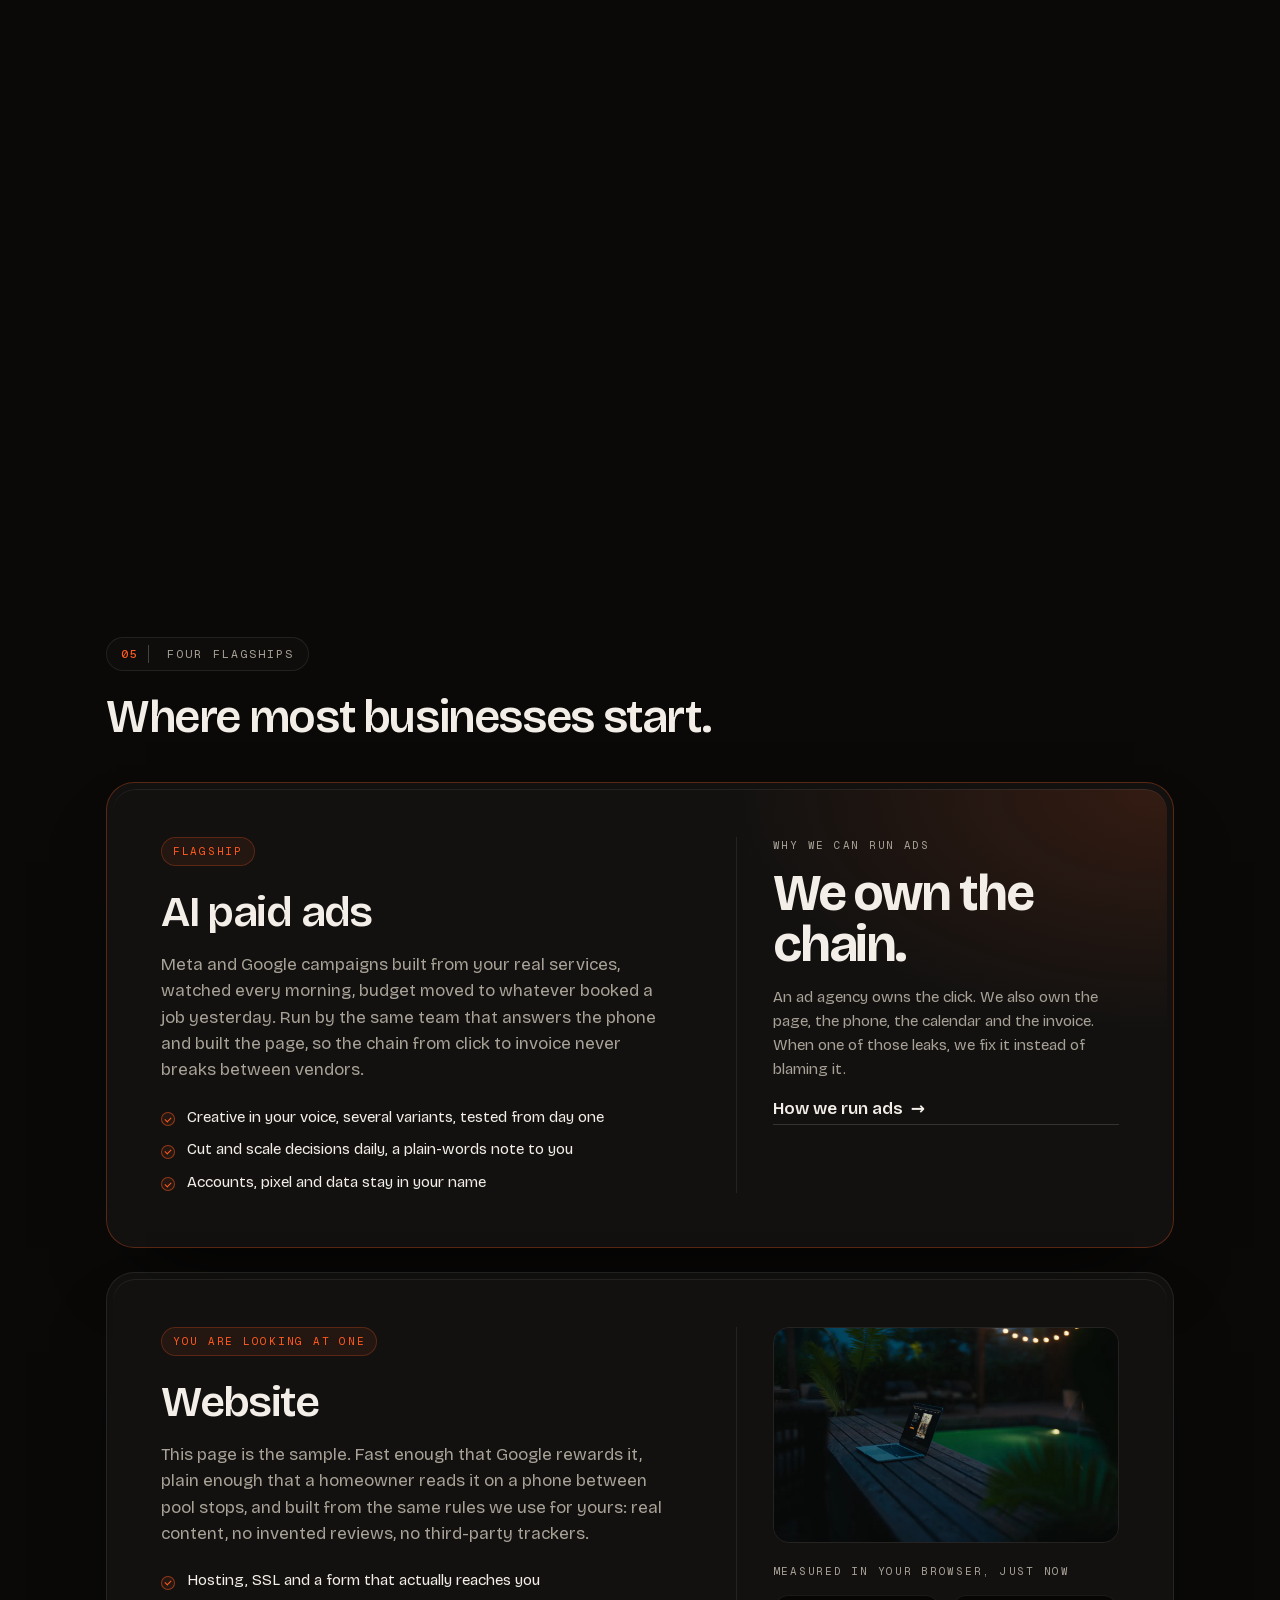
==== commit 7bef94c6: "Ads-first revamp: hero audit form, ads console tab, how-we-run-ads chapter, four flagships, chapter " ====
--- a/index.html
+++ b/index.html
@@ -19,6 +19,7 @@
 <link rel="stylesheet" href="motion.css">
 <link rel="stylesheet" href="book.css">
 <link rel="stylesheet" href="page.css">
+<link rel="stylesheet" href="ads.css">
 </head>
 <body>
 <a class="skip" href="#main">Skip to content</a>
@@ -31,6 +32,7 @@
       <span class="brand-word">T<em>O</em>AO</span>
     </a>
     <div class="nav-links">
+      <a href="#ads">Ads</a>
       <a href="#journey">The twelve</a>
       <a href="#flagships">Flagships</a>
       <a href="#process">Process</a>
@@ -42,7 +44,8 @@
   </nav>
 </header>
 <div class="menu" id="menu" hidden>
-  <a href="#journey" style="--i:0">The twelve</a>
+  <a href="#ads" style="--i:0">Ads</a>
+  <a href="#journey" style="--i:1">The twelve</a>
   <a href="#flagships" style="--i:1">Flagships</a>
   <a href="#process" style="--i:2">Process</a>
   <a href="#founder" style="--i:3">Founder</a>
@@ -57,13 +60,19 @@
     <div class="hero-inner">
       <p class="pill"><span class="pulse" aria-hidden="true"></span>Now booking free audits · South Florida</p>
       <h1>Not another vendor.<br>The one that fixes the whole business.</h1>
-      <p class="lede">Every call answered. Every page fast. Every ad dollar watched. Every file private. TOAO looks at your operation once, shows you what is possible, then closes the gaps.</p>
+      <p class="lede">We run the ads, answer the calls they bring, and build the page they land on. One team that owns the whole line from click to paid invoice, so no dollar leaks between vendors.</p>
       <div class="cta-row">
         <a class="btn btn-glass-light" href="#schedule">Schedule the free audit <span class="arrow" aria-hidden="true">→</span></a>
         <a class="btn btn-glass-dark" href="#demo">See it running</a>
       </div>
-    </div>
-  </div>
+      <form class="hero-audit" action="resources/website-audit.html" method="get">
+        <input type="text" name="url" inputmode="url" autocomplete="url" placeholder="Or paste your site, e.g. yourbusiness.com…" spellcheck="false" aria-label="Your website address">
+        <button class="btn" type="submit">Audit it free <span class="btn-ic" aria-hidden="true">↗</span></button>
+      </form>
+      <p class="hero-note">The auditor scores your homepage in your browser and shows you a cleaner version. No sign-up, nothing stored.</p>
+    </div>
+  </div>
+  <button type="button" class="vid-toggle" id="vidToggle" aria-label="Pause background video" aria-pressed="false" hidden><svg viewBox="0 0 24 24" aria-hidden="true"><path class="ic-pause" d="M8 6v12M16 6v12"/><path class="ic-play" d="M8 5v14l11-7z"/></svg></button>
   <a class="cue" href="#demo" aria-label="Scroll"><span></span></a>
 </section>
 <!-- DEMO -->
@@ -71,9 +80,9 @@
   <div class="wrap">
     <div class="demo-grid">
     <div class="demo-copy">
-      <p class="eyebrow reveal">Watch it work</p>
-      <h2 class="reveal">Three of the twelve, running right now.</h2>
-      <p class="muted reveal">Click a tab. The call, the site and the private AI are the same systems we put in your business. The list below follows along.</p>
+      <p class="eyebrow reveal"><span class="chap-n">01</span>Watch it work</p>
+      <h2 class="reveal">Four of the twelve, running right now.</h2>
+      <p class="muted reveal">Click a tab. The ad loop, the call, the site and the private AI are the same systems we put in your business. The list below follows along.</p>
       <ol class="demo-steps" id="demoSteps" aria-live="polite"></ol>
     </div>
     <div class="console bezel" id="console" aria-label="Live demo of the three flagship systems">
@@ -81,14 +90,24 @@
         <div class="con-bar">
           <span class="con-dots" aria-hidden="true"><i></i><i></i><i></i></span>
           <div class="con-tabs" role="tablist" aria-label="Demo">
-            <button role="tab" class="on" data-tab="voice" aria-selected="true">Voice</button>
+            <button role="tab" class="on" data-tab="ads" aria-selected="true">Ads</button>
+            <button role="tab" data-tab="voice" aria-selected="false">Voice</button>
             <button role="tab" data-tab="site" aria-selected="false">Website</button>
             <button role="tab" data-tab="ai" aria-selected="false">Private AI</button>
           </div>
           <span class="con-live"><i aria-hidden="true"></i>demo</span>
         </div>
         <div class="con-body">
-          <section class="pane on" data-pane="voice" role="tabpanel">
+          <section class="pane on" data-pane="ads" role="tabpanel">
+            <div class="ads-head"><div><span class="mono">Meta + Google · yesterday, 6:00 AM</span><strong>Coastal Pool Care</strong></div><span class="chip chip-live" id="adsState">reading</span></div>
+            <ul class="adrows" id="adrows">
+              <li data-v="A"><span class="adv">A</span><div class="adm"><b>Pump repair, after hours</b><span class="mono">video · 15s</span></div><div class="adk"><b data-k="212" data-pre="$">$0</b><span>spend</span></div><div class="adk"><b data-k="9">0</b><span>calls</span></div><div class="adk"><b data-k="6">0</b><span>booked</span></div><div class="adbar"><i style="--w:33%"></i></div><span class="chip adflag" hidden></span></li>
+              <li data-v="B"><span class="adv">B</span><div class="adm"><b>Weekly cleaning, from a real photo</b><span class="mono">still</span></div><div class="adk"><b data-k="190" data-pre="$">$0</b><span>spend</span></div><div class="adk"><b data-k="4">0</b><span>calls</span></div><div class="adk"><b data-k="2">0</b><span>booked</span></div><div class="adbar"><i style="--w:33%"></i></div><span class="chip adflag" hidden></span></li>
+              <li data-v="C"><span class="adv">C</span><div class="adm"><b>"Best pool service in Boca"</b><span class="mono">still · slogan</span></div><div class="adk"><b data-k="205" data-pre="$">$0</b><span>spend</span></div><div class="adk"><b data-k="1">0</b><span>calls</span></div><div class="adk"><b data-k="0">0</b><span>booked</span></div><div class="adbar"><i style="--w:33%"></i></div><span class="chip adflag" hidden></span></li>
+            </ul>
+            <div class="adlog" id="adlog" aria-live="polite"></div>
+          </section>
+          <section class="pane" data-pane="voice" role="tabpanel" hidden>
             <div class="call-head">
               <div><span class="mono">Incoming · 6:42 PM · after hours</span><strong>Coastal Pool Care</strong></div>
               <span class="call-live"><i class="wave" id="wave" aria-hidden="true"><b></b><b></b><b></b><b></b></i><span class="chip chip-live" id="callState">ringing</span></span>
@@ -149,6 +168,95 @@
     </ul>
   </div>
 </section>
+<!-- ADS CHAPTER -->
+<section class="ads" id="ads">
+  <div class="wrap">
+    <p class="eyebrow reveal"><span class="chap-n">02</span>How we run ads</p>
+    <h2 class="h-xl reveal">Ads are the fastest way to lose money in a service business. Also the fastest way to grow one.</h2>
+    <p class="ads-lede reveal">The difference is the ten seconds after the click. Most agencies own the click and nothing after it. <b>We own the page it lands on, the phone it rings, the calendar it books into and the invoice it turns into.</b> That is the only reason we are willing to run ads at all.</p>
+
+    <div class="bezel tracer reveal" id="tracer"><div class="bezel-in">
+      <div class="tracer-head">
+        <div><h3>Follow one ad dollar.</h3><p>Switch off any link in the chain and watch where the dollar dies. Every one of these is a system we run, which is why we can promise the chain holds.</p></div>
+        <div class="toggles">
+          <button type="button" class="tog" data-node="1" aria-pressed="true"><i aria-hidden="true"></i>Page loads in a breath</button>
+          <button type="button" class="tog" data-node="2" aria-pressed="true"><i aria-hidden="true"></i>Phone answered after 5 PM</button>
+          <button type="button" class="tog" data-node="3" aria-pressed="true"><i aria-hidden="true"></i>Booked before they hang up</button>
+          <button type="button" class="tog" data-node="4" aria-pressed="true"><i aria-hidden="true"></i>Invoice out when the job closes</button>
+        </div>
+      </div>
+      <div class="funnel" id="funnel">
+        <div class="node" data-n="0"><i>$</i><b>The click</b><span>Meta or Google, a homeowner with a problem tonight.</span><em></em></div>
+        <div class="node" data-n="1"><i>1</i><b>The page</b><span>Loads before they give up. Says what you do and shows the number.</span><em></em></div>
+        <div class="node" data-n="2"><i>2</i><b>The call</b><span>Picked up in one ring, 24 hours a day, by a voice that knows your prices.</span><em></em></div>
+        <div class="node" data-n="3"><i>3</i><b>The booking</b><span>A real slot on your real calendar, confirmed by text.</span><em></em></div>
+        <div class="node" data-n="4"><i>4</i><b>The invoice</b><span>Sent when the job closes, chased politely until paid.</span><em></em></div>
+      </div>
+      <p class="tracer-out" id="tracerOut">Every link holds. The dollar you spent on the click comes back as a paid job, and the ad that produced it gets more budget tomorrow morning.</p>
+    </div></div>
+
+    <div class="ads-grid">
+      <article class="bezel reveal"><div class="bezel-in">
+        <p class="eyebrow">Creative</p>
+        <h3>Made for the feed, not the brochure.</h3>
+        <p>We shoot nothing generic. Each ad makes one claim you can back, in your voice, aimed at one moment: the pump grinding at 6:40 PM, the green water before the party. Video and stills, several variants, all tested against each other from day one.</p>
+        <ul class="checks">
+          <li>Every claim comes from your services and your prices</li>
+          <li>Losing variants are cut, winners get the budget</li>
+          <li>You approve every ad before it spends a dollar</li>
+        </ul>
+      </div></article>
+      <article class="bezel reveal loop"><div class="bezel-in">
+        <p class="eyebrow">The daily loop</p>
+        <h3>Watched every morning by something that never gets bored.</h3>
+        <ol class="loop-list" id="loopList"><i class="loop-line" aria-hidden="true"></i>
+          <li><span class="mono">06:00</span><b>Pull yesterday</b><span>Spend, clicks and calls from Meta and Google, per ad.</span></li>
+          <li><span class="mono">06:05</span><b>Match every lead to a job</b><span>Which ad rang the phone. Which call became a booking. Which booking got paid.</span></li>
+          <li><span class="mono">06:10</span><b>Cut and scale</b><span>Anything below the line for three days is paused. What books jobs gets more.</span></li>
+          <li><span class="mono">06:20</span><b>Write the note</b><span>One paragraph to you: what changed and why. No dashboard to log into.</span></li>
+          <li><span class="mono">Friday</span><b>The weekly report</b><span>Five numbers in plain words. Spend, leads, calls answered, jobs booked, cost per job.</span></li>
+        </ol>
+      </div></article>
+      <article class="bezel reveal"><div class="bezel-in">
+        <p class="eyebrow">The report</p>
+        <h3>Five numbers. No impressions.</h3>
+        <p>You will never get a report about reach, engagement or brand lift. You get the numbers that pay the truck.</p>
+        <div class="report" aria-label="Example of the weekly report layout">
+          <div class="rh"><span>Week of Sep 7 · demo layout</span><span>Coastal Pool Care</span></div>
+          <div class="rr"><span>Ad spend</span><b>$1,204</b></div>
+          <div class="rr"><span>Calls from ads</span><b>31</b></div>
+          <div class="rr"><span>Answered in one ring</span><b>31 of 31</b></div>
+          <div class="rr"><span>Jobs booked</span><b>14</b></div>
+          <div class="rr"><span>Cost per booked job</span><b>$86</b></div>
+          <p class="rn">Illustrative numbers to show the layout. Yours are yours; we never publish a client’s figures.</p>
+        </div>
+      </div></article>
+    </div>
+
+    <div class="ads-foot">
+      <div class="bezel reveal"><div class="bezel-in">
+        <h3>What stays yours</h3>
+        <ul class="checks">
+          <li>The ad accounts, the pixel, the audiences and every byte of data</li>
+          <li>The creative, the landing page and the phone number</li>
+          <li>The right to leave with all of it, any time</li>
+        </ul>
+      </div></div>
+      <div class="bezel reveal"><div class="bezel-in">
+        <h3>What we will not do</h3>
+        <ul class="checks">
+          <li>Run ads to a site that says “Not Secure” or a phone nobody answers</li>
+          <li>Report vanity metrics or hide spend inside a “media fee”</li>
+          <li>Promise a number of leads before the audit</li>
+        </ul>
+      </div></div>
+    </div>
+    <div class="ads-cta reveal">
+      <a class="btn" href="#schedule">Start with the audit <span class="btn-ic" aria-hidden="true">↗</span></a>
+      <a class="btn btn-ghost" href="#demo">Watch the ad loop run</a>
+    </div>
+  </div>
+</section>
 <!-- STATEMENT (scroll-scrubbed) -->
 <section class="statement" id="why">
   <div class="statement-pin">
@@ -164,11 +272,11 @@
   <div class="wrap">
     <div class="split">
       <div class="split-l sticky-l">
-        <p class="eyebrow reveal">Where the money leaks</p>
+        <p class="eyebrow reveal"><span class="chap-n">03</span>Where the money leaks</p>
         <h2 class="reveal">A service business loses money in five quiet places. Most agencies sell you a patch for one.</h2>
-        <p class="leak-hint reveal">Tap the ones that sound familiar and we'll tell you where to start.</p>
+        <p class="leak-hint reveal">Tap the ones that sound familiar and we’ll tell you where to start.</p>
         <div class="finder" id="finder" hidden>
-          <span class="mono">Where we'd start</span>
+          <span class="mono">Where we’d start</span>
           <b id="finderStage"></b>
           <p id="finderWhy"></p>
           <div class="row"><a class="btn btn-sm" href="#journey">See the stage <span class="btn-ic" aria-hidden="true">↓</span></a><a class="btn btn-sm btn-ghost" href="#schedule">Schedule the audit</a></div>
@@ -176,11 +284,11 @@
       </div>
       <div class="split-r leaks" id="leaks">
         <i class="leak-line" aria-hidden="true"></i>
-        <div class="leak reveal"><span class="mono">01</span><h3>The call nobody picked up</h3><p>You're on a roof, in a pump room, or on a boat. The phone rings four times and the homeowner calls the next name on the list. You never know it happened.</p></div>
-        <div class="leak reveal"><span class="mono">02</span><h3>The site that says "Not Secure"</h3><p>Chrome puts a warning next to your name before anyone sees your work. A ten-year-old page builder, a dead certificate, a phone number buried under a stock photo.</p></div>
-        <div class="leak reveal"><span class="mono">03</span><h3>The file you can't upload</h3><p>Law, medical, accounting. Your team wants what ChatGPT does, and you can't hand it client files. So nobody uses it, or worse, somebody does.</p></div>
+        <div class="leak reveal"><span class="mono">01</span><h3>The call nobody picked up</h3><p>You’re on a roof, in a pump room, or on a boat. The phone rings four times and the homeowner calls the next name on the list. You never know it happened.</p></div>
+        <div class="leak reveal"><span class="mono">02</span><h3>The site that says “Not Secure”</h3><p>Chrome puts a warning next to your name before anyone sees your work. A ten-year-old page builder, a dead certificate, a phone number buried under a stock photo.</p></div>
+        <div class="leak reveal"><span class="mono">03</span><h3>The file you can’t upload</h3><p>Law, medical, accounting. Your team wants what ChatGPT does, and you can’t hand it client files. So nobody uses it, or worse, somebody does.</p></div>
         <div class="leak reveal"><span class="mono">04</span><h3>The ad budget nobody checks</h3><p>Money goes out to Meta and Google every day. Nobody looks at which ad brought the last five jobs, so the losing one keeps running and the winning one starves.</p></div>
-        <div class="leak reveal"><span class="mono">05</span><h3>The business that lives in a spreadsheet</h3><p>Jobs in a text thread, invoices in a notebook, the schedule in one person's head. It works until that person takes a day off.</p></div>
+        <div class="leak reveal"><span class="mono">05</span><h3>The business that lives in a spreadsheet</h3><p>Jobs in a text thread, invoices in a notebook, the schedule in one person’s head. It works until that person takes a day off.</p></div>
       </div>
     </div>
   </div>
@@ -190,7 +298,7 @@
   <div class="journey-pin">
     <div class="wrap journey-head">
       <div>
-        <p class="eyebrow">Twelve systems, five stages, in order</p>
+        <p class="eyebrow"><span class="chap-n">04</span>Twelve systems, five stages, in order</p>
         <h2>The order a dollar moves through your business.</h2>
       </div>
       <div class="journey-meter">
@@ -216,7 +324,7 @@
       <article class="stage">
         <div class="stage-l"><span class="stage-n">03</span><h3>Get booked and priced</h3><p>From first contact to a job on the calendar with a number on it.</p></div>
         <div class="stage-r">
-        <div class="sys"><span class="sys-ic"><svg class="glyph" viewBox="0 0 24 24" aria-hidden="true"><rect x="3.5" y="5" width="17" height="15.5" rx="2.5"/><path d="M3.5 9.5h17M8 3v4M16 3v4"/><path d="M9 14l2 2 4-4"/></svg></span><div><p class="mono sys-n">05</p><h4>Scheduling</h4><p>Jobs land on the calendar without phone tag. Reminders, reschedules, the day's route.</p></div></div>
+        <div class="sys"><span class="sys-ic"><svg class="glyph" viewBox="0 0 24 24" aria-hidden="true"><rect x="3.5" y="5" width="17" height="15.5" rx="2.5"/><path d="M3.5 9.5h17M8 3v4M16 3v4"/><path d="M9 14l2 2 4-4"/></svg></span><div><p class="mono sys-n">05</p><h4>Scheduling</h4><p>Jobs land on the calendar without phone tag. Reminders, reschedules, the day’s route.</p></div></div>
         <div class="sys"><span class="sys-ic"><svg class="glyph" viewBox="0 0 24 24" aria-hidden="true"><path d="M6 3.5h9l4 4v13H6z"/><path d="M15 3.5v4h4"/><path d="M9 11h6M9 14h6M9 17h3"/></svg></span><div><p class="mono sys-n">06</p><h4>Quotes and estimates</h4><p>Photos and a few answers in, a priced estimate out, approved from their phone.</p></div></div>
         </div>
       </article>
@@ -245,10 +353,28 @@
 <!-- FLAGSHIPS (stacking) -->
 <section class="flagships" id="flagships">
   <div class="wrap">
-    <p class="eyebrow reveal">Three flagships</p>
+    <p class="eyebrow reveal"><span class="chap-n">05</span>Four flagships</p>
     <h2 class="reveal">Where most businesses start.</h2>
   </div>
   <div class="wrap stack">
+    <article class="bezel stack-card stack-hi"><div class="bezel-in">
+      <div class="stack-copy">
+        <span class="tag">Flagship</span>
+        <h3>AI paid ads</h3>
+        <p class="card-lede">Meta and Google campaigns built from your real services, watched every morning, budget moved to whatever booked a job yesterday. Run by the same team that answers the phone and built the page, so the chain from click to invoice never breaks between vendors.</p>
+        <ul class="checks">
+          <li>Creative in your voice, several variants, tested from day one</li>
+          <li>Cut and scale decisions daily, a plain-words note to you</li>
+          <li>Accounts, pixel and data stay in your name</li>
+        </ul>
+      </div>
+      <div class="stack-side">
+        <p class="mono side-k">Why we can run ads</p>
+        <p class="side-big">We own the chain.</p>
+        <p class="side-note">An ad agency owns the click. We also own the page, the phone, the calendar and the invoice. When one of those leaks, we fix it instead of blaming it.</p>
+        <a class="link" href="#ads">How we run ads <span aria-hidden="true">→</span></a>
+      </div>
+    </div></article>
     <article class="bezel stack-card"><div class="bezel-in">
       <div class="stack-copy">
         <span class="tag">You are looking at one</span>
@@ -272,13 +398,13 @@
         <p class="side-note">No analytics, no tag manager, no chat widget from a vendor. Fonts and motion are served from this domain.</p>
       </div>
     </div></article>
-    <article class="bezel stack-card stack-hi"><div class="bezel-in">
+    <article class="bezel stack-card"><div class="bezel-in">
       <div class="stack-copy">
-        <span class="tag">Flagship</span>
+        <span class="tag">Answered</span>
         <h3>Voice agent</h3>
         <p class="card-lede">A trained voice on your line, 24 hours a day. It answers by name, knows your services and prices, books the job into your calendar, texts the confirmation and tells you what happened. You hear the demo before it ever takes a live call.</p>
         <ul class="checks">
-          <li>Answers every call, including after hours and while you're on a job</li>
+          <li>Answers every call, including after hours and while you’re on a job</li>
           <li>Books into your real calendar, no double-booking</li>
           <li>Transcript and summary of every call to your phone</li>
         </ul>
@@ -295,7 +421,7 @@
       <div class="stack-copy">
         <span class="tag">Private</span>
         <h3>Private AI</h3>
-        <p class="card-lede">Document intelligence that runs on hardware you control. Ask questions across every file you own and get cited answers. Built for law, medical and accounting practices that can't hand client files to a public model.</p>
+        <p class="card-lede">Document intelligence that runs on hardware you control. Ask questions across every file you own and get cited answers. Built for law, medical and accounting practices that can’t hand client files to a public model.</p>
         <ul class="checks">
           <li>Answers cite the file and the page</li>
           <li>Team access with roles and an audit trail</li>
@@ -316,8 +442,8 @@
   <div class="wrap">
     <div class="split">
       <div class="split-l sticky-l">
-        <p class="eyebrow reveal">How it goes</p>
-        <h2 class="reveal">Look once. Show what's possible. Close every gap.</h2>
+        <p class="eyebrow reveal"><span class="chap-n">06</span>How it goes</p>
+        <h2 class="reveal">Look once. Show what’s possible. Close every gap.</h2>
         <p class="reveal muted">No decks, no discovery phase. The first thing you get from us is a ranked list of what your business is losing and what it takes to stop it, whether you hire us or not.</p>
         <ul class="checks terms-mini reveal">
           <li>The audit is free. You keep the list either way.</li>
@@ -340,9 +466,9 @@
       <img id="portrait" src="assets/owen.webp" srcset="assets/owen-sm.webp 440w, assets/owen.webp 880w" sizes="(max-width: 760px) 90vw, 400px" width="880" height="1100" alt="Owen, founder of TOAO" loading="lazy">
     </div></div>
     <div class="founder-copy">
-      <p class="eyebrow reveal">Built by Owen</p>
+      <p class="eyebrow reveal"><span class="chap-n">07</span>Built by Owen</p>
       <h2 class="reveal">I run this stack on my own business before I sell it to yours.</h2>
-      <p class="reveal">I'm 18. By day I run operations for an e-commerce services company. By night I build the AI agent that runs TOAO: it audits prospects, builds the sites, drafts the reports and keeps the books. Everything on this page is something I use, not something I read about.</p>
+      <p class="reveal">I’m 18. By day I run operations for an e-commerce services company. By night I build the AI agent that runs TOAO: it audits prospects, builds the sites, drafts the reports and keeps the books. Everything on this page is something I use, not something I read about.</p>
       <p class="reveal">The name is the promise. The One And Only: one team that has seen the whole business. You get the same stack I run, and if something breaks at 9 PM you are texting the person who built it.</p>
       <p class="reveal sig mono">TOAO · The One And Only</p>
     </div>
@@ -357,8 +483,10 @@
       <details class="reveal"><summary>Do I have to take all twelve?<span aria-hidden="true"></span></summary><p>No. The audit ranks the gaps by what they cost you and we start with the first one. Most businesses begin with the phone or the site. Some never need more than two systems, and we say so.</p></details>
       <details class="reveal"><summary>What does the voice agent sound like?<span aria-hidden="true"></span></summary><p>A natural voice with a name, trained on how you actually describe your work. You hear a recorded demo answering a realistic call before it ever picks up a live one.</p></details>
       <details class="reveal"><summary>Where does the private AI run?<span aria-hidden="true"></span></summary><p>On a machine in your office or on a private server in your name. Your documents are indexed there and never sent to a public model. We can show you the network traffic to prove it.</p></details>
-      <details class="reveal"><summary>Do you run the ads or just set them up?<span aria-hidden="true"></span></summary><p>We run them. The agent checks the accounts daily, moves budget to what is booking jobs, and cuts what isn't. You get a weekly report in plain words and you keep ownership of the accounts and the data.</p></details>
-      <details class="reveal"><summary>Will you make up reviews or numbers for my site?<span aria-hidden="true"></span></summary><p>Never. Every rating, year in business and licence number on your site comes from you or a source we can verify. If we can't verify it, the block is removed, not guessed.</p></details>
+      <details class="reveal"><summary>Do you run the ads or just set them up?<span aria-hidden="true"></span></summary><p>We run them. Every morning the agent pulls yesterday’s numbers, matches each lead to a call and a booked job, pauses what is below the line and gives more to what booked. You get a one-paragraph note daily and five numbers on Friday. The accounts, the pixel and the data stay in your name.</p></details>
+      <details class="reveal"><summary>What does it cost to run ads with you?<span aria-hidden="true"></span></summary><p>Two parts: the ad spend, which goes straight to Meta or Google from your own account, and a management fee we agree in writing after the audit, against what a booked job is worth to you. No spend hidden inside a fee, no minimum term.</p></details>
+      <details class="reveal"><summary>Will you run ads for me right away?<span aria-hidden="true"></span></summary><p>Not if the page says “Not Secure” or the phone goes to voicemail after five. Traffic to a leak is the most expensive kind. We fix the chain first, usually within the first two weeks, then turn the ads on.</p></details>
+      <details class="reveal"><summary>Will you make up reviews or numbers for my site?<span aria-hidden="true"></span></summary><p>Never. Every rating, year in business and licence number on your site comes from you or a source we can verify. If we can’t verify it, the block is removed, not guessed.</p></details>
     </div>
   </div>
 </section>
@@ -366,7 +494,7 @@
 <section class="schedule" id="schedule">
   <div class="wrap">
     <div class="sched-head">
-      <p class="eyebrow reveal">Schedule a call</p>
+      <p class="eyebrow reveal"><span class="chap-n">08</span>Schedule a call</p>
       <h2 class="reveal">Free full business audit. Pick a time.</h2>
     </div>
     <div class="bezel schedule-card reveal"><div class="bezel-in">
@@ -409,9 +537,9 @@
         <form class="form book-form" id="form" novalidate hidden>
           <label>Your name<input name="name" type="text" autocomplete="name" required></label>
           <label>Business<input name="business" type="text" autocomplete="organization" required></label>
-          <label>Email<input name="email" type="email" autocomplete="email" inputmode="email" required></label>
+          <label>Email<input name="email" type="email" autocomplete="email" inputmode="email" spellcheck="false" required></label>
           <label>Phone<input name="phone" type="tel" autocomplete="tel" inputmode="tel"></label>
-          <label class="focus">Anything you want looked at first? (optional)<input name="focus" type="text" placeholder="e.g. we miss calls after 5, the site is from 2014"></label>
+          <label class="focus">Anything you want looked at first? (optional)<input name="focus" type="text" placeholder="e.g. we miss calls after 5…"></label>
           <button class="btn btn-full" type="submit" id="confirmBtn">Confirm the audit call <span class="btn-ic" aria-hidden="true">↗</span></button>
           <p class="form-note" id="formNote">A calendar invite lands in your inbox the moment you confirm.</p>
         </form>
@@ -444,7 +572,7 @@
   <div class="wrap">
     <div class="foot-cols">
       <div><span class="brand-word">T<em>O</em>AO</span><p class="mono">The One And Only</p><p class="foot-blurb">One team that looks at the whole business once, shows what is possible, and closes every gap.</p></div>
-      <div><p class="foot-h">Site</p><a href="index.html#journey">The twelve</a><a href="index.html#flagships">Flagships</a><a href="index.html#process">Process</a><a href="index.html#founder">Founder</a><a href="index.html#schedule">Schedule a call</a></div>
+      <div><p class="foot-h">Site</p><a href="index.html#ads">How we run ads</a><a href="index.html#journey">The twelve</a><a href="index.html#flagships">Flagships</a><a href="index.html#process">Process</a><a href="index.html#founder">Founder</a><a href="index.html#schedule">Schedule a call</a></div>
       <div><p class="foot-h">Free resources</p><a href="resources/website-audit.html">Website auditor</a><a href="resources/missed-call.html">Cost of a missed call</a><a href="index.html#leaks">Where to start</a><a href="resources/index.html">All resources</a></div>
       <div><p class="foot-h">Company</p><a href="mailto:owen@toao.app">owen@toao.app</a><a href="privacy.html">Privacy policy</a><a href="terms.html">Terms of service</a></div>
     </div>
--- a/styles.css
+++ b/styles.css
@@ -20,6 +20,8 @@
 img{max-width:100%;display:block}
 [hidden]{display:none!important}
 a{color:inherit;text-decoration:none}
+a,button,input,select,label{touch-action:manipulation;-webkit-tap-highlight-color:transparent}
+section[id],[id^="leaks"],footer{scroll-margin-top:90px}
 h1,h2,h3,h4{margin:0;font-weight:600;letter-spacing:-.02em;line-height:1.05;text-wrap:balance}
 h1{font-size:clamp(2.5rem,5vw,4.5rem);font-weight:700;letter-spacing:-.035em;line-height:.98}
 h1 em{font-style:normal;color:var(--accent)}
@@ -77,12 +79,13 @@
 .nav-links{display:flex;gap:4px}
 .nav-links a{padding:8px 12px;border-radius:var(--pill);font-size:.9rem;font-weight:500;color:rgba(255,255,255,.7);transition:color .3s var(--ease),background .3s var(--ease)}
 .nav-links a:hover{color:#fff;background:rgba(255,255,255,.06)}
+.nav.on-light{background:rgba(10,9,8,.92);border-color:rgba(255,255,255,.14)}
 .burger{display:none;width:40px;height:40px;border-radius:50%;background:transparent;border:1px solid var(--hair-2);cursor:pointer;position:relative}
 .burger span{position:absolute;left:11px;right:11px;height:1.5px;background:var(--ink);transition:transform .5s var(--ease),top .5s var(--ease)}
 .burger span:first-child{top:15px}.burger span:last-child{top:23px}
 .burger[aria-expanded="true"] span:first-child{top:19px;transform:rotate(45deg)}
 .burger[aria-expanded="true"] span:last-child{top:19px;transform:rotate(-45deg)}
-.menu{position:fixed;inset:0;z-index:40;background:rgba(10,9,8,.86);backdrop-filter:blur(30px);-webkit-backdrop-filter:blur(30px);display:flex;flex-direction:column;justify-content:center;padding:0 var(--gutter);gap:8px}
+.menu{position:fixed;inset:0;z-index:40;overscroll-behavior:contain;background:rgba(10,9,8,.86);backdrop-filter:blur(30px);-webkit-backdrop-filter:blur(30px);display:flex;flex-direction:column;justify-content:center;padding:0 var(--gutter);gap:8px}
 .menu a{font-size:clamp(2rem,9vw,3.4rem);font-weight:600;letter-spacing:-.03em;opacity:0;transform:translateY(24px);transition:opacity .6s var(--ease),transform .7s var(--ease);transition-delay:calc(var(--i)*70ms)}
 .menu.open a{opacity:1;transform:none}
 
@@ -104,6 +107,14 @@
 .btn-glass-dark{background:rgba(0,0,0,.2);backdrop-filter:blur(18px);-webkit-backdrop-filter:blur(18px);border:1px solid rgba(255,255,255,.15);color:#fff;font-weight:500;padding:8px 24px;box-shadow:none}
 .btn-glass-dark:hover{background:rgba(255,255,255,.1);transform:none;box-shadow:0 0 30px -10px rgba(255,255,255,.3)}
 .btn-sm.btn-glass-light{padding:6px 16px}
+
+/* pause control for the decorative hero loop (WCAG 2.2.2) */
+.vid-toggle{position:absolute;right:clamp(16px,3vw,40px);bottom:clamp(18px,3vw,36px);z-index:2;width:44px;height:44px;border-radius:50%;border:1px solid rgba(255,255,255,.2);background:rgba(10,9,8,.5);backdrop-filter:blur(12px);-webkit-backdrop-filter:blur(12px);color:#fff;cursor:pointer;display:grid;place-items:center;transition:background .3s var(--ease),border-color .3s var(--ease)}
+.vid-toggle:hover{background:rgba(10,9,8,.75);border-color:rgba(255,255,255,.4)}
+.vid-toggle svg{width:18px;height:18px;fill:none;stroke:currentColor;stroke-width:2;stroke-linecap:round;stroke-linejoin:round}
+.vid-toggle .ic-play{display:none;fill:currentColor;stroke:none}
+.vid-toggle[aria-pressed="true"] .ic-pause{display:none}
+.vid-toggle[aria-pressed="true"] .ic-play{display:block}
 
 /* demo section holds the console */
 .demo{padding-top:clamp(70px,8vw,110px)}
--- a/motion.css
+++ b/motion.css
@@ -81,7 +81,7 @@
 .live span{font-family:var(--mono);font-size:.62rem;letter-spacing:.1em;text-transform:uppercase;color:var(--muted);display:block;margin-top:6px}
 .stack-hi{border-color:rgba(255,90,31,.3)}
 .stack-hi .bezel-in{background:radial-gradient(70% 90% at 100% 0%,rgba(255,90,31,.14),transparent 60%),var(--surface)}
-.stack-card:nth-child(1){z-index:1}.stack-card:nth-child(2){z-index:2}.stack-card:nth-child(3){z-index:3}
+.stack-card:nth-child(1){z-index:1}.stack-card:nth-child(2){z-index:2}.stack-card:nth-child(3){z-index:3}.stack-card:nth-child(4){z-index:4}
 
 /* engage */
 .engage{padding-top:0}
--- a/ads.css
+++ b/ads.css
@@ -0,0 +1,123 @@
+/* ads.css: the ads chapter (inverted cream), the hero audit form, the ads
+   pane in the console, and chapter numbering. Tokens from styles.css;
+   the chapter re-scopes them so every component flips with it. */
+
+/* ---------- chapter labels ---------- */
+.chap-n{color:var(--accent);font-weight:500;letter-spacing:.14em;margin-right:8px;padding-right:10px;border-right:1px solid var(--hair-3)}
+.h-xl{font-size:clamp(2.2rem,4.6vw,4.2rem);letter-spacing:-.04em;line-height:1;max-width:20ch}
+
+/* ---------- hero: audit input ---------- */
+.hero-audit{display:flex;gap:10px;max-width:560px;margin-top:22px;padding:6px;border-radius:var(--pill);background:rgba(10,9,8,.55);backdrop-filter:blur(18px);-webkit-backdrop-filter:blur(18px);border:1px solid rgba(255,255,255,.14)}
+.hero-audit input{flex:1;min-width:0;background:transparent;border:0;color:#fff;font:500 1rem var(--display);padding:10px 16px;outline:0}
+.hero-audit input::placeholder{color:rgba(255,255,255,.5)}
+.hero-audit .btn{min-height:44px;padding:6px 6px 6px 18px;font-size:.94rem;white-space:nowrap}
+.hero-audit .btn-ic{width:30px;height:30px}
+.hero-audit:focus-within{border-color:rgba(255,90,31,.6);box-shadow:0 0 0 3px rgba(255,90,31,.15)}
+.hero-note{margin-top:14px;font-size:.85rem;color:rgba(255,255,255,.55)}
+
+/* ---------- console: ads pane ---------- */
+.ads-head{display:flex;justify-content:space-between;align-items:center;gap:12px;padding-bottom:12px;border-bottom:1px solid var(--hair)}
+.ads-head strong{display:block;font-size:1.05rem;margin-top:2px}
+.adrows{list-style:none;margin:12px 0 0;padding:0;display:flex;flex-direction:column;gap:8px}
+.adrows li{display:grid;grid-template-columns:28px 1.4fr repeat(3,minmax(54px,.6fr)) 1fr auto;gap:10px;align-items:center;padding:10px 12px;border-radius:var(--r-md);background:var(--raised);border:1px solid var(--hair);transition:opacity .5s var(--ease),border-color .5s var(--ease)}
+.adrows li.cut{opacity:.45}
+.adrows li.win{border-color:rgba(61,220,132,.35)}
+.adv{width:28px;height:28px;border-radius:8px;display:grid;place-items:center;font-family:var(--mono);font-size:.7rem;background:var(--well);border:1px solid var(--hair-2)}
+.adm b{display:block;font-size:.88rem;font-weight:600;line-height:1.2}
+.adm .mono{font-size:.58rem;letter-spacing:.1em}
+.adk{text-align:right}
+.adk b{display:block;font-size:.95rem;font-variant-numeric:tabular-nums}
+.adk span{font-family:var(--mono);font-size:.55rem;letter-spacing:.1em;text-transform:uppercase;color:var(--dim)}
+.adbar{height:6px;border-radius:3px;background:var(--well);overflow:hidden}
+.adbar i{display:block;height:100%;width:var(--w,0%);background:var(--accent);border-radius:3px;transition:width 1s var(--ease)}
+.adflag{font-size:.58rem;padding:3px 8px}
+.adlog{margin-top:12px;padding-top:12px;border-top:1px solid var(--hair);font-family:var(--mono);font-size:.68rem;letter-spacing:.04em;color:var(--muted);display:flex;flex-direction:column;gap:5px;min-height:70px}
+.adlog span{animation:bubble .4s var(--ease) both}
+.adlog b{color:var(--accent);font-weight:500;margin-right:8px}
+
+/* ---------- ads chapter: inverted ---------- */
+.ads{--canvas:#f3efe8;--surface:#fbf9f5;--raised:#ffffff;--well:#ebe6dc;--ink:#0a0908;--muted:#4a453e;--dim:#6b665e;--hair:rgba(10,9,8,.09);--hair-2:rgba(10,9,8,.16);--hair-3:rgba(10,9,8,.28);--accent-wash:rgba(255,90,31,.1);--ok:#137a45;--ok-wash:rgba(19,122,69,.1);
+  background:var(--canvas);color:var(--ink);position:relative;overflow:hidden}
+.ads::before{content:"";position:absolute;inset:0;pointer-events:none;background:radial-gradient(60% 50% at 100% 0%,rgba(255,90,31,.14),transparent 60%),radial-gradient(40% 40% at 0% 100%,rgba(255,90,31,.08),transparent 60%)}
+.ads .wrap{position:relative}
+.ads .eyebrow{border-color:var(--hair-2);background:rgba(10,9,8,.03)}
+.ads .bezel{background:rgba(10,9,8,.04);border-color:var(--hair);box-shadow:0 40px 80px -50px rgba(10,9,8,.35)}
+.ads .bezel-in{background:var(--surface);box-shadow:inset 0 1px 0 #fff}
+.ads .btn{background:var(--ink);color:#f3efe8;box-shadow:none}
+.ads .btn:hover{background:#000}
+.ads .btn .btn-ic{background:rgba(255,255,255,.12)}
+.ads .btn-ghost{background:transparent;color:var(--ink);border:1px solid var(--hair-3)}
+.ads .btn-ghost:hover{background:rgba(10,9,8,.05)}
+.ads .checks li{color:var(--ink)}
+.ads .mono{color:var(--muted)}
+.ads-lede{font-size:clamp(1.1rem,1.6vw,1.3rem);color:var(--muted);max-width:62ch;margin:24px 0 clamp(40px,5vw,64px);line-height:1.55}
+.ads-lede b{color:var(--ink);font-weight:600}
+
+/* funnel tracer */
+.tracer{margin-bottom:clamp(40px,5vw,64px)}
+.tracer .bezel-in{padding:clamp(24px,3.5vw,40px)}
+.tracer-head{display:flex;justify-content:space-between;align-items:flex-end;gap:24px;margin-bottom:26px;flex-wrap:wrap}
+.tracer-head h3{font-size:1.5rem;letter-spacing:-.025em;margin-bottom:6px}
+.tracer-head p{color:var(--muted);max-width:48ch;font-size:.95rem}
+.toggles{display:flex;flex-wrap:wrap;gap:8px}
+.tog{display:inline-flex;align-items:center;gap:10px;padding:8px 12px 8px 8px;border-radius:var(--pill);border:1px solid var(--hair-2);background:var(--raised);font:500 .86rem var(--display);color:var(--ink);cursor:pointer;transition:border-color .3s var(--ease),background .3s var(--ease)}
+.tog i{width:34px;height:20px;border-radius:999px;background:var(--hair-3);position:relative;transition:background .3s var(--ease)}
+.tog i::after{content:"";position:absolute;top:2px;left:2px;width:16px;height:16px;border-radius:50%;background:#fff;transition:transform .3s var(--spring)}
+.tog[aria-pressed="true"] i{background:var(--ok)}
+.tog[aria-pressed="true"] i::after{transform:translateX(14px)}
+.tog[aria-pressed="false"]{border-color:rgba(255,90,31,.4)}
+.funnel{display:grid;grid-template-columns:repeat(5,1fr);gap:0;position:relative;margin-top:8px}
+.node{position:relative;padding:22px 16px 18px;text-align:center}
+.node::before{content:"";position:absolute;top:33px;left:50%;right:-50%;height:2px;background:var(--hair-3);z-index:0}
+.node:last-child::before{display:none}
+.node.broken::before{background:repeating-linear-gradient(90deg,var(--accent) 0 8px,transparent 8px 16px)}
+.node i{position:relative;z-index:1;display:grid;place-items:center;width:24px;height:24px;margin:0 auto 12px;border-radius:50%;background:var(--ink);color:#f3efe8;font-family:var(--mono);font-size:.6rem;border:3px solid var(--canvas);transition:background .3s var(--ease),transform .4s var(--spring)}
+.node.broken i{background:var(--accent);transform:scale(1.15)}
+.node b{display:block;font-size:.98rem;font-weight:600;letter-spacing:-.01em}
+.node span{display:block;font-size:.8rem;color:var(--muted);margin-top:4px;line-height:1.35}
+.node em{display:block;font-style:normal;font-family:var(--mono);font-size:.6rem;letter-spacing:.12em;text-transform:uppercase;color:var(--accent);margin-top:8px;min-height:1em}
+.tracer-out{margin-top:22px;padding:16px 18px;border-radius:var(--r-md);background:var(--well);font-size:.97rem;line-height:1.5;color:var(--ink);transition:background .4s var(--ease)}
+.tracer-out.bad{background:var(--accent-wash);border:1px solid rgba(255,90,31,.3)}
+
+/* three columns: creative, loop, report */
+.ads-grid{display:grid;grid-template-columns:1fr 1.1fr 1fr;gap:16px;align-items:stretch}
+.ads-grid .bezel-in{padding:clamp(22px,3vw,32px);display:flex;flex-direction:column;gap:14px;height:100%}
+.ads-grid h3{font-size:1.35rem;letter-spacing:-.02em}
+.ads-grid p{color:var(--muted);font-size:.95rem;line-height:1.5}
+.ads-grid .checks{margin-top:4px}
+.loop-list{list-style:none;margin:8px 0 0;padding:0 0 0 22px;position:relative}
+.loop-list::before{content:"";position:absolute;left:5px;top:6px;bottom:6px;width:1px;background:var(--hair-3)}
+.loop-line{position:absolute;left:5px;top:6px;bottom:6px;width:1px;background:var(--accent);transform-origin:top;transform:scaleY(0)}
+.loop-list li{position:relative;padding:0 0 18px}
+.loop-list li::before{content:"";position:absolute;left:-21px;top:5px;width:9px;height:9px;border-radius:50%;background:var(--canvas);border:2px solid var(--ink)}
+.loop-list .mono{display:block;font-size:.6rem;letter-spacing:.14em;color:var(--accent);margin-bottom:3px}
+.loop-list b{display:block;font-size:.95rem;font-weight:600}
+.loop-list span{display:block;font-size:.86rem;color:var(--muted);line-height:1.4}
+.report{border:1px solid var(--hair-2);border-radius:var(--r-md);background:var(--raised);padding:14px;font-size:.82rem}
+.report .rh{display:flex;justify-content:space-between;font-family:var(--mono);font-size:.58rem;letter-spacing:.12em;text-transform:uppercase;color:var(--dim);padding-bottom:8px;border-bottom:1px solid var(--hair);margin-bottom:8px}
+.report .rr{display:grid;grid-template-columns:1fr auto;gap:8px;padding:5px 0;border-bottom:1px dashed var(--hair)}
+.report .rr:last-child{border-bottom:0}
+.report .rr b{font-variant-numeric:tabular-nums}
+.report .rn{margin-top:10px;font-size:.8rem;color:var(--muted);line-height:1.4}
+.ads-foot{display:grid;grid-template-columns:1fr 1fr;gap:16px;margin-top:16px}
+.ads-foot .bezel-in{padding:clamp(22px,3vw,32px)}
+.ads-foot h3{font-size:1.2rem;margin-bottom:10px}
+.ads-foot .checks li{font-size:.95rem}
+.ads-cta{display:flex;gap:12px;flex-wrap:wrap;margin-top:clamp(28px,4vw,44px)}
+
+@media (max-width:1020px){
+  .ads-grid{grid-template-columns:1fr}
+  .funnel{grid-template-columns:repeat(5,1fr)}
+}
+@media (max-width:760px){
+  .hero-audit{flex-direction:column;border-radius:var(--r-card);padding:8px}
+  .hero-audit .btn{justify-content:space-between}
+  .funnel{grid-template-columns:1fr;gap:6px}
+  .node{text-align:left;padding:12px 12px 12px 44px}
+  .node::before{top:0;bottom:0;left:23px;right:auto;width:2px;height:auto}
+  .node i{position:absolute;left:12px;top:14px;margin:0}
+  .adrows li{grid-template-columns:28px 1fr auto;gap:8px}
+  .adrows .adk:not(:last-of-type){display:none}
+  .adrows .adbar{grid-column:1/-1}
+  .ads-foot{grid-template-columns:1fr}
+}
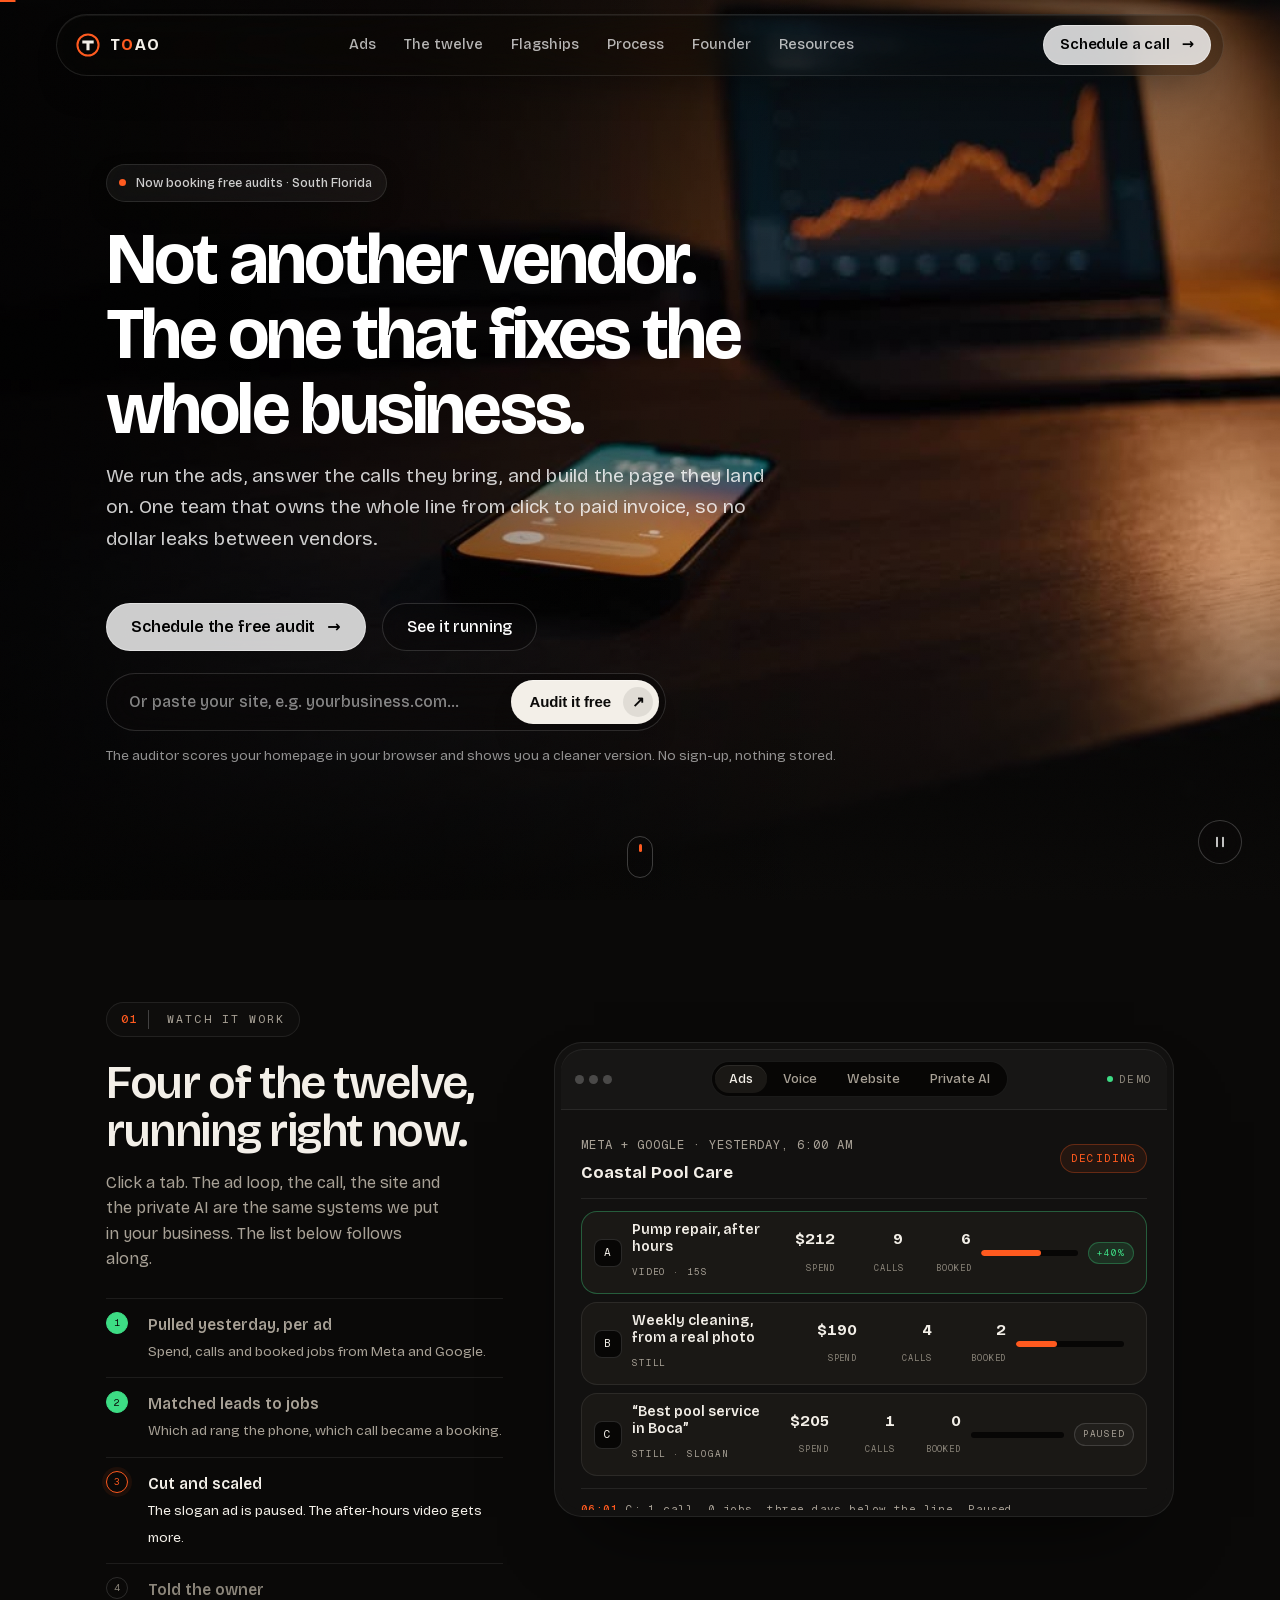
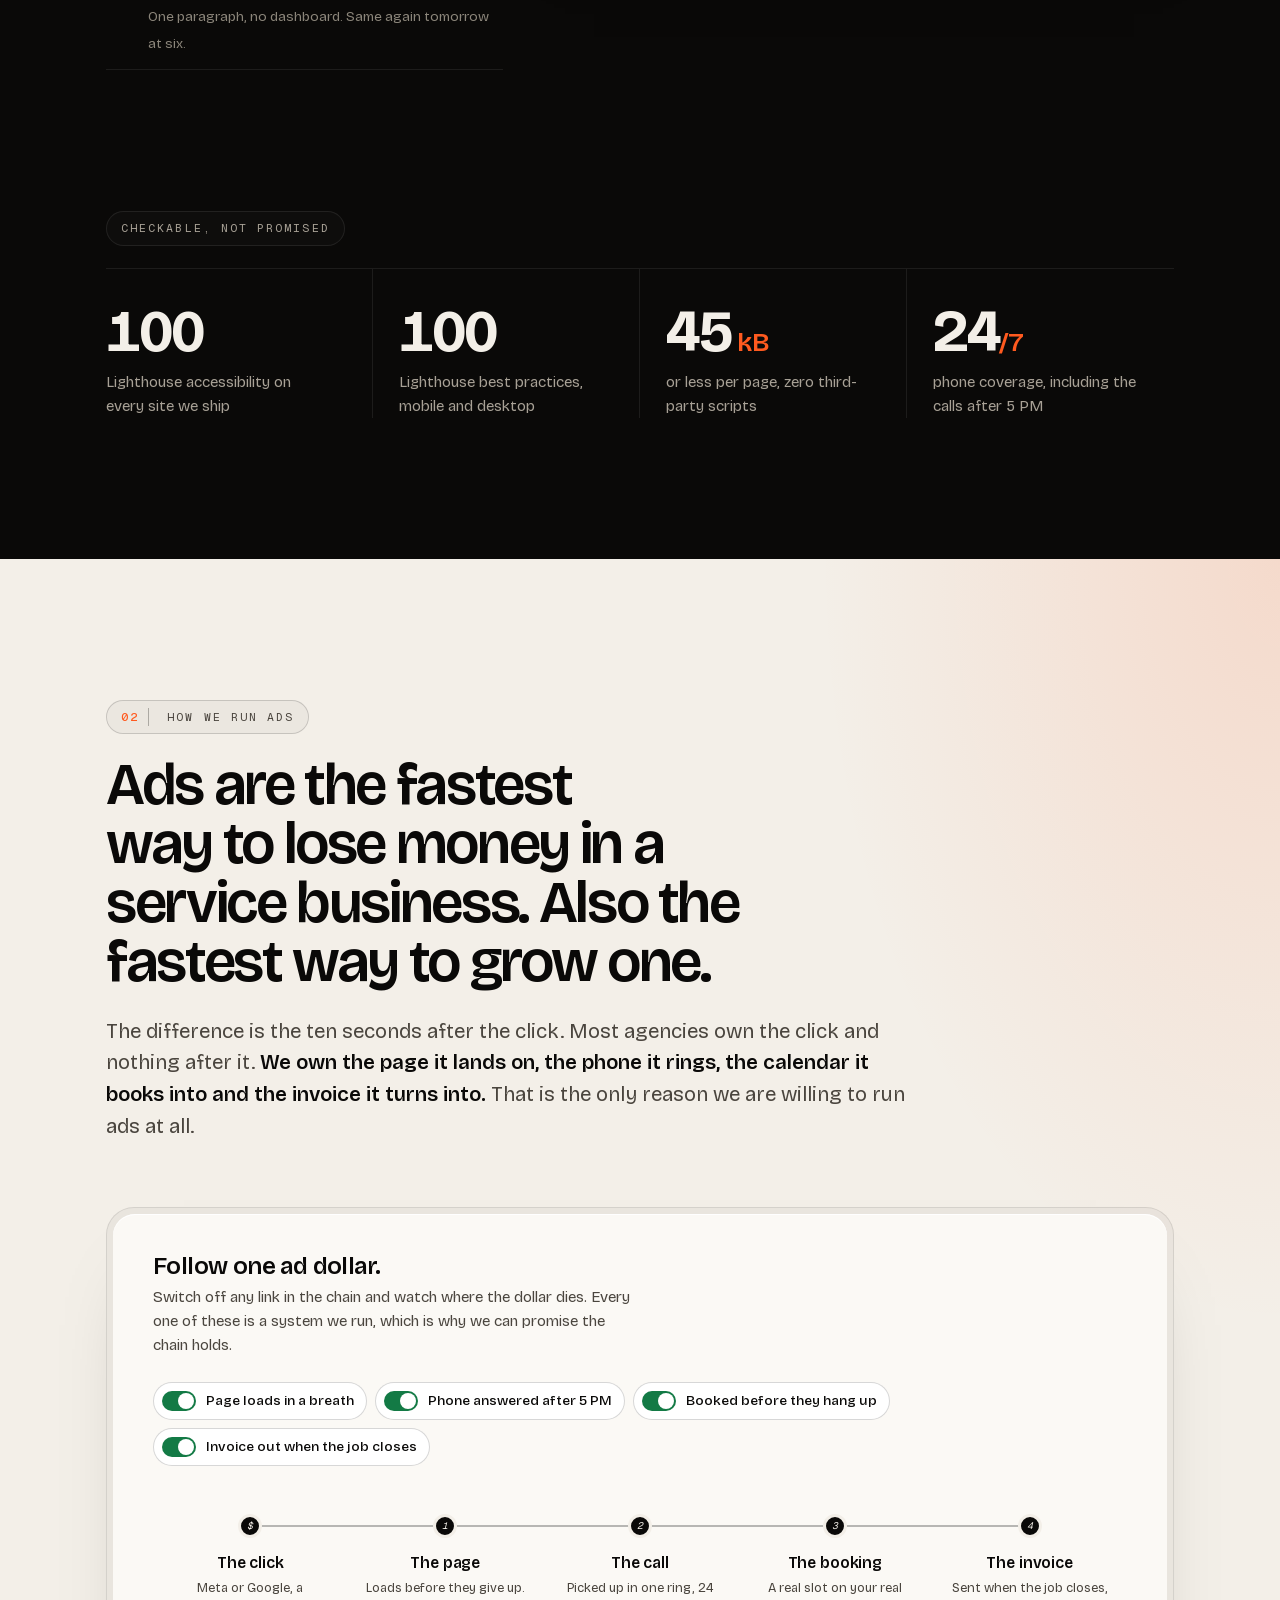
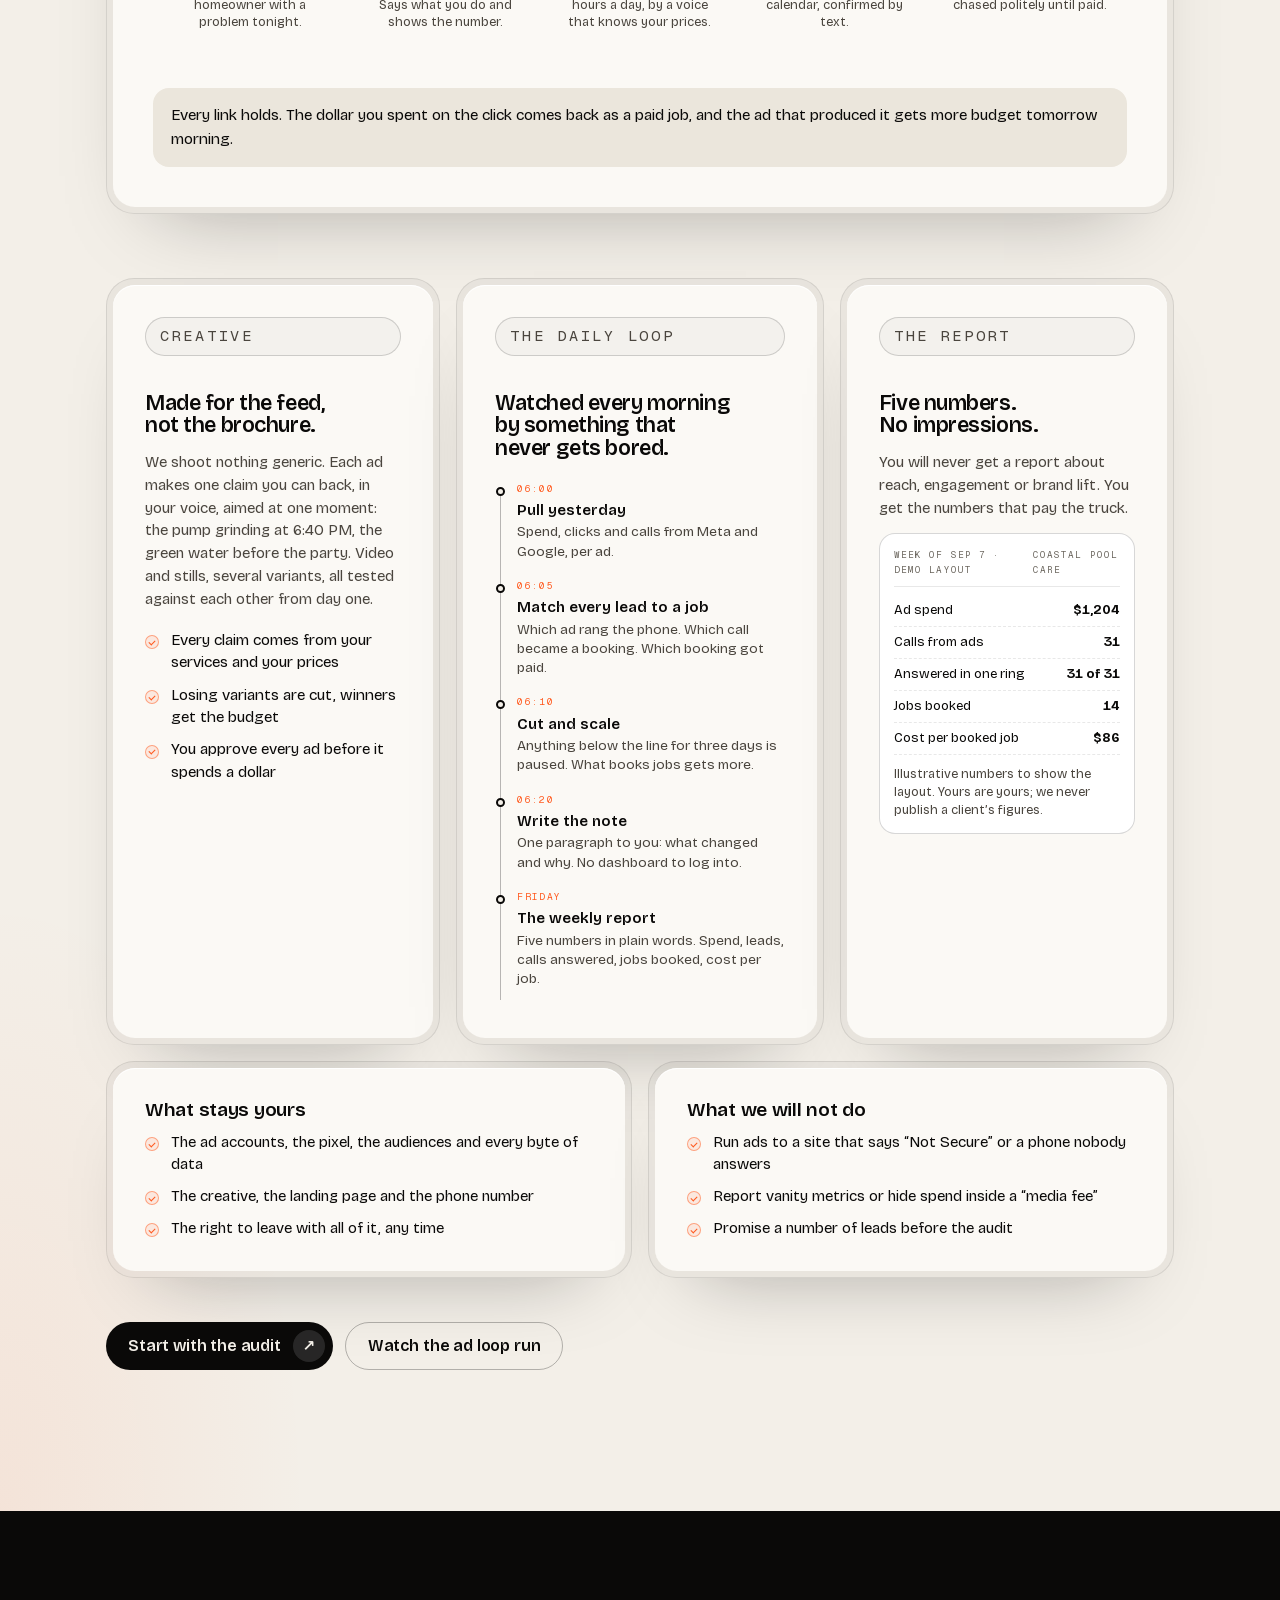
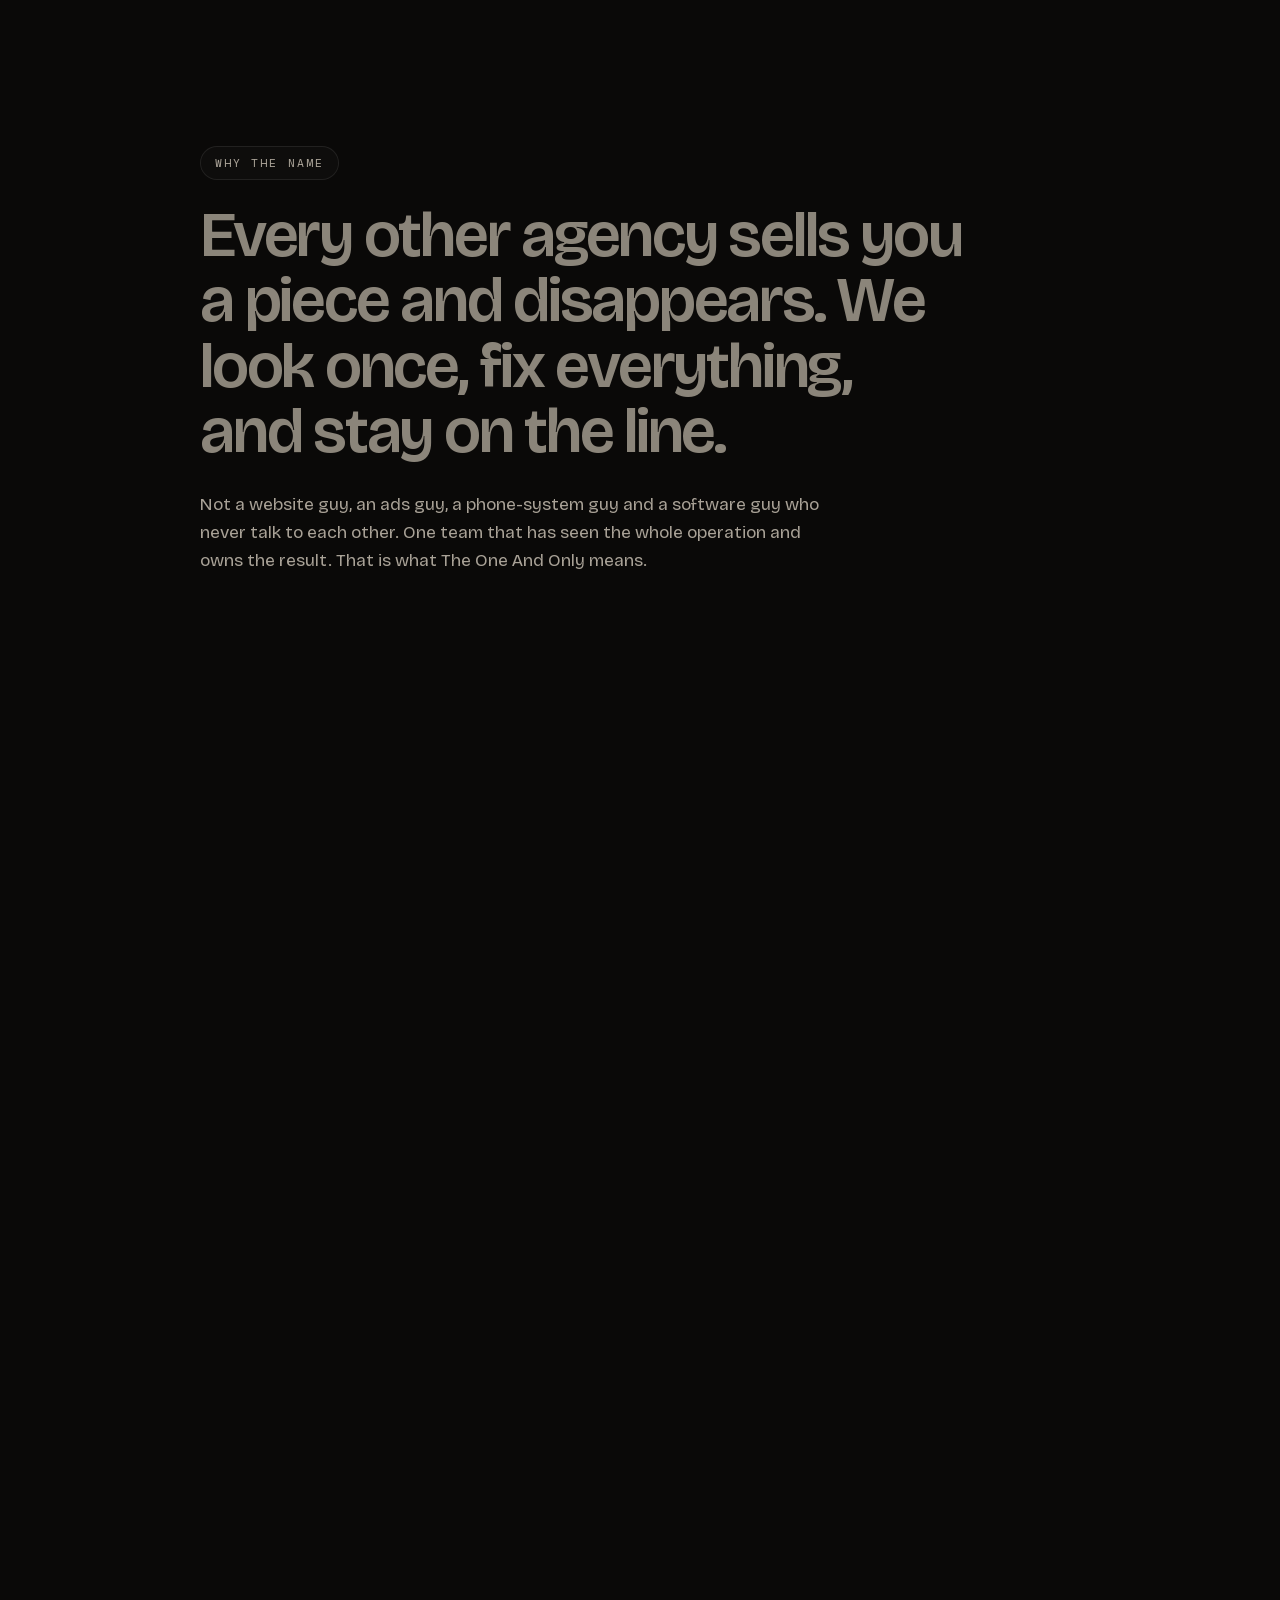
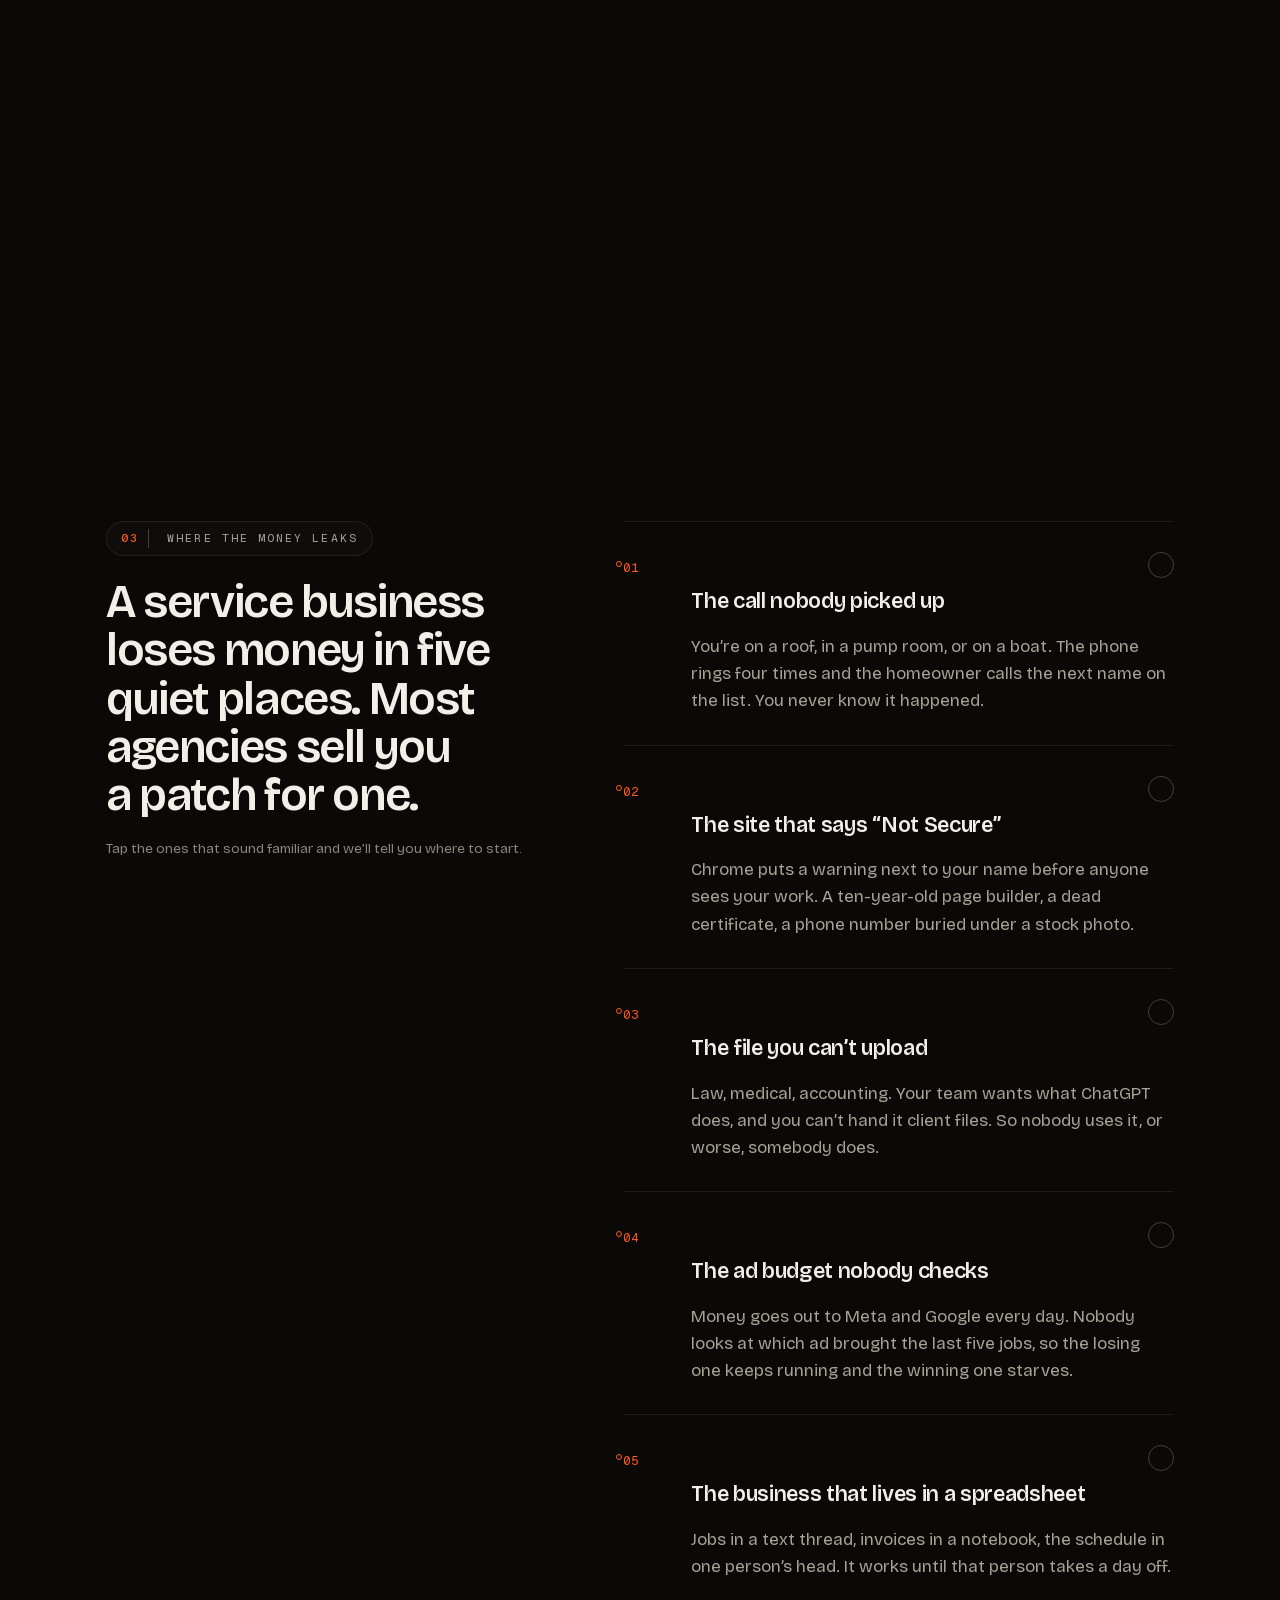
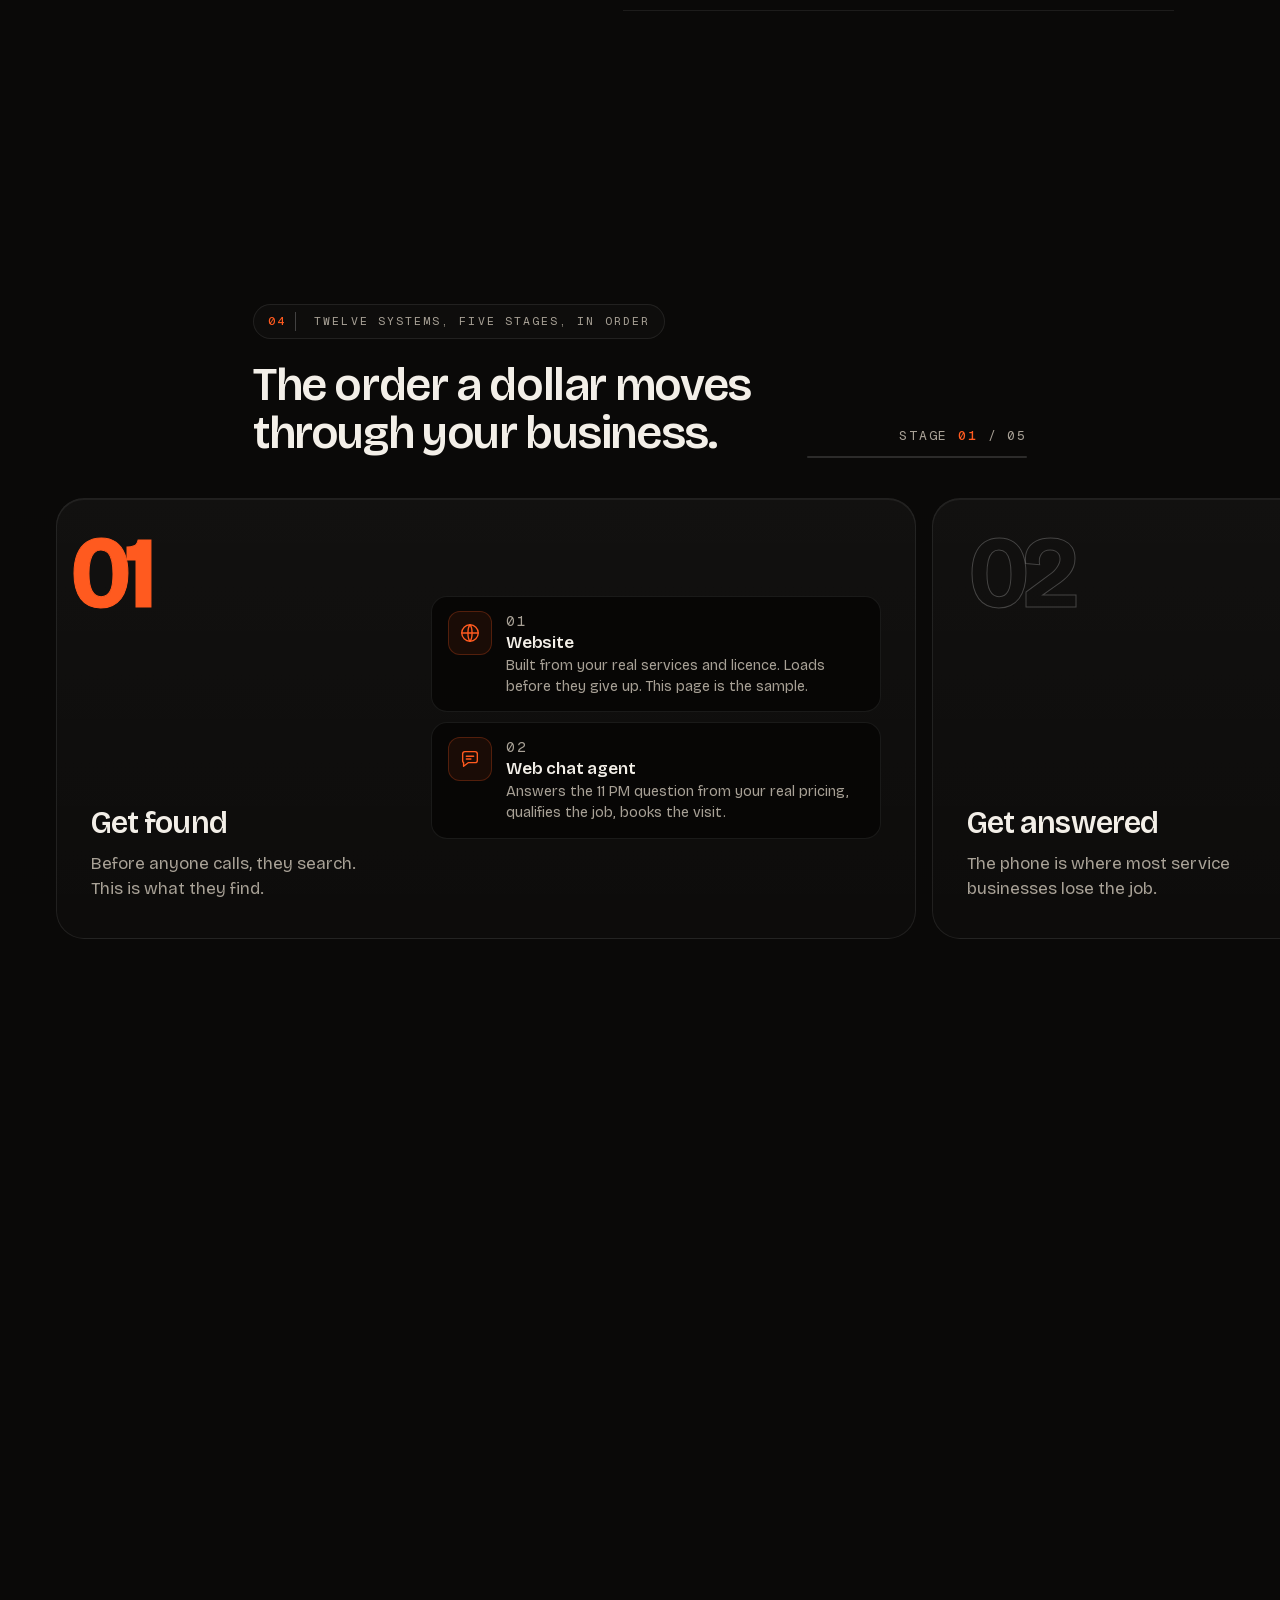
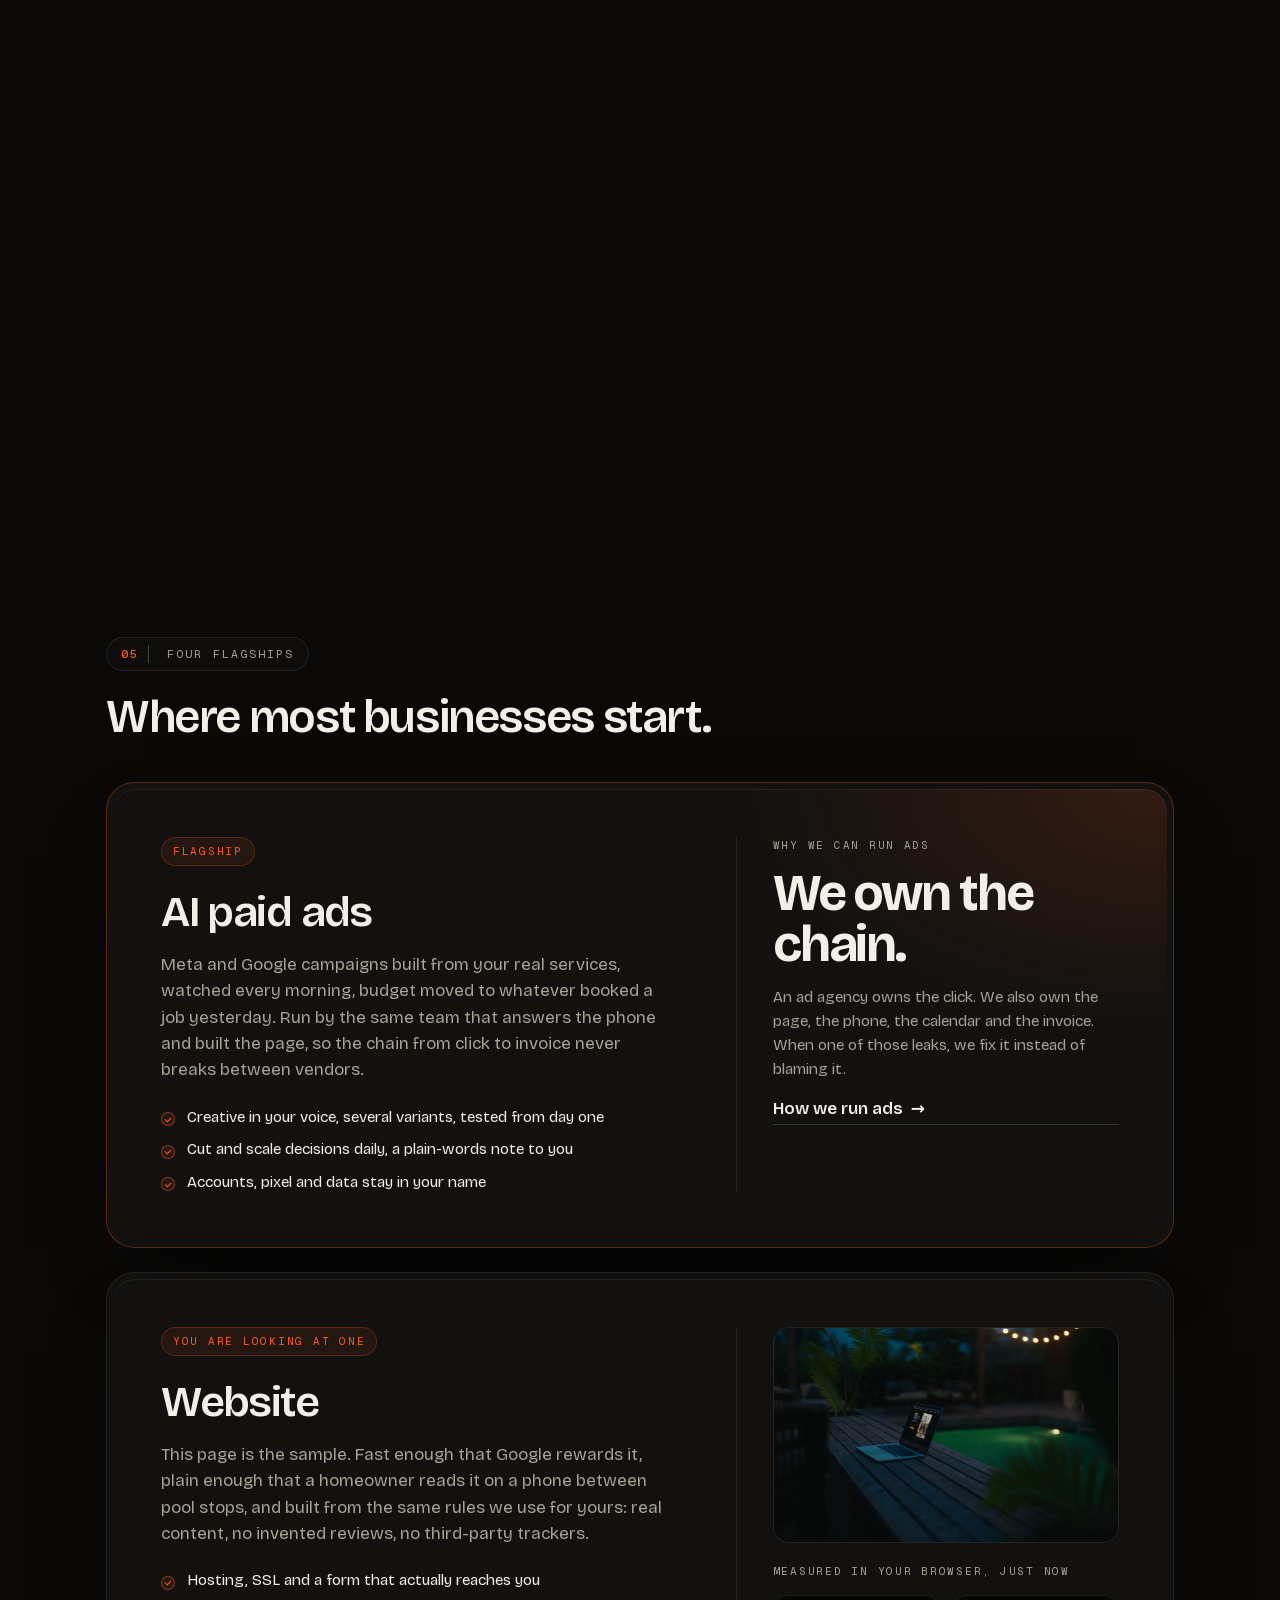
==== commit 3fbcd607: "Curly quotes in copy" ====
--- a/index.html
+++ b/index.html
@@ -103,7 +103,7 @@
             <ul class="adrows" id="adrows">
               <li data-v="A"><span class="adv">A</span><div class="adm"><b>Pump repair, after hours</b><span class="mono">video · 15s</span></div><div class="adk"><b data-k="212" data-pre="$">$0</b><span>spend</span></div><div class="adk"><b data-k="9">0</b><span>calls</span></div><div class="adk"><b data-k="6">0</b><span>booked</span></div><div class="adbar"><i style="--w:33%"></i></div><span class="chip adflag" hidden></span></li>
               <li data-v="B"><span class="adv">B</span><div class="adm"><b>Weekly cleaning, from a real photo</b><span class="mono">still</span></div><div class="adk"><b data-k="190" data-pre="$">$0</b><span>spend</span></div><div class="adk"><b data-k="4">0</b><span>calls</span></div><div class="adk"><b data-k="2">0</b><span>booked</span></div><div class="adbar"><i style="--w:33%"></i></div><span class="chip adflag" hidden></span></li>
-              <li data-v="C"><span class="adv">C</span><div class="adm"><b>"Best pool service in Boca"</b><span class="mono">still · slogan</span></div><div class="adk"><b data-k="205" data-pre="$">$0</b><span>spend</span></div><div class="adk"><b data-k="1">0</b><span>calls</span></div><div class="adk"><b data-k="0">0</b><span>booked</span></div><div class="adbar"><i style="--w:33%"></i></div><span class="chip adflag" hidden></span></li>
+              <li data-v="C"><span class="adv">C</span><div class="adm"><b>“Best pool service in Boca”</b><span class="mono">still · slogan</span></div><div class="adk"><b data-k="205" data-pre="$">$0</b><span>spend</span></div><div class="adk"><b data-k="1">0</b><span>calls</span></div><div class="adk"><b data-k="0">0</b><span>booked</span></div><div class="adbar"><i style="--w:33%"></i></div><span class="chip adflag" hidden></span></li>
             </ul>
             <div class="adlog" id="adlog" aria-live="polite"></div>
           </section>
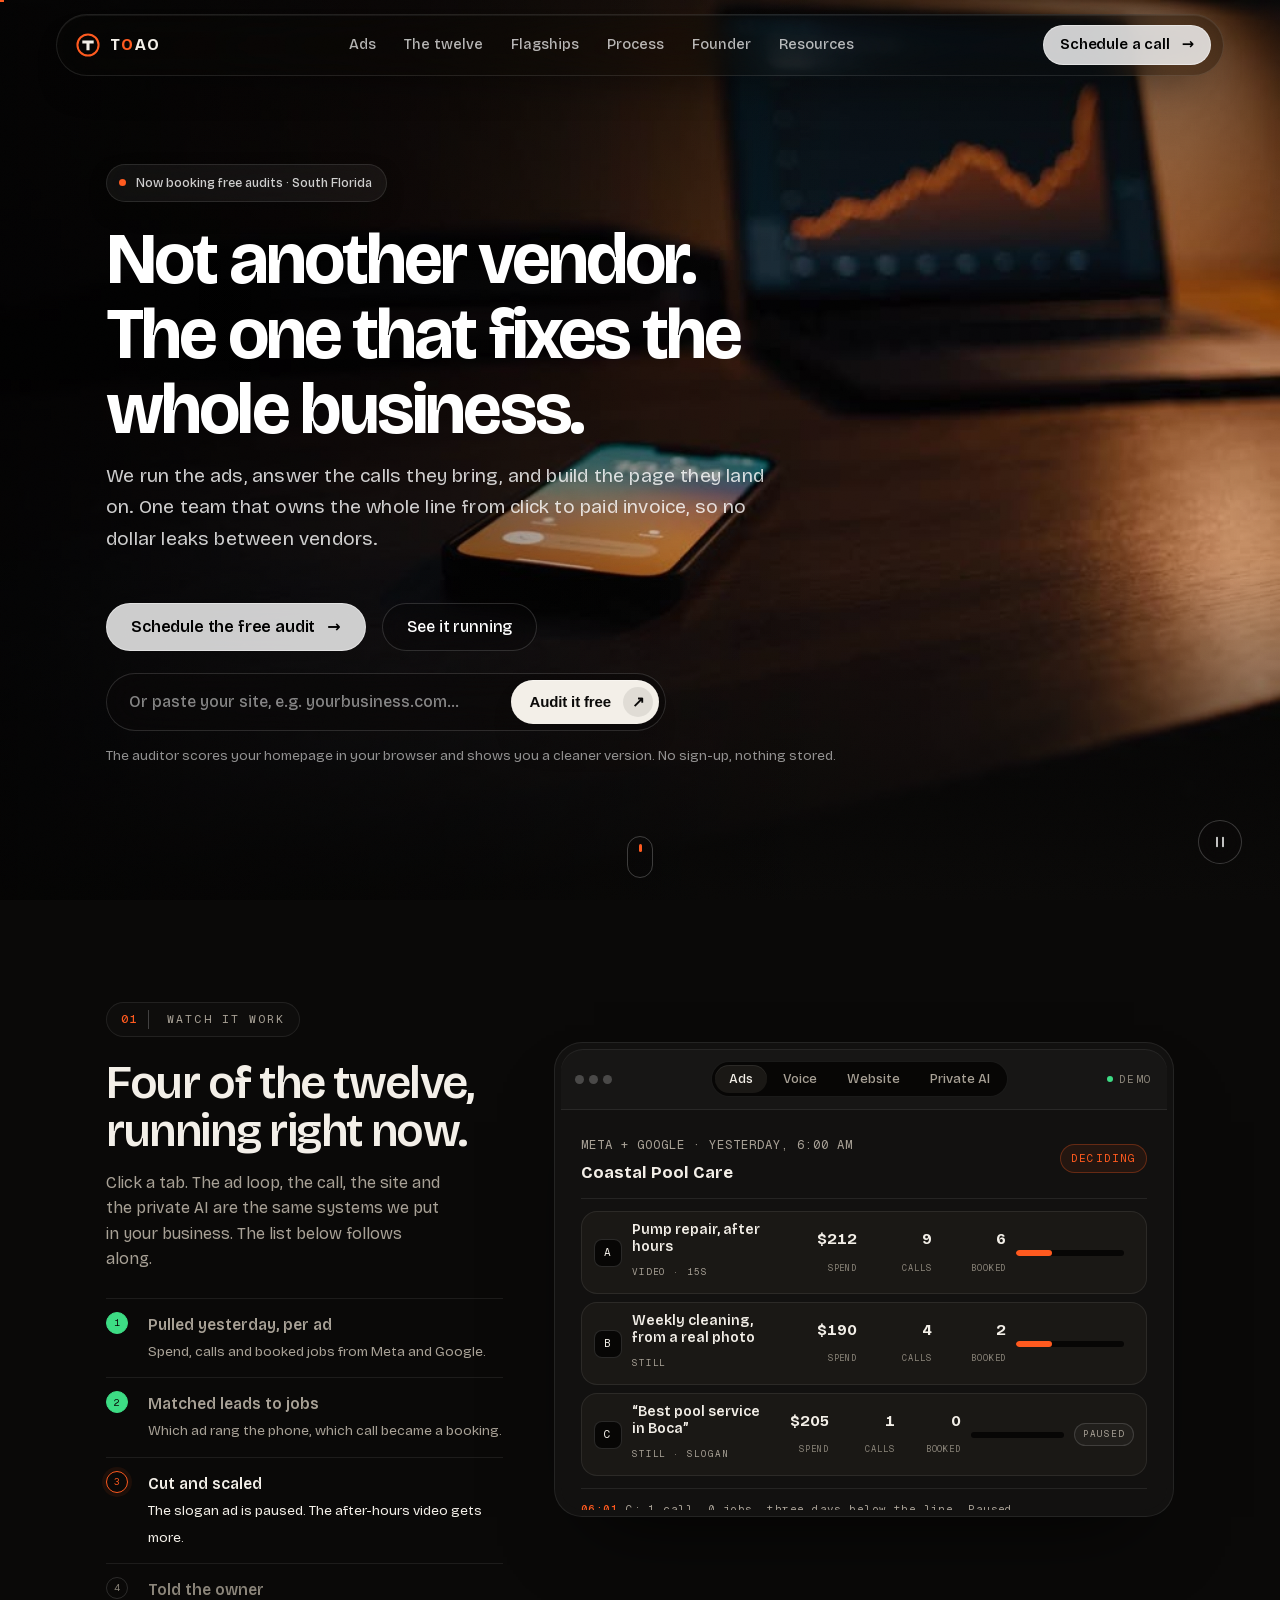
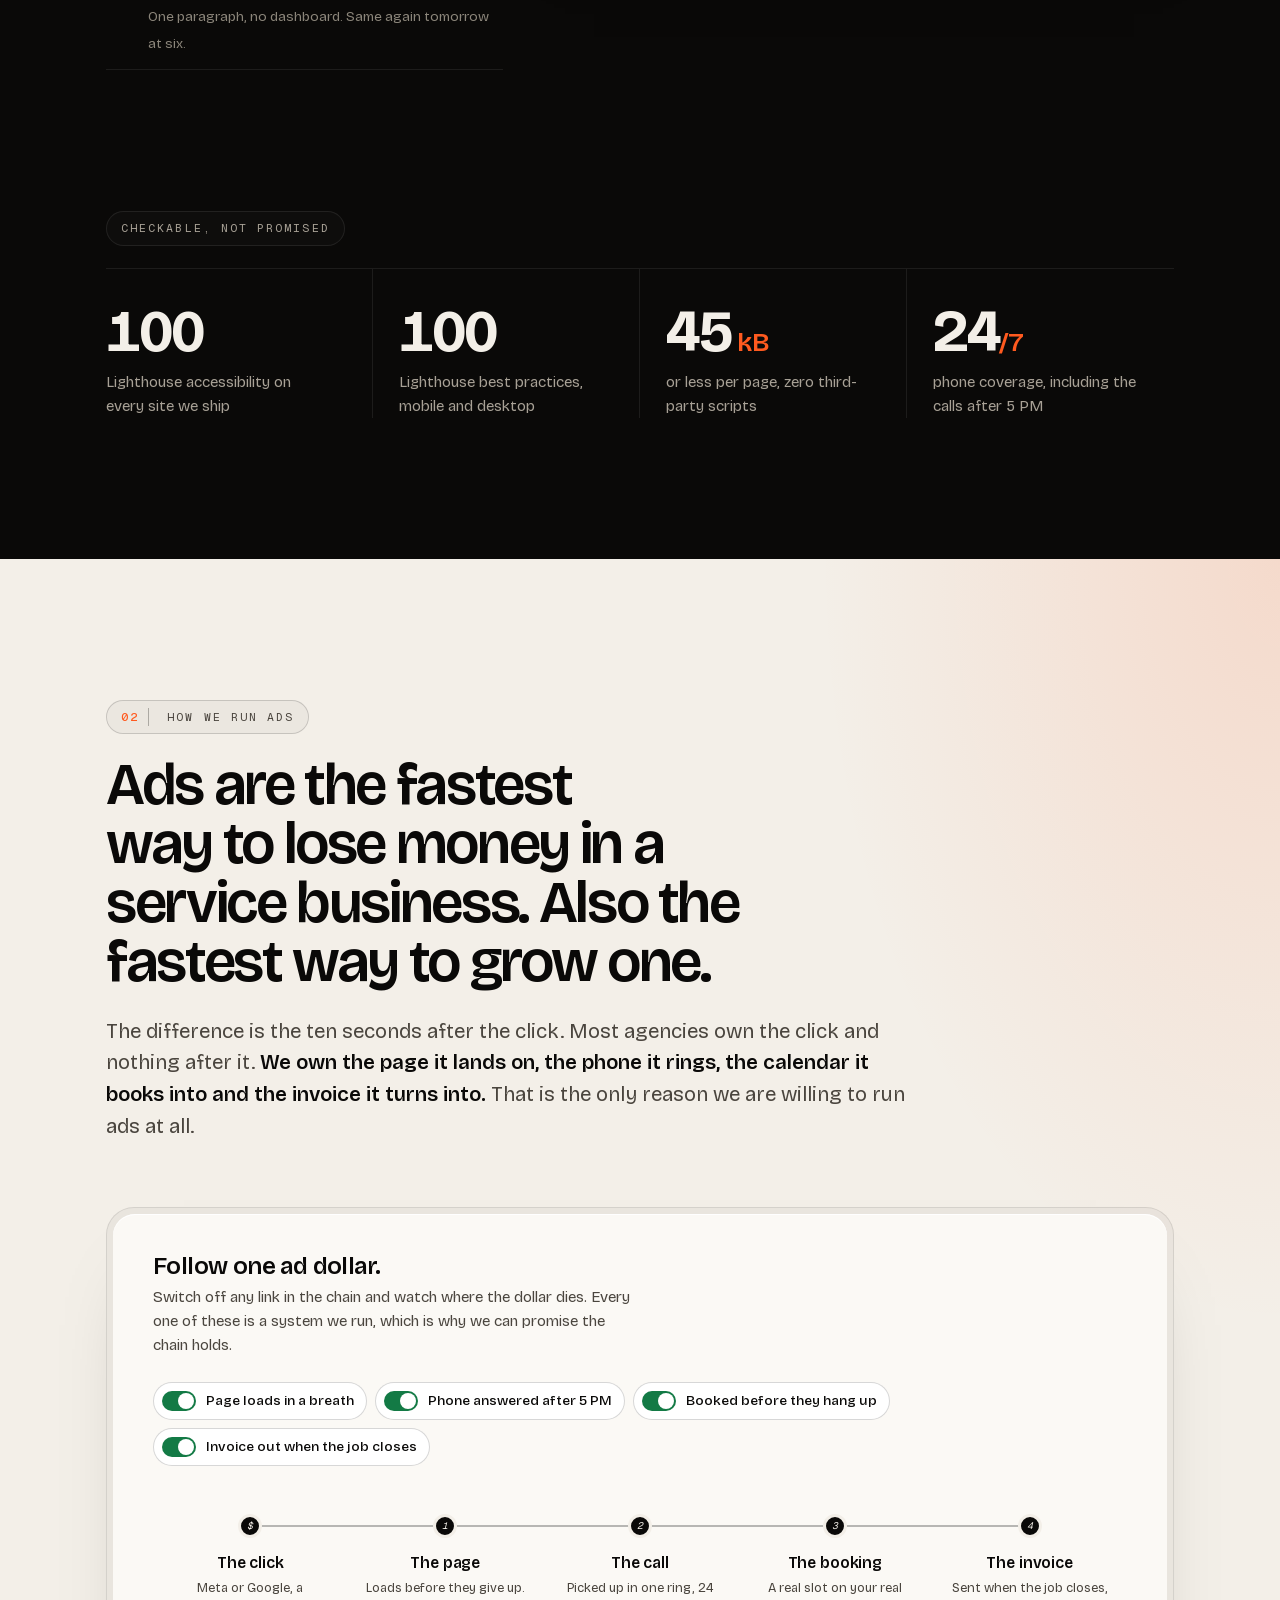
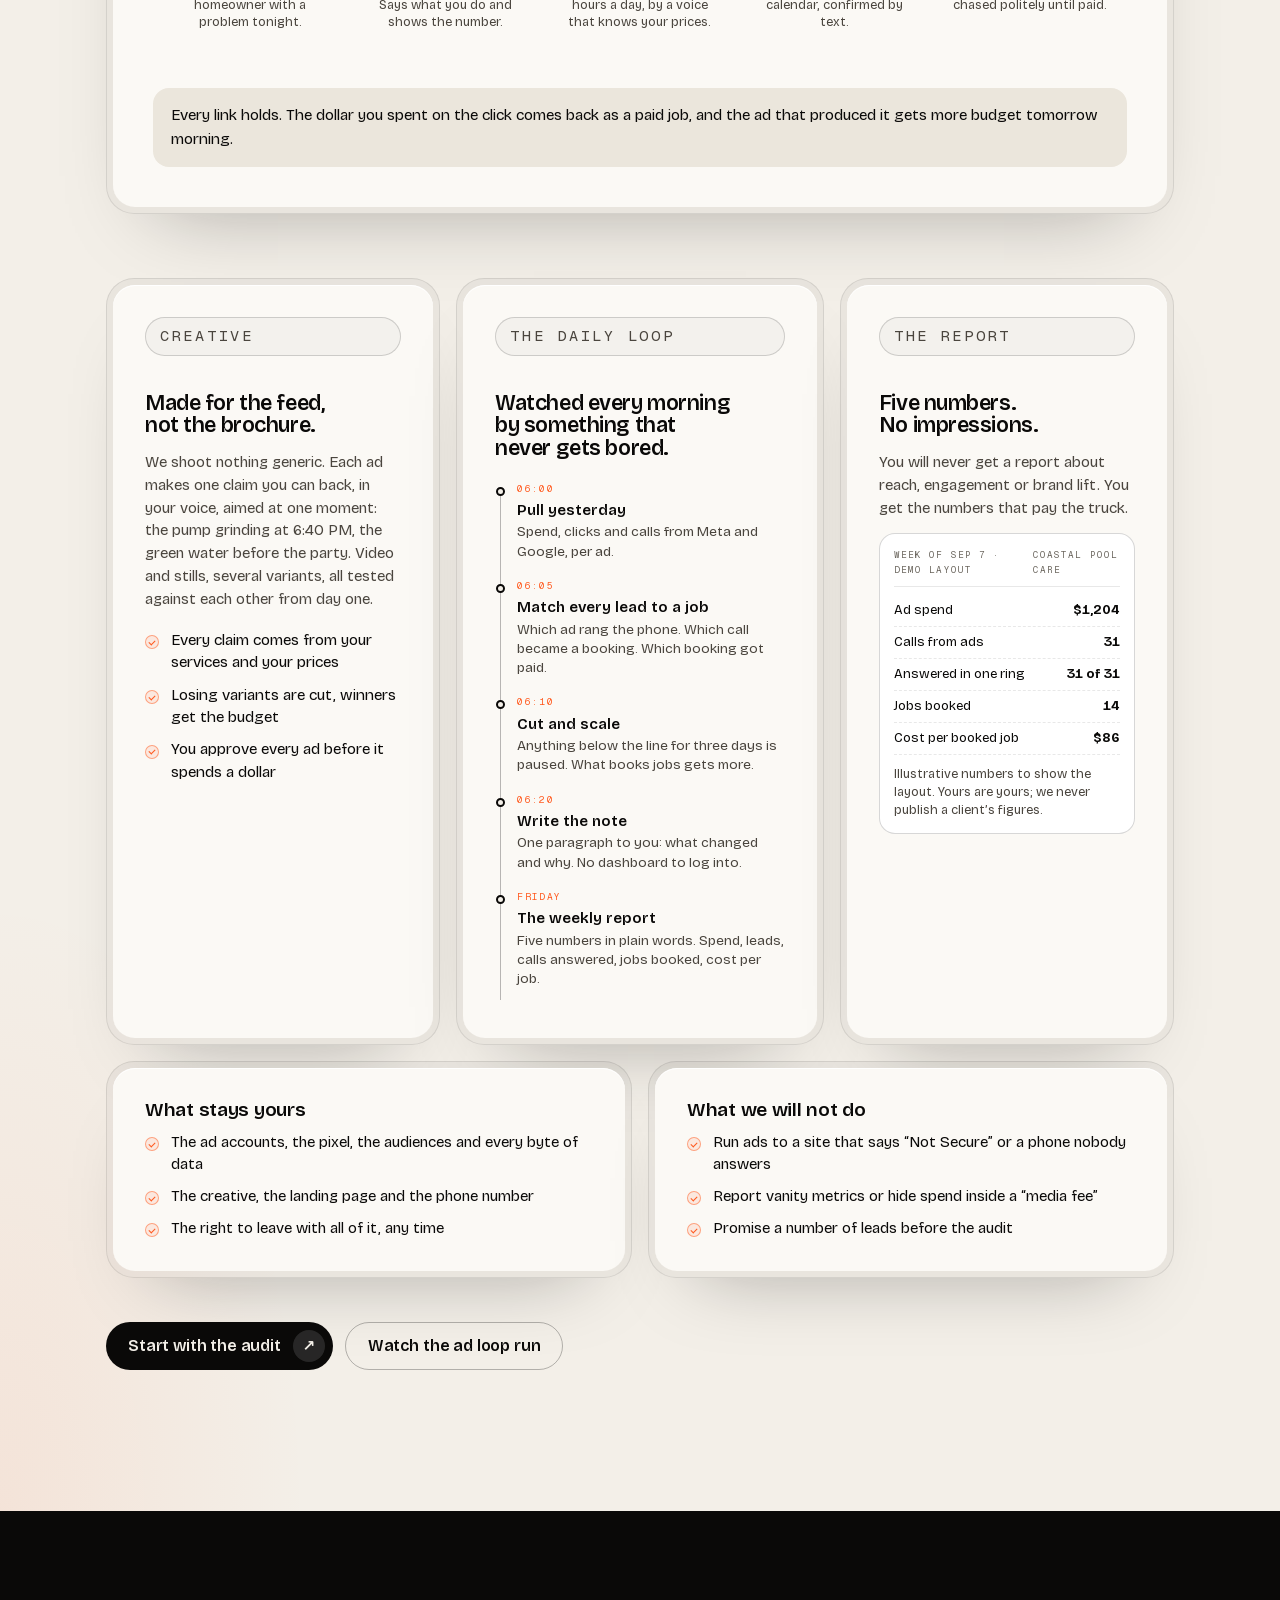
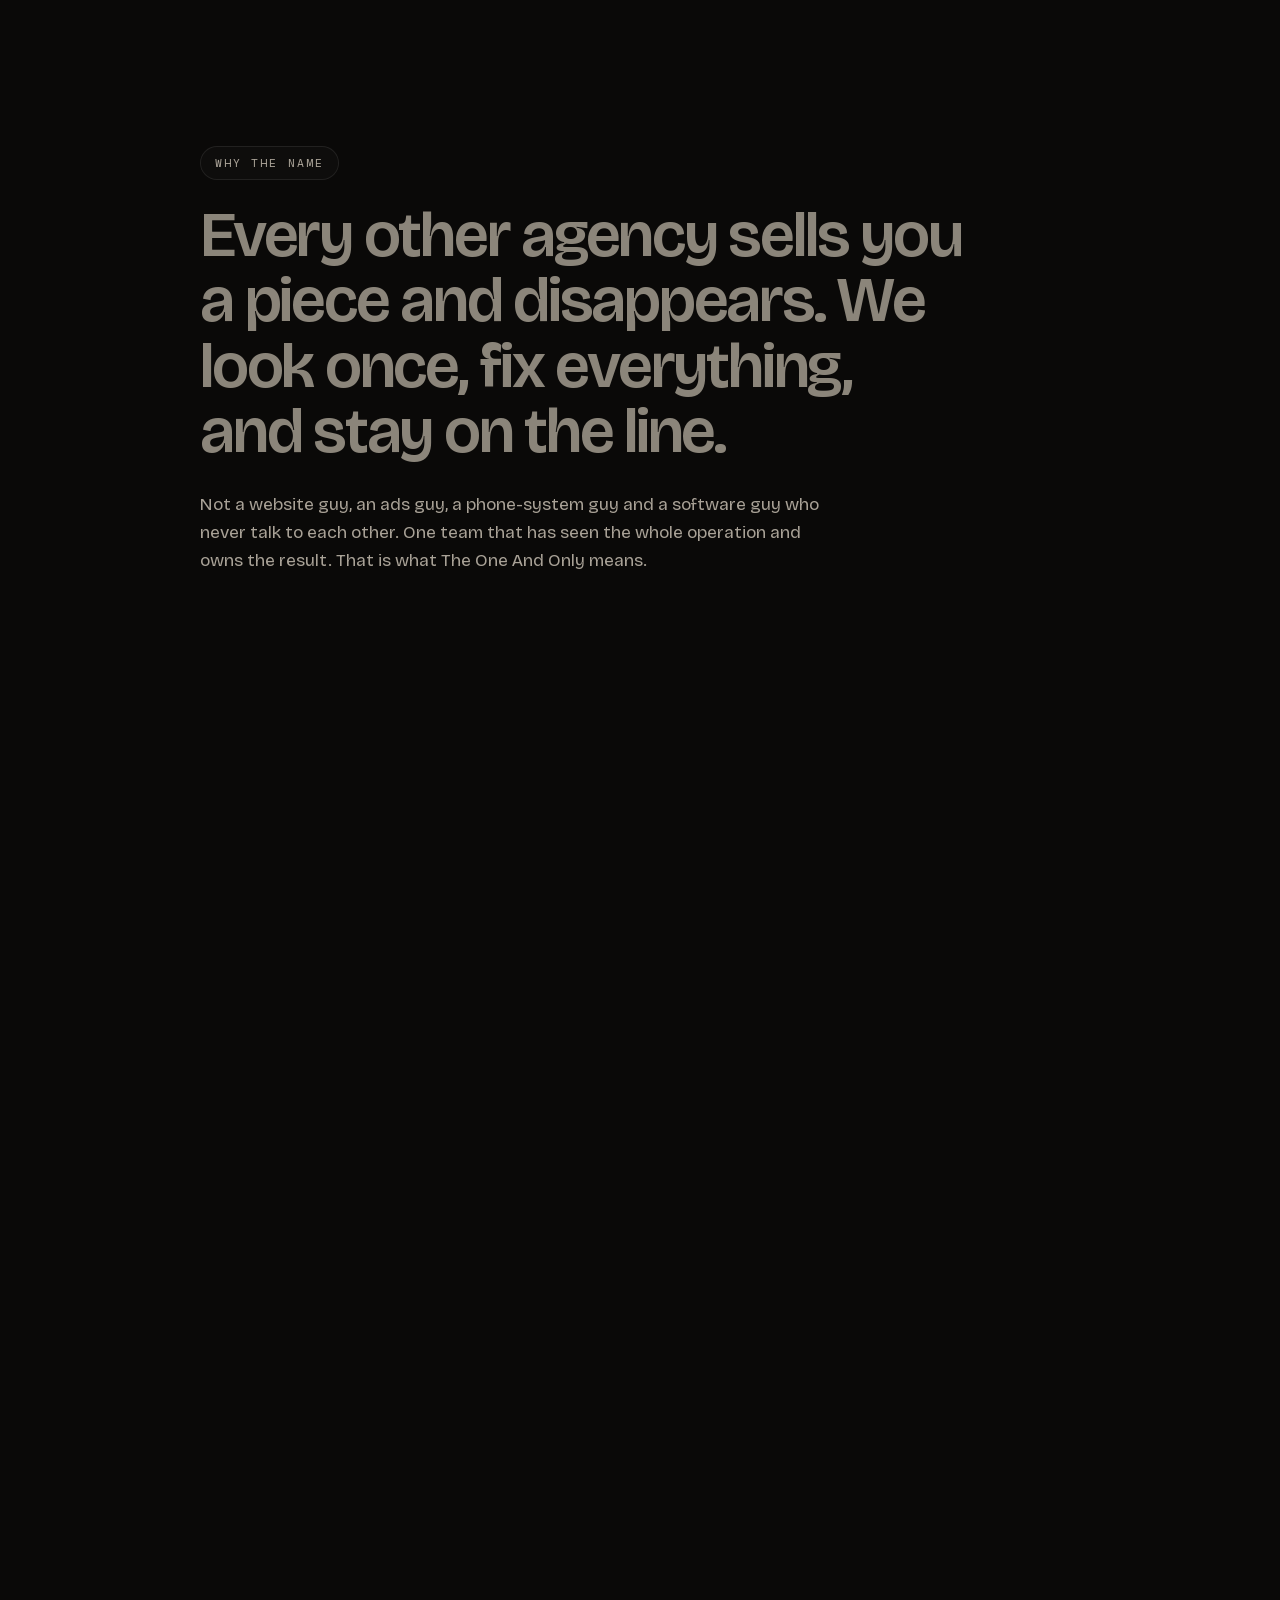
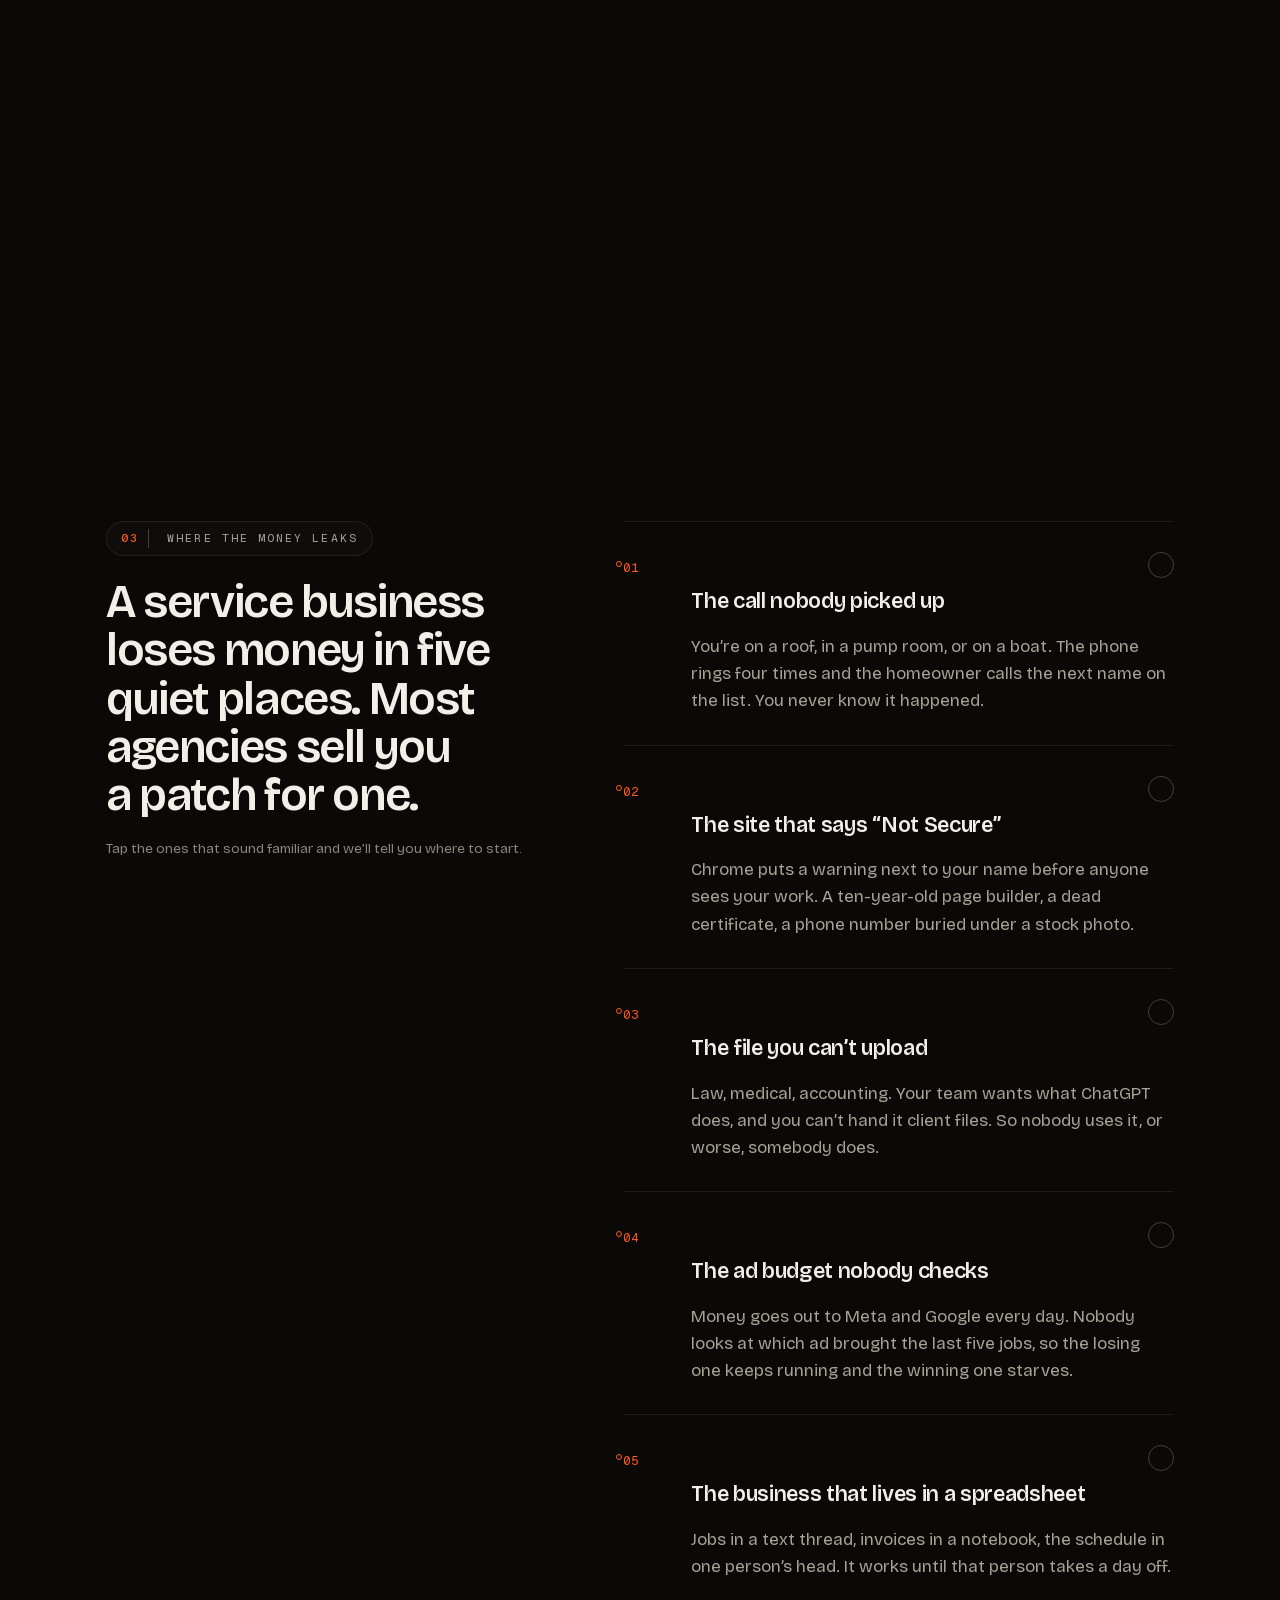
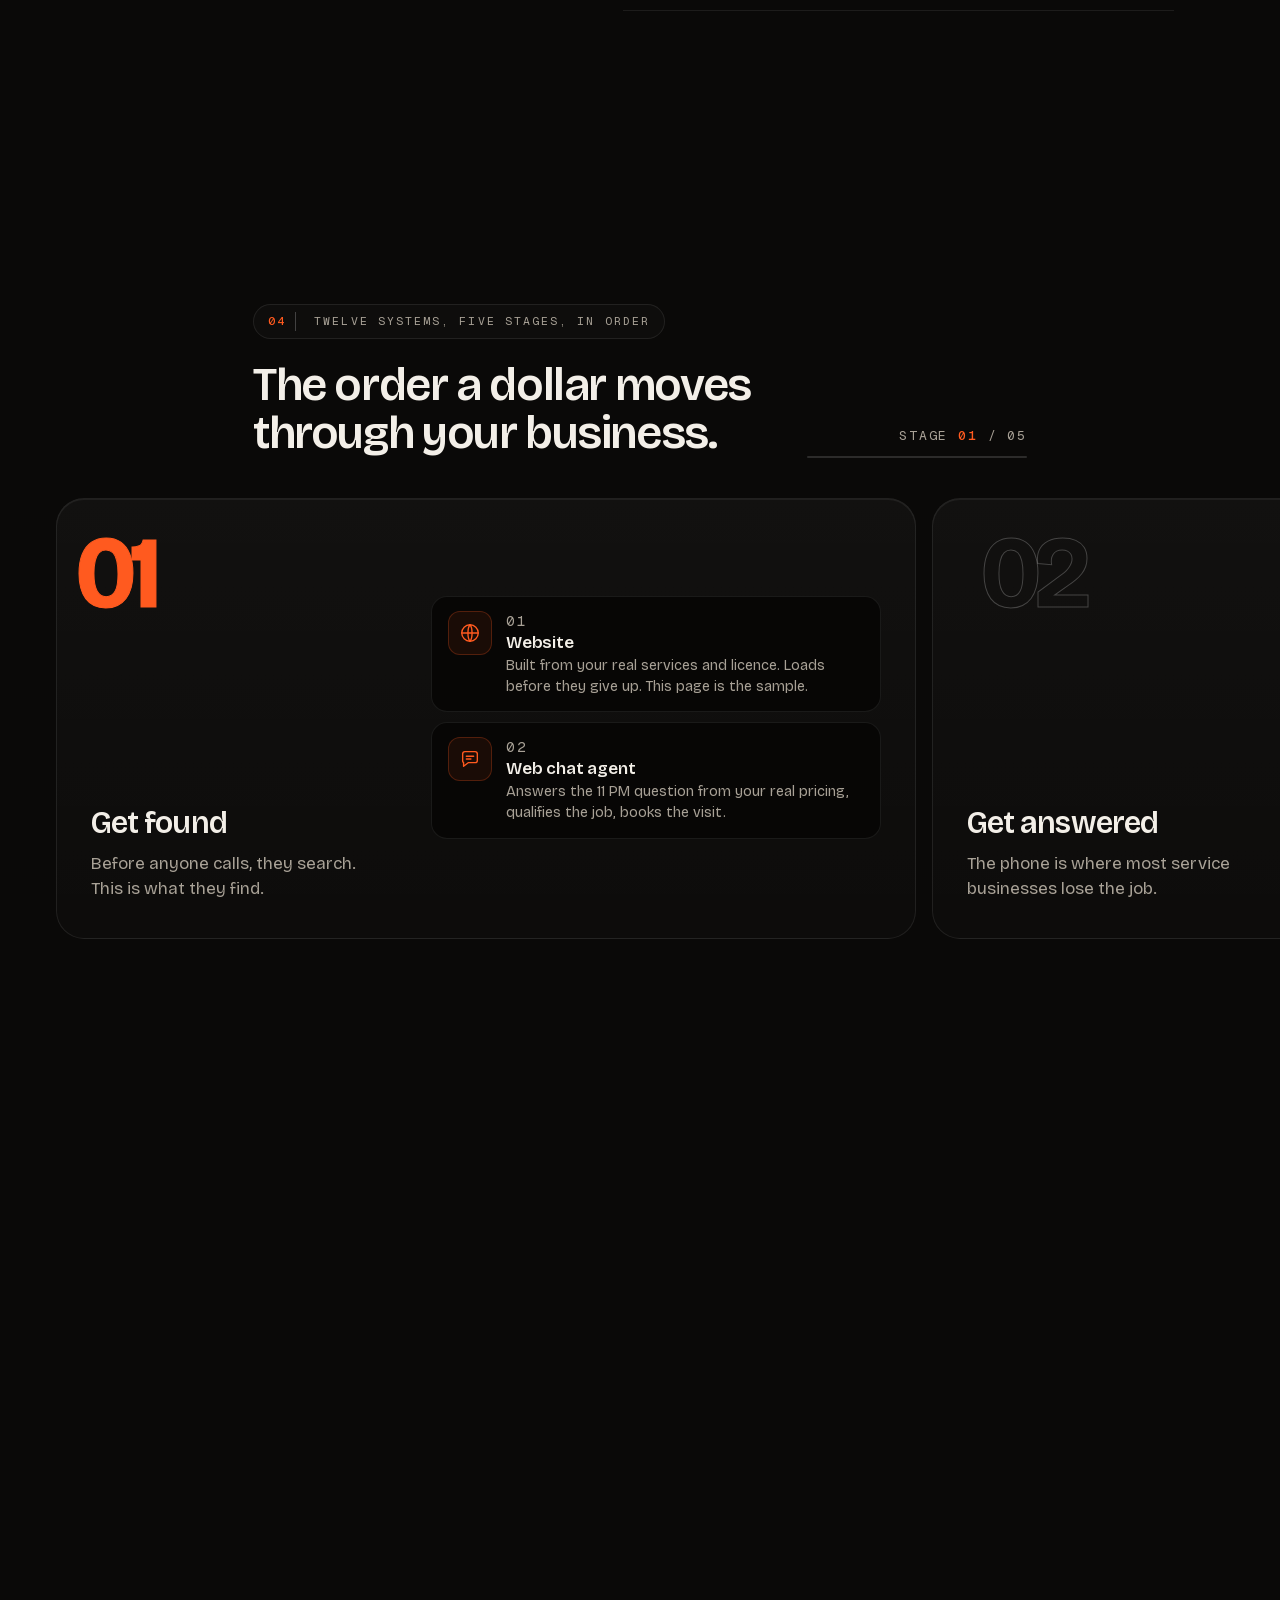
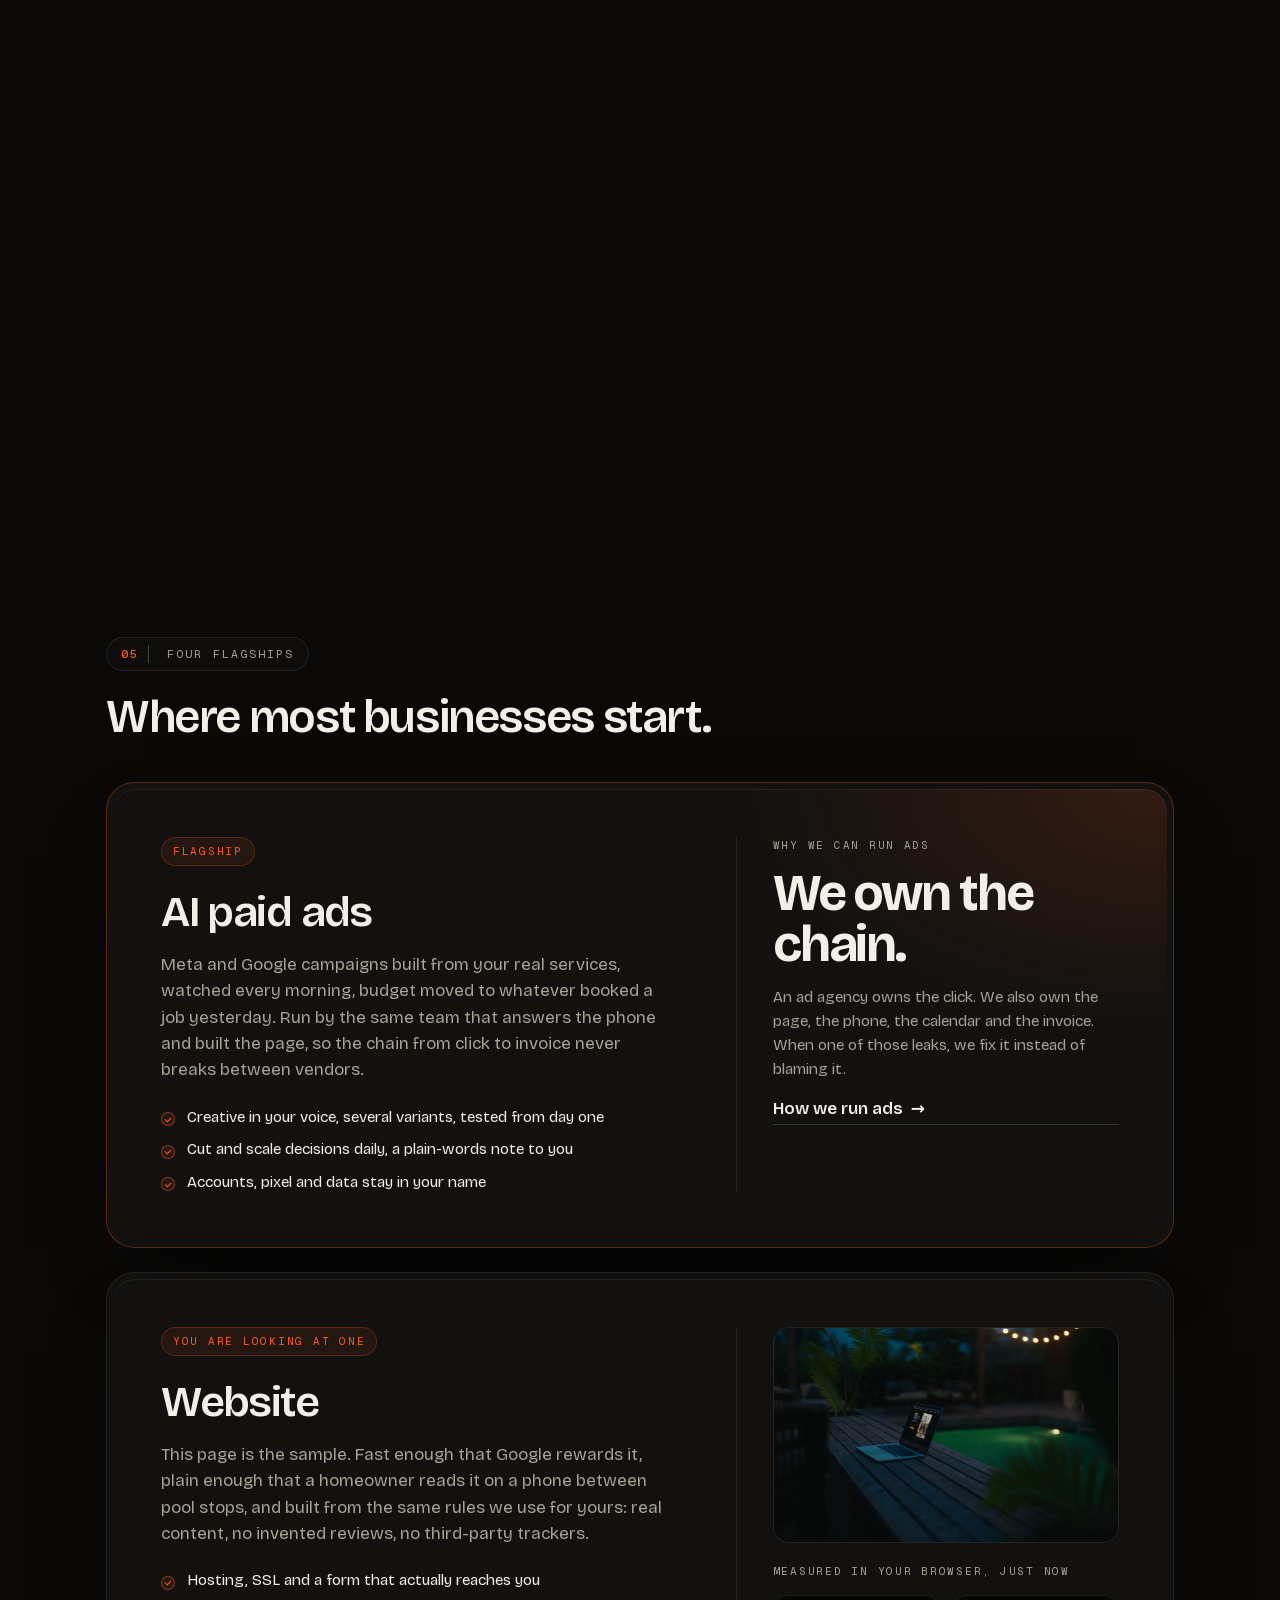
==== commit eab714eb: "404 page, robots, sitemap, footer signature, flagship tag" ====
--- a/index.html
+++ b/index.html
@@ -331,7 +331,7 @@
       <article class="stage">
         <div class="stage-l"><span class="stage-n">04</span><h3>Grow and get paid</h3><p>More of the right jobs, and the money actually arrives.</p></div>
         <div class="stage-r">
-        <div class="sys"><span class="sys-ic"><svg class="glyph" viewBox="0 0 24 24" aria-hidden="true"><path d="M4 10v4a1 1 0 0 0 1 1h2l6 4V5L7 9H5a1 1 0 0 0-1 1z"/><path d="M16 9a4 4 0 0 1 0 6M18.5 6.5a8 8 0 0 1 0 11"/></svg></span><div><p class="mono sys-n">07</p><h4>AI paid ads</h4><p>Meta and Google watched daily. Budget moves to what books jobs. You own the accounts.</p></div></div>
+        <div class="sys"><span class="sys-ic"><svg class="glyph" viewBox="0 0 24 24" aria-hidden="true"><path d="M4 10v4a1 1 0 0 0 1 1h2l6 4V5L7 9H5a1 1 0 0 0-1 1z"/><path d="M16 9a4 4 0 0 1 0 6M18.5 6.5a8 8 0 0 1 0 11"/></svg></span><div><p class="mono sys-n">07 · flagship</p><h4>AI paid ads</h4><p>Meta and Google watched daily. Budget moves to what books jobs. You own the accounts.</p></div></div>
         <div class="sys"><span class="sys-ic"><svg class="glyph" viewBox="0 0 24 24" aria-hidden="true"><path d="M12 3.5l2.6 5.4 5.9.8-4.3 4.1 1.1 5.9L12 16.9l-5.3 2.8 1.1-5.9-4.3-4.1 5.9-.8z"/></svg></span><div><p class="mono sys-n">08</p><h4>Reviews and reputation</h4><p>Every finished job asks for the review. Every review gets an answer in your voice.</p></div></div>
         <div class="sys"><span class="sys-ic"><svg class="glyph" viewBox="0 0 24 24" aria-hidden="true"><path d="M6 3.5h12v17l-2-1.5-2 1.5-2-1.5-2 1.5-2-1.5-2 1.5z"/><path d="M9 8h6M9 11.5h6M9 15h3"/></svg></span><div><p class="mono sys-n">09</p><h4>Invoicing and collections</h4><p>Invoice out when the job closes, chased politely until paid.</p></div></div>
         </div>
@@ -576,6 +576,7 @@
       <div><p class="foot-h">Free resources</p><a href="resources/website-audit.html">Website auditor</a><a href="resources/missed-call.html">Cost of a missed call</a><a href="index.html#leaks">Where to start</a><a href="resources/index.html">All resources</a></div>
       <div><p class="foot-h">Company</p><a href="mailto:owen@toao.app">owen@toao.app</a><a href="privacy.html">Privacy policy</a><a href="terms.html">Terms of service</a></div>
     </div>
+    <p class="foot-sig" aria-hidden="true">T<em>O</em>AO</p>
     <div class="foot-bottom"><p class="mono foot-copy">South Florida · © 2026 TOAO</p><p class="mono foot-copy">No trackers, no cookies, no third-party scripts.</p></div>
   </div>
 </footer>
--- a/page.css
+++ b/page.css
@@ -10,7 +10,7 @@
 .post-card .bezel-in{padding:0;display:flex;flex-direction:column;overflow:hidden}
 .post-body{padding:26px 24px 28px;display:flex;flex-direction:column;gap:10px;flex:1}
 .post-body .mono{font-size:.62rem;letter-spacing:.14em;color:var(--accent)}
-.post-body h3{font-size:1.25rem;letter-spacing:-.02em;line-height:1.2}
+.post-body h3,.post-body h2{font-size:1.25rem;letter-spacing:-.02em;line-height:1.2}
 .post-body p{color:var(--muted);font-size:.95rem;line-height:1.5}
 .post-body .link{margin-top:auto;padding-top:8px}
 .post-card:hover .bezel-in{border-color:var(--hair-3)}
@@ -58,6 +58,9 @@
 .post-list{display:grid;grid-template-columns:repeat(3,1fr);gap:16px}
 
 /* ---------- footer columns ---------- */
+.foot-sig{font-size:clamp(4.5rem,18vw,15rem);font-weight:700;letter-spacing:-.06em;line-height:.85;margin:10px 0 26px;color:transparent;-webkit-text-stroke:1px var(--hair-3);user-select:none}
+.foot-sig em{font-style:normal;color:transparent;-webkit-text-stroke:1px var(--accent)}
+.nf h1{max-width:14ch}
 .foot-cols{display:grid;grid-template-columns:1.3fr 1fr 1fr 1fr;gap:32px;padding-bottom:32px;margin-bottom:28px;border-bottom:1px solid var(--hair)}
 .foot-cols .foot-h{font-family:var(--mono);font-size:.62rem;letter-spacing:.16em;text-transform:uppercase;color:var(--dim);margin:0 0 12px;font-weight:500}
 .foot-cols a{display:block;color:var(--muted);font-size:.92rem;padding:4px 0}
